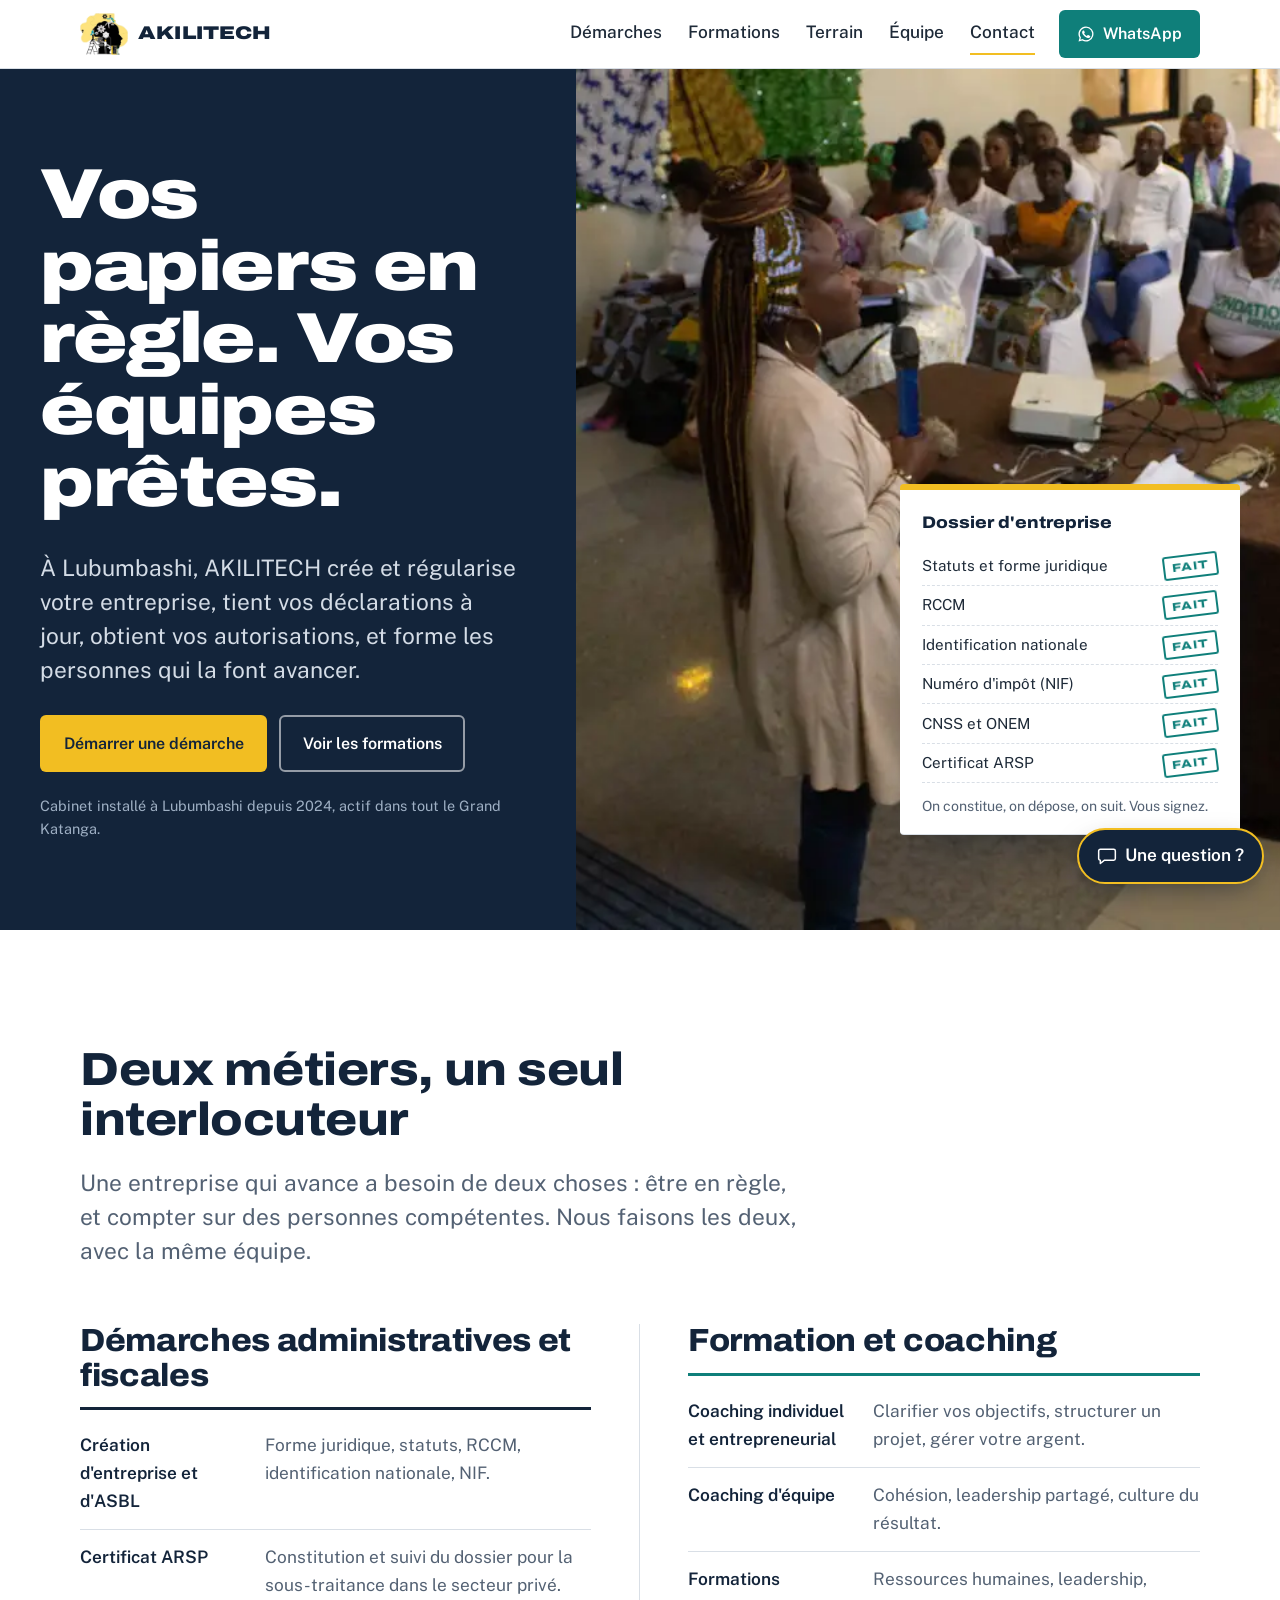
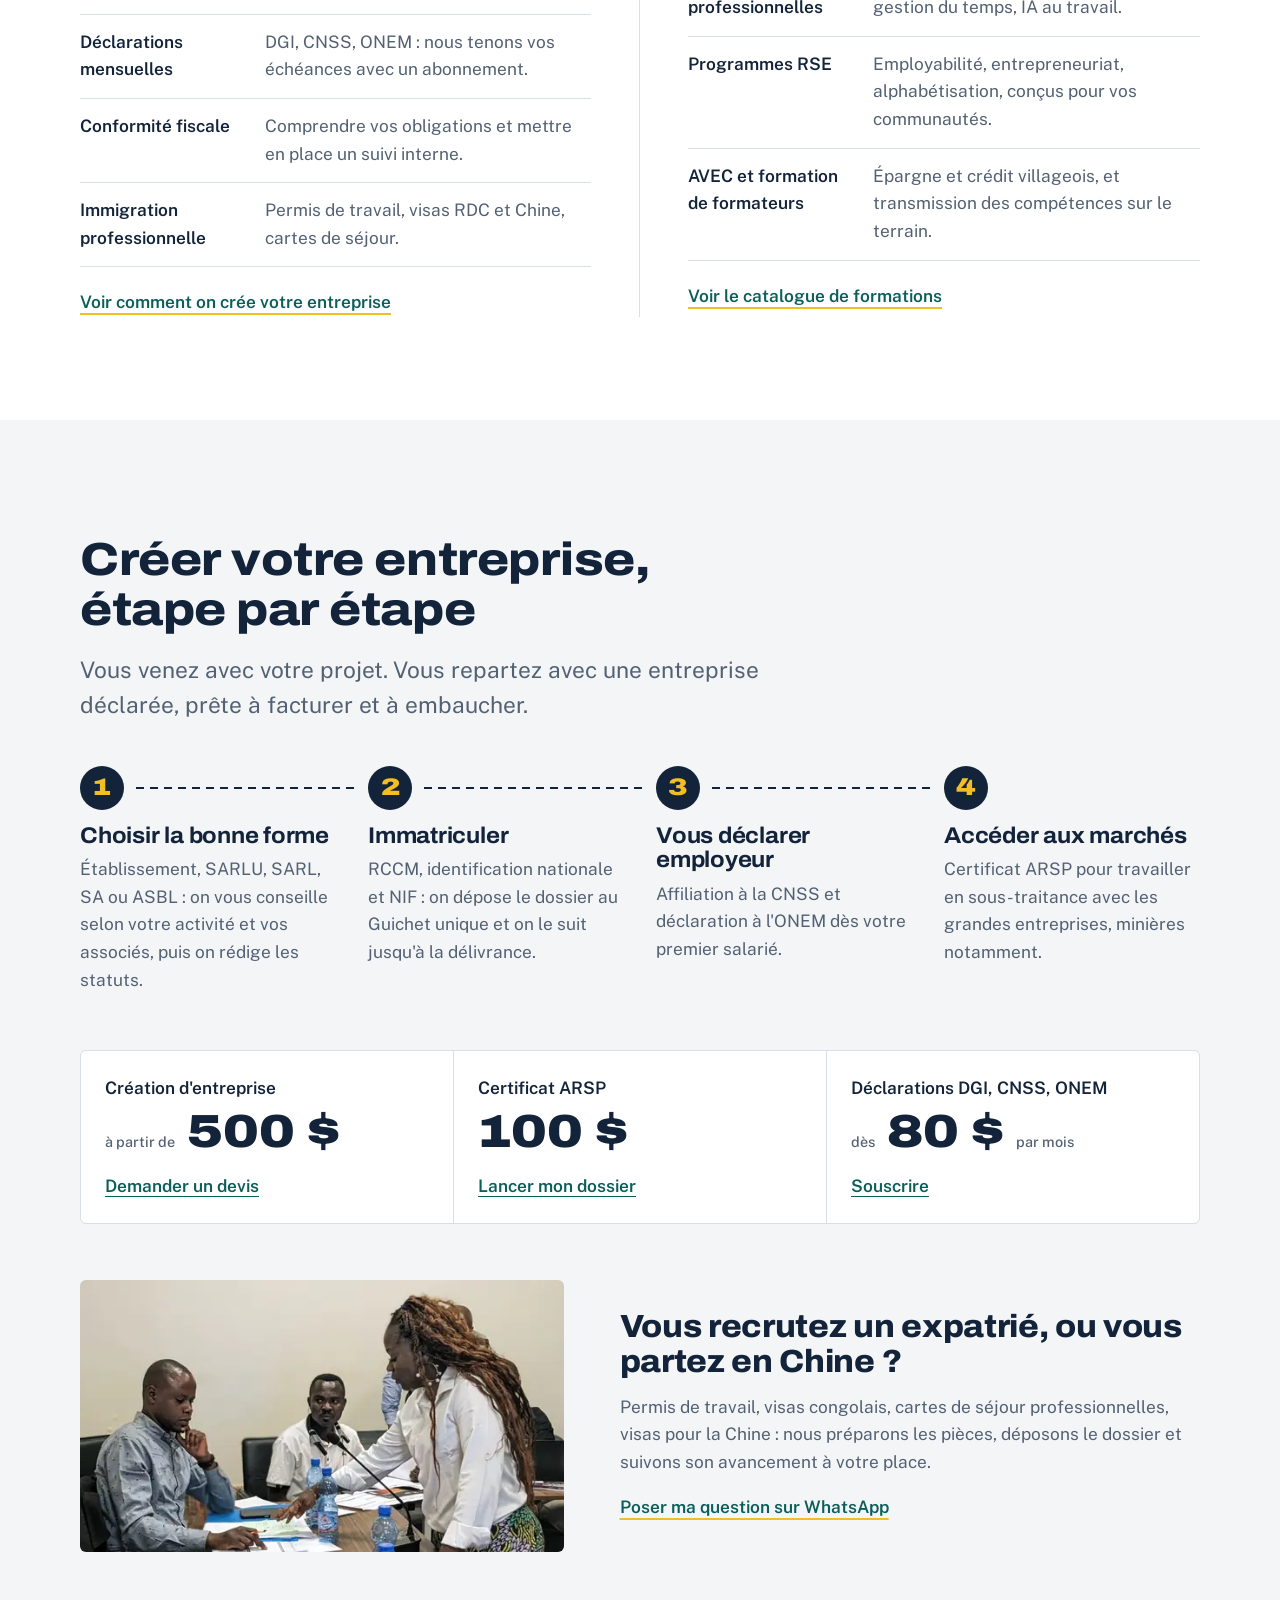
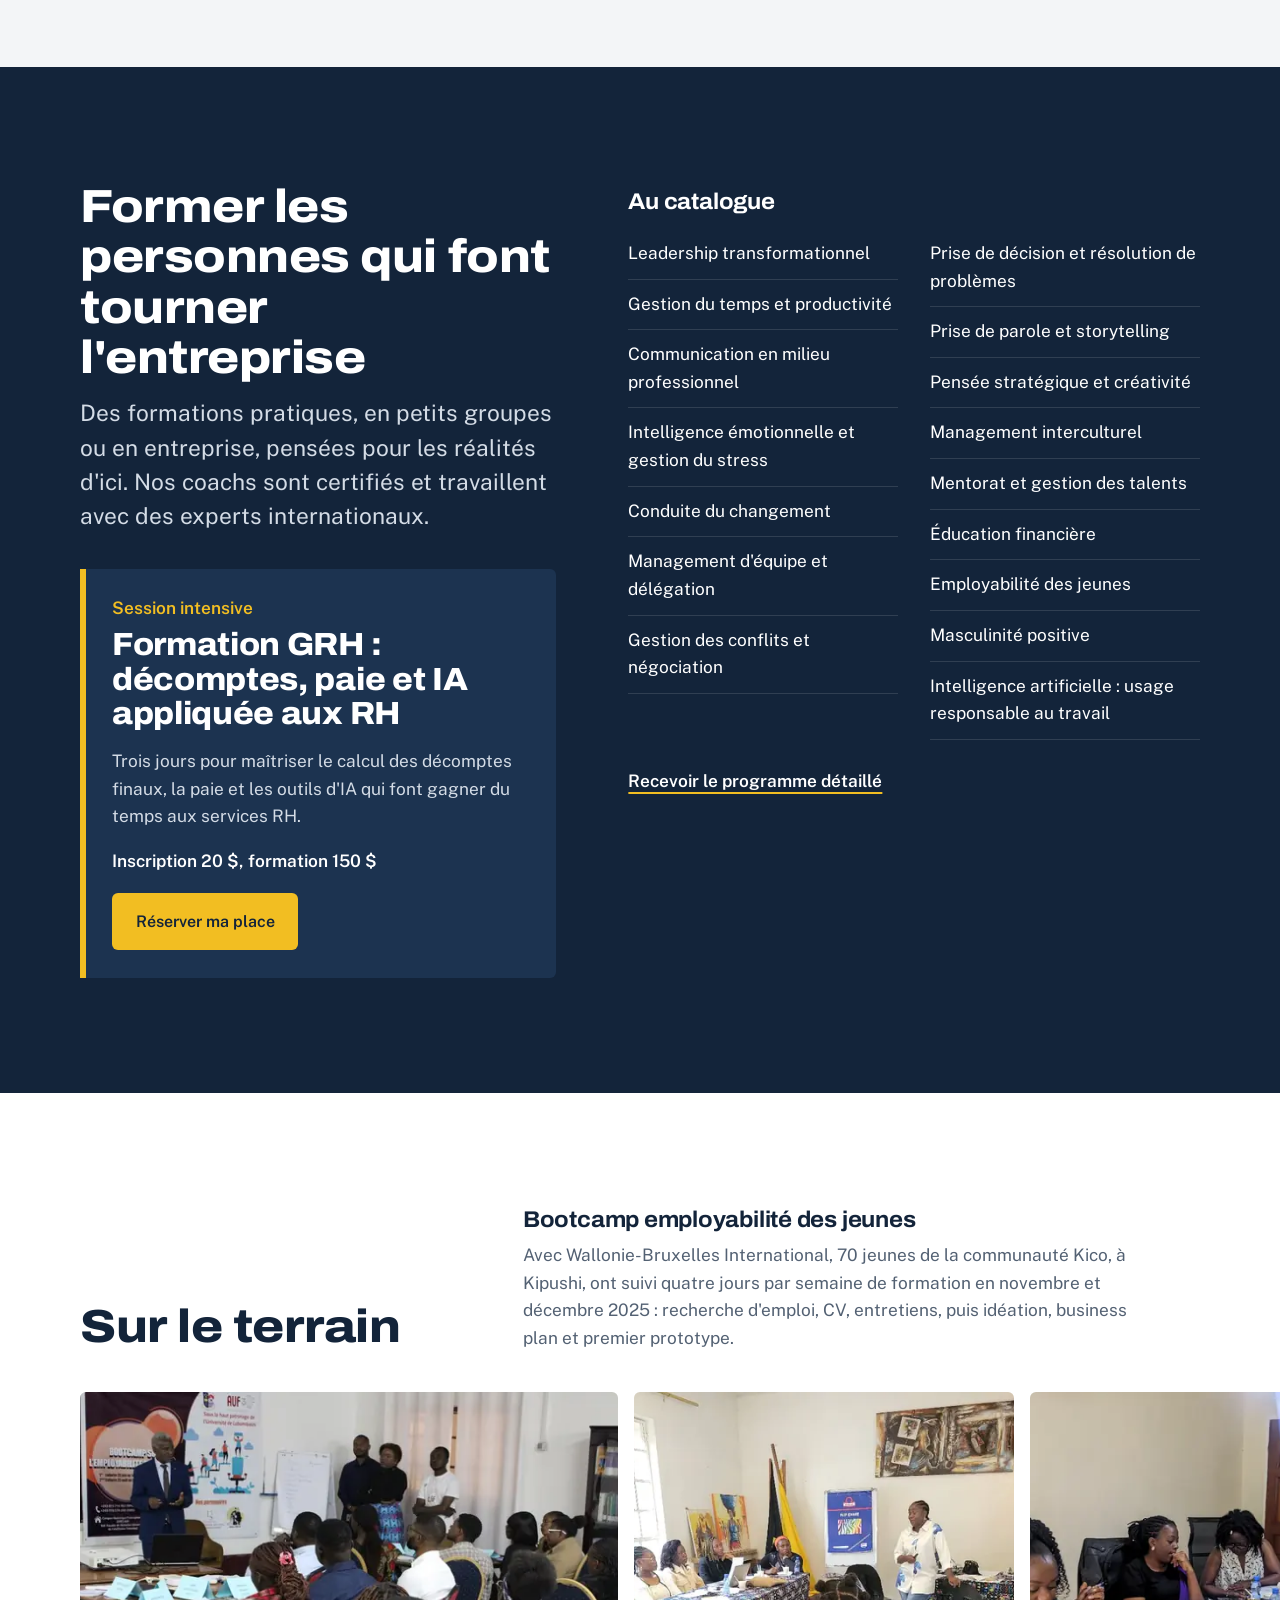
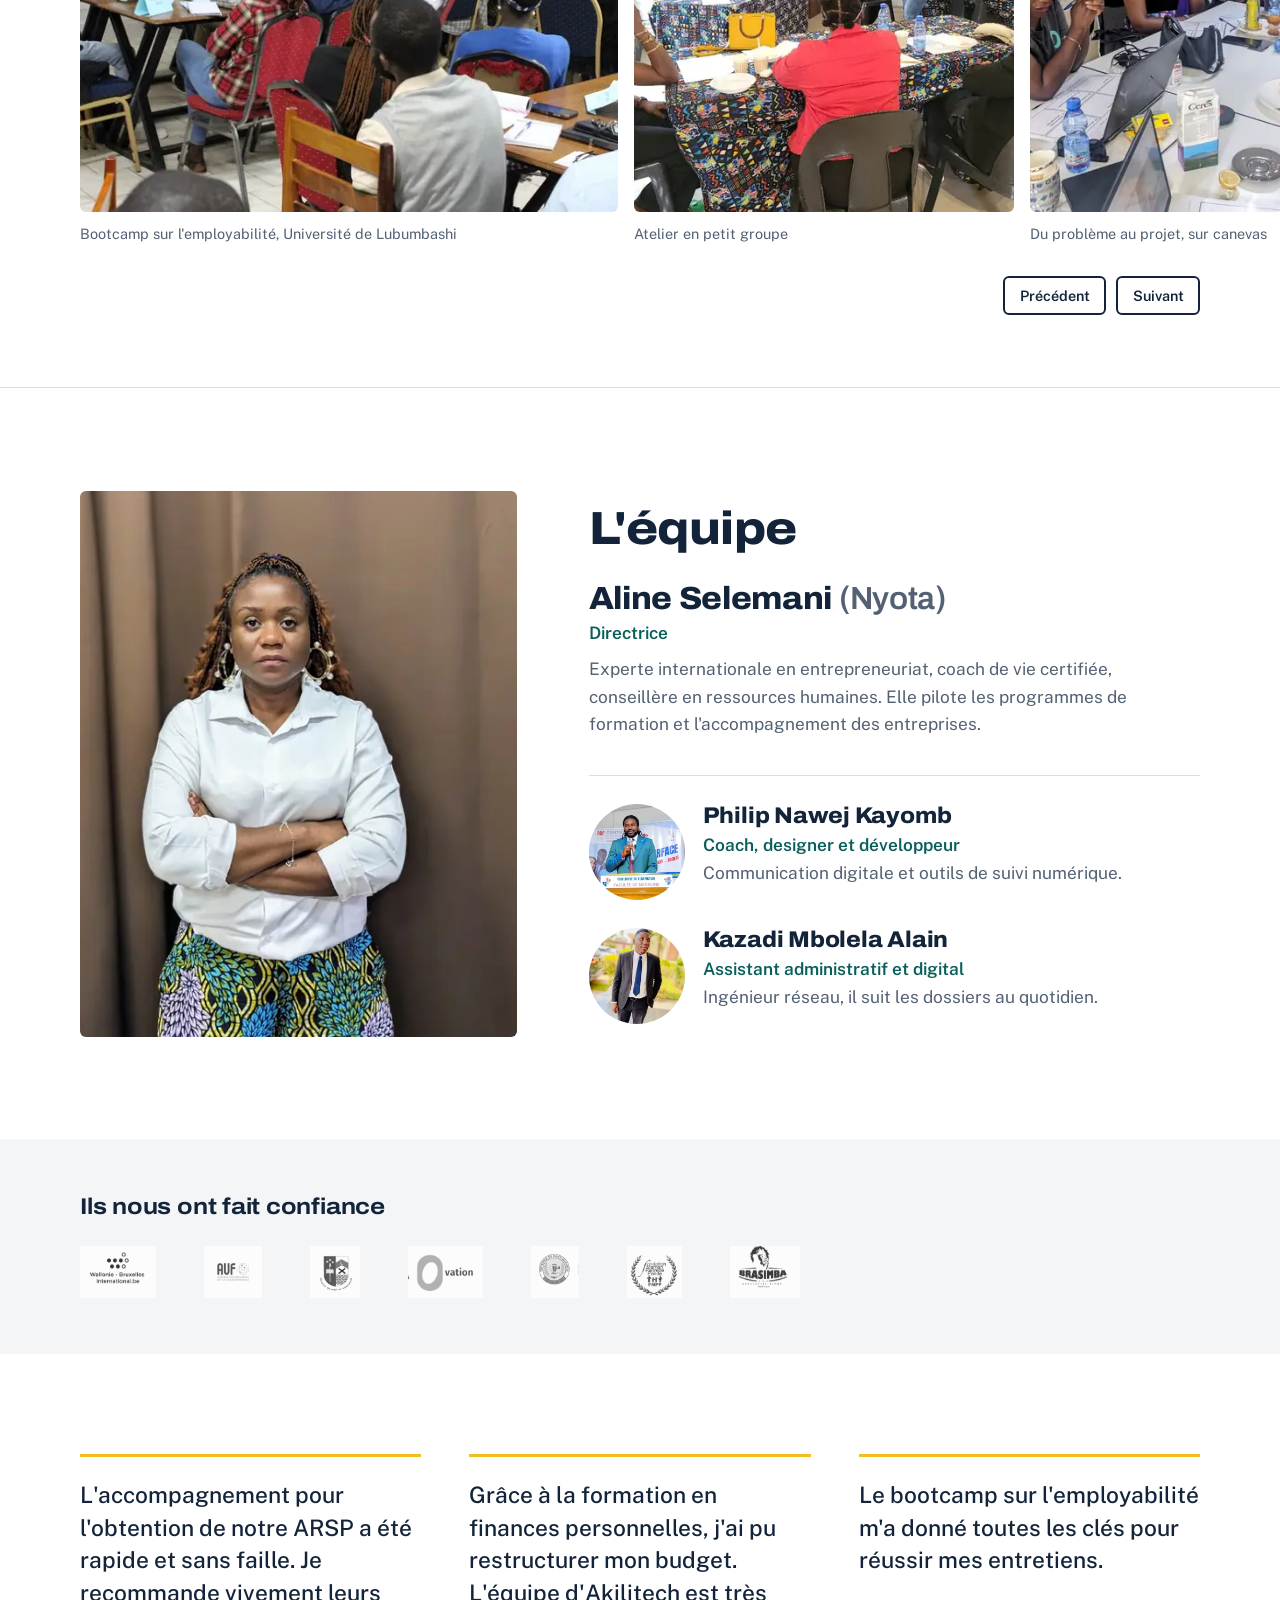
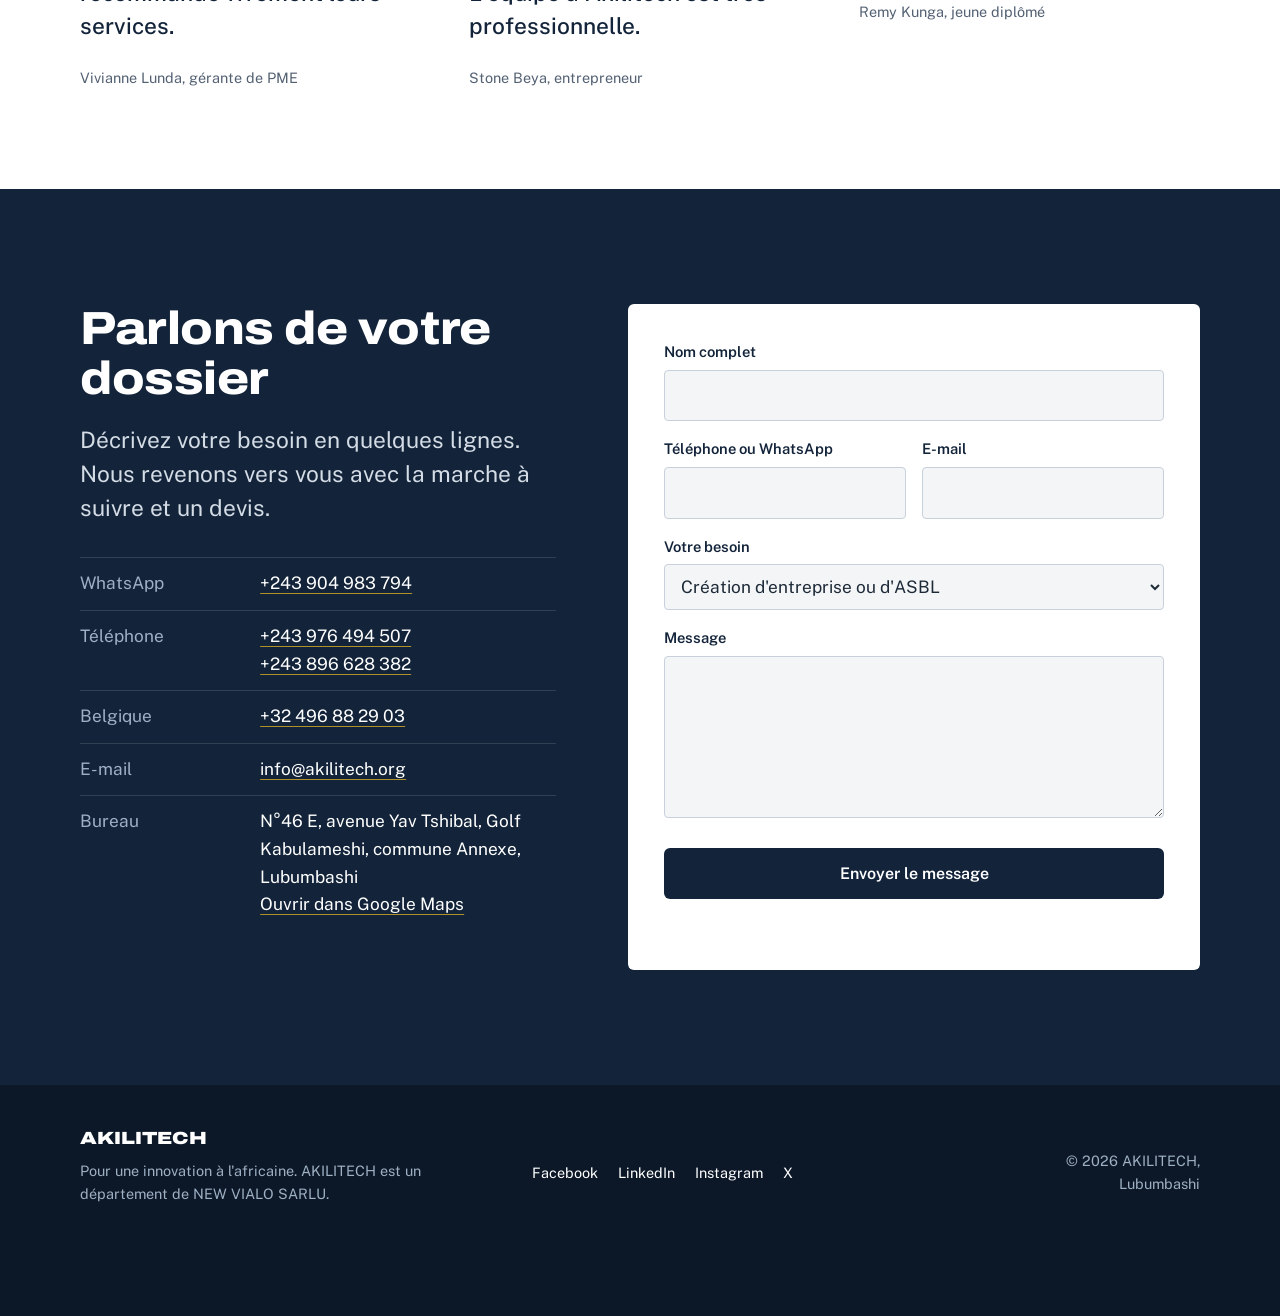
==== apercu/index.html @ 52c56377 "Aperçu du nouveau site (non indexé) Co-Authored-By: Claude Opus 5.5 <noreply@anthropic.com> Claude-S" ====
<!DOCTYPE html>
<html lang="fr">
<head>
<meta charset="UTF-8">
<meta name="viewport" content="width=device-width, initial-scale=1">
<title>AKILITECH Lubumbashi | Création d'entreprise, ARSP, formation et coaching</title>
<meta name="description" content="AKILITECH, cabinet à Lubumbashi : création d'entreprise (RCCM, ID NAT, NIF), certificat ARSP, déclarations DGI, CNSS et ONEM, permis de travail, formation et coaching en RDC.">
<link rel="canonical" href="https://akilitech.org/">
<meta name="robots" content="noindex, nofollow">
<meta name="theme-color" content="#13243A">

<meta property="og:type" content="website">
<meta property="og:url" content="https://akilitech.org/">
<meta property="og:site_name" content="AKILITECH">
<meta property="og:locale" content="fr_FR">
<meta property="og:title" content="AKILITECH | Vos papiers en règle, vos équipes prêtes">
<meta property="og:description" content="Création d'entreprise, ARSP, déclarations DGI, CNSS et ONEM, formation et coaching à Lubumbashi.">
<meta property="og:image" content="https://akilitech.org/assets/img/og-cover.jpg">
<meta property="og:image:width" content="1200">
<meta property="og:image:height" content="630">
<meta name="twitter:card" content="summary_large_image">

<link rel="icon" href="assets/img/favicon.png" type="image/png">
<link rel="apple-touch-icon" href="assets/img/apple-touch-icon.png">

<link rel="preconnect" href="https://fonts.googleapis.com">
<link rel="preconnect" href="https://fonts.gstatic.com" crossorigin>
<link href="https://fonts.googleapis.com/css2?family=Archivo:wdth,wght@100..125,500..900&family=Public+Sans:ital,wght@0,400;0,500;0,600;1,400&display=swap" rel="stylesheet">
<link rel="preload" as="image" href="assets/img/hero-1100.webp" imagesrcset="assets/img/hero-700.webp 700w, assets/img/hero-1100.webp 1100w, assets/img/hero-1800.webp 1800w" imagesizes="(min-width: 900px) 55vw, 100vw">
<link rel="stylesheet" href="css/site.css">

<script type="application/ld+json">
{
  "@context": "https://schema.org",
  "@type": "ProfessionalService",
  "@id": "https://akilitech.org/#organisation",
  "name": "AKILITECH",
  "alternateName": "Akilitech RDC",
  "slogan": "Pour une innovation à l'africaine",
  "description": "Cabinet basé à Lubumbashi : création d'entreprise (RCCM, ID NAT, NIF), démarches administratives et fiscales (ARSP, DGI, CNSS, ONEM), immigration professionnelle, formation et coaching.",
  "url": "https://akilitech.org/",
  "logo": "https://akilitech.org/assets/img/logo.png",
  "image": "https://akilitech.org/assets/img/og-cover.jpg",
  "email": "info@akilitech.org",
  "telephone": "+243904983794",
  "foundingDate": "2024",
  "parentOrganization": { "@type": "Organization", "name": "NEW VIALO SARLU" },
  "address": {
    "@type": "PostalAddress",
    "streetAddress": "N°46 E, Avenue Yav Tshibal, Golf Kabulameshi, Commune Annexe",
    "addressLocality": "Lubumbashi",
    "addressRegion": "Haut-Katanga",
    "addressCountry": "CD"
  },
  "areaServed": [
    { "@type": "AdministrativeArea", "name": "Haut-Katanga" },
    { "@type": "AdministrativeArea", "name": "Lualaba" },
    { "@type": "Country", "name": "République démocratique du Congo" }
  ],
  "contactPoint": [
    { "@type": "ContactPoint", "telephone": "+243904983794", "contactType": "customer service", "availableLanguage": ["French"] },
    { "@type": "ContactPoint", "telephone": "+243976494507", "contactType": "customer service" },
    { "@type": "ContactPoint", "telephone": "+243896628382", "contactType": "customer service" },
    { "@type": "ContactPoint", "telephone": "+32496882903", "contactType": "customer service", "areaServed": "BE" }
  ],
  "sameAs": [
    "https://www.facebook.com/profile.php?id=61594848247339",
    "https://www.linkedin.com/company/akilitech-a-k-l",
    "https://instagram.com/akilitech_a.k.l",
    "https://x.com/AkilitechRDC"
  ],
  "knowsAbout": ["Création d'entreprise en RDC", "RCCM", "Identification nationale", "NIF", "ARSP", "CNSS", "ONEM", "DGI", "Permis de travail", "Coaching", "Formation professionnelle", "Responsabilité sociétale des entreprises"],
  "hasOfferCatalog": {
    "@type": "OfferCatalog",
    "name": "Services AKILITECH",
    "itemListElement": [
      { "@type": "Offer", "itemOffered": { "@type": "Service", "name": "Création d'entreprise (RCCM, ID NAT, NIF)" }, "priceSpecification": { "@type": "PriceSpecification", "minPrice": 500, "priceCurrency": "USD" } },
      { "@type": "Offer", "itemOffered": { "@type": "Service", "name": "Certificat ARSP" }, "price": 100, "priceCurrency": "USD" },
      { "@type": "Offer", "itemOffered": { "@type": "Service", "name": "Suivi mensuel DGI, CNSS, ONEM" }, "priceSpecification": { "@type": "UnitPriceSpecification", "minPrice": 80, "priceCurrency": "USD", "unitText": "mois" } },
      { "@type": "Offer", "itemOffered": { "@type": "Service", "name": "Formation et coaching" } }
    ]
  }
}
</script>
</head>
<body>

<a class="skip" href="#contenu">Aller au contenu</a>

<header class="top" id="top">
  <div class="wrap top__in">
    <a class="brand" href="#top" aria-label="AKILITECH, retour en haut">
      <img src="assets/img/logo.webp" alt="" width="48" height="42">
      <span class="brand__word">Akilitech</span>
    </a>
    <nav class="nav" id="nav" aria-label="Navigation principale">
      <a href="#demarches">Démarches</a>
      <a href="#formations">Formations</a>
      <a href="#terrain">Terrain</a>
      <a href="#equipe">Équipe</a>
      <a href="#contact">Contact</a>
    </nav>
    <a class="btn btn--wa top__wa" href="https://wa.me/243904983794?text=Bonjour%20Akilitech%2C%20" target="_blank" rel="noopener">
      <svg aria-hidden="true" viewBox="0 0 24 24"><path d="M12 2a10 10 0 0 0-8.6 15.1L2 22l5-1.3A10 10 0 1 0 12 2Zm0 18.2a8.2 8.2 0 0 1-4.2-1.2l-.3-.2-3 .8.8-2.9-.2-.3A8.2 8.2 0 1 1 12 20.2Zm4.5-6.1c-.2-.1-1.5-.7-1.7-.8s-.4-.1-.6.1-.7.8-.8 1-.3.2-.5.1a6.7 6.7 0 0 1-3.3-2.9c-.3-.4.2-.4.7-1.4a.5.5 0 0 0 0-.5l-.8-1.9c-.2-.5-.4-.4-.6-.4h-.5a1 1 0 0 0-.7.3 3 3 0 0 0-.9 2.2 5.2 5.2 0 0 0 1.1 2.8 11.9 11.9 0 0 0 4.6 4c1.7.7 2.4.8 3.2.7a2.8 2.8 0 0 0 1.8-1.3 2.3 2.3 0 0 0 .2-1.3c-.1-.1-.3-.2-.5-.3Z"/></svg>
      <span>WhatsApp</span>
    </a>
    <button class="burger" id="burger" aria-expanded="false" aria-controls="nav" aria-label="Ouvrir le menu"><span></span><span></span></button>
  </div>
</header>

<main id="contenu">

<!-- ACCUEIL -->
<section class="hero" aria-labelledby="hero-titre">
  <div class="hero__text">
    <div class="hero__inner">
      <h1 id="hero-titre">Vos papiers en règle. Vos équipes prêtes.</h1>
      <p class="hero__lede">À Lubumbashi, AKILITECH crée et régularise votre entreprise, tient vos déclarations à jour, obtient vos autorisations, et forme les personnes qui la font avancer.</p>
      <div class="hero__cta">
        <a class="btn btn--sun" href="#demarches">Démarrer une démarche</a>
        <a class="btn btn--line" href="#formations">Voir les formations</a>
      </div>
      <p class="hero__where">Cabinet installé à Lubumbashi depuis 2024, actif dans tout le Grand Katanga.</p>
    </div>
  </div>
  <div class="hero__media">
    <img src="assets/img/hero-1100.webp"
         srcset="assets/img/hero-700.webp 700w, assets/img/hero-1100.webp 1100w, assets/img/hero-1800.webp 1800w"
         sizes="(min-width: 900px) 55vw, 100vw"
         alt="Aline Selemani, directrice d'AKILITECH, anime une session devant une salle de femmes entrepreneures"
         width="1800" height="1058" fetchpriority="high">
    <div class="dossier" aria-label="Exemple de dossier de création d'entreprise suivi par AKILITECH">
      <p class="dossier__title">Dossier d'entreprise</p>
      <ul class="dossier__list">
        <li><span>Statuts et forme juridique</span><b class="stamp">Fait</b></li>
        <li><span>RCCM</span><b class="stamp">Fait</b></li>
        <li><span>Identification nationale</span><b class="stamp">Fait</b></li>
        <li><span>Numéro d'impôt (NIF)</span><b class="stamp">Fait</b></li>
        <li><span>CNSS et ONEM</span><b class="stamp">Fait</b></li>
        <li><span>Certificat ARSP</span><b class="stamp">Fait</b></li>
      </ul>
      <p class="dossier__foot">On constitue, on dépose, on suit. Vous signez.</p>
    </div>
  </div>
</section>

<!-- DEUX MÉTIERS -->
<section class="duo" aria-labelledby="duo-titre">
  <div class="wrap">
    <div class="duo__head">
      <h2 id="duo-titre">Deux métiers, un seul interlocuteur</h2>
      <p>Une entreprise qui avance a besoin de deux choses : être en règle, et compter sur des personnes compétentes. Nous faisons les deux, avec la même équipe.</p>
    </div>
    <div class="duo__cols">
      <div class="duo__col">
        <h3>Démarches administratives et fiscales</h3>
        <dl class="svc">
          <div><dt>Création d'entreprise et d'ASBL</dt><dd>Forme juridique, statuts, RCCM, identification nationale, NIF.</dd></div>
          <div><dt>Certificat ARSP</dt><dd>Constitution et suivi du dossier pour la sous-traitance dans le secteur privé.</dd></div>
          <div><dt>Déclarations mensuelles</dt><dd>DGI, CNSS, ONEM : nous tenons vos échéances avec un abonnement.</dd></div>
          <div><dt>Conformité fiscale</dt><dd>Comprendre vos obligations et mettre en place un suivi interne.</dd></div>
          <div><dt>Immigration professionnelle</dt><dd>Permis de travail, visas RDC et Chine, cartes de séjour.</dd></div>
        </dl>
        <a class="more" href="#demarches">Voir comment on crée votre entreprise</a>
      </div>
      <div class="duo__col">
        <h3>Formation et coaching</h3>
        <dl class="svc">
          <div><dt>Coaching individuel et entrepreneurial</dt><dd>Clarifier vos objectifs, structurer un projet, gérer votre argent.</dd></div>
          <div><dt>Coaching d'équipe</dt><dd>Cohésion, leadership partagé, culture du résultat.</dd></div>
          <div><dt>Formations professionnelles</dt><dd>Ressources humaines, leadership, gestion du temps, IA au travail.</dd></div>
          <div><dt>Programmes RSE</dt><dd>Employabilité, entrepreneuriat, alphabétisation, conçus pour vos communautés.</dd></div>
          <div><dt>AVEC et formation de formateurs</dt><dd>Épargne et crédit villageois, et transmission des compétences sur le terrain.</dd></div>
        </dl>
        <a class="more" href="#formations">Voir le catalogue de formations</a>
      </div>
    </div>
  </div>
</section>

<!-- DÉMARCHES -->
<section class="steps" id="demarches" aria-labelledby="steps-titre">
  <div class="wrap">
    <div class="steps__head">
      <h2 id="steps-titre">Créer votre entreprise, étape par étape</h2>
      <p>Vous venez avec votre projet. Vous repartez avec une entreprise déclarée, prête à facturer et à embaucher.</p>
    </div>
    <ol class="track">
      <li>
        <h3>Choisir la bonne forme</h3>
        <p>Établissement, SARLU, SARL, SA ou ASBL : on vous conseille selon votre activité et vos associés, puis on rédige les statuts.</p>
      </li>
      <li>
        <h3>Immatriculer</h3>
        <p>RCCM, identification nationale et NIF : on dépose le dossier au Guichet unique et on le suit jusqu'à la délivrance.</p>
      </li>
      <li>
        <h3>Vous déclarer employeur</h3>
        <p>Affiliation à la CNSS et déclaration à l'ONEM dès votre premier salarié.</p>
      </li>
      <li>
        <h3>Accéder aux marchés</h3>
        <p>Certificat ARSP pour travailler en sous-traitance avec les grandes entreprises, minières notamment.</p>
      </li>
    </ol>

    <div class="tarifs">
      <div class="tarif">
        <p class="tarif__name">Création d'entreprise</p>
        <p class="tarif__price"><small>à partir de</small> 500 $</p>
        <a class="tarif__go" href="https://wa.me/243904983794?text=Bonjour%20Akilitech%2C%20je%20souhaite%20cr%C3%A9er%20mon%20entreprise." target="_blank" rel="noopener">Demander un devis</a>
      </div>
      <div class="tarif">
        <p class="tarif__name">Certificat ARSP</p>
        <p class="tarif__price">100 $</p>
        <a class="tarif__go" href="https://wa.me/243904983794?text=Bonjour%20Akilitech%2C%20je%20souhaite%20obtenir%20mon%20certificat%20ARSP." target="_blank" rel="noopener">Lancer mon dossier</a>
      </div>
      <div class="tarif">
        <p class="tarif__name">Déclarations DGI, CNSS, ONEM</p>
        <p class="tarif__price"><small>dès</small> 80 $ <small>par mois</small></p>
        <a class="tarif__go" href="https://wa.me/243904983794?text=Bonjour%20Akilitech%2C%20je%20m%27int%C3%A9resse%20%C3%A0%20l%27abonnement%20pour%20mes%20d%C3%A9clarations%20mensuelles." target="_blank" rel="noopener">Souscrire</a>
      </div>
    </div>

    <div class="immig">
      <img src="assets/img/coaching-ess-640.webp" srcset="assets/img/coaching-ess-640.webp 640w, assets/img/coaching-ess-1200.webp 1200w" sizes="(min-width: 900px) 40vw, 100vw" alt="Aline Selemani accompagne des entrepreneurs autour d'une table de travail" width="1200" height="587" loading="lazy">
      <div>
        <h3>Vous recrutez un expatrié, ou vous partez en Chine ?</h3>
        <p>Permis de travail, visas congolais, cartes de séjour professionnelles, visas pour la Chine : nous préparons les pièces, déposons le dossier et suivons son avancement à votre place.</p>
        <a class="more" href="https://wa.me/243904983794?text=Bonjour%20Akilitech%2C%20j%27ai%20une%20question%20sur%20un%20permis%20de%20travail%20ou%20un%20visa." target="_blank" rel="noopener">Poser ma question sur WhatsApp</a>
      </div>
    </div>
  </div>
</section>

<!-- FORMATIONS -->
<section class="train" id="formations" aria-labelledby="train-titre">
  <div class="wrap">
    <div class="train__grid">
      <div class="train__intro">
        <h2 id="train-titre">Former les personnes qui font tourner l'entreprise</h2>
        <p>Des formations pratiques, en petits groupes ou en entreprise, pensées pour les réalités d'ici. Nos coachs sont certifiés et travaillent avec des experts internationaux.</p>
        <div class="feature">
          <p class="feature__kicker">Session intensive</p>
          <h3>Formation GRH : décomptes, paie et IA appliquée aux RH</h3>
          <p>Trois jours pour maîtriser le calcul des décomptes finaux, la paie et les outils d'IA qui font gagner du temps aux services RH.</p>
          <p class="feature__price">Inscription 20 $, formation 150 $</p>
          <a class="btn btn--sun" href="https://wa.me/243904983794?text=Bonjour%20Akilitech%2C%20je%20souhaite%20m%27inscrire%20%C3%A0%20la%20formation%20GRH." target="_blank" rel="noopener">Réserver ma place</a>
        </div>
      </div>
      <div class="catalog">
        <h3>Au catalogue</h3>
        <ul>
          <li>Leadership transformationnel</li>
          <li>Gestion du temps et productivité</li>
          <li>Communication en milieu professionnel</li>
          <li>Intelligence émotionnelle et gestion du stress</li>
          <li>Conduite du changement</li>
          <li>Management d'équipe et délégation</li>
          <li>Gestion des conflits et négociation</li>
          <li>Prise de décision et résolution de problèmes</li>
          <li>Prise de parole et storytelling</li>
          <li>Pensée stratégique et créativité</li>
          <li>Management interculturel</li>
          <li>Mentorat et gestion des talents</li>
          <li>Éducation financière</li>
          <li>Employabilité des jeunes</li>
          <li>Masculinité positive</li>
          <li>Intelligence artificielle : usage responsable au travail</li>
        </ul>
        <a class="more more--light" href="https://wa.me/243904983794?text=Bonjour%20Akilitech%2C%20pouvez-vous%20m%27envoyer%20votre%20catalogue%20de%20formations%20%3F" target="_blank" rel="noopener">Recevoir le programme détaillé</a>
      </div>
    </div>
  </div>
</section>

<!-- TERRAIN -->
<section class="field" id="terrain" aria-labelledby="field-titre">
  <div class="wrap field__head">
    <h2 id="field-titre">Sur le terrain</h2>
    <div class="field__story">
      <h3>Bootcamp employabilité des jeunes</h3>
      <p>Avec Wallonie-Bruxelles International, 70 jeunes de la communauté Kico, à Kipushi, ont suivi quatre jours par semaine de formation en novembre et décembre 2025 : recherche d'emploi, CV, entretiens, puis idéation, business plan et premier prototype.</p>
    </div>
  </div>
  <div class="strip" tabindex="0" aria-label="Photos de nos activités, faire défiler horizontalement">
    <figure class="strip__item strip__item--wide">
      <img src="assets/img/bootcamp-auf-640.webp" srcset="assets/img/bootcamp-auf-640.webp 640w, assets/img/bootcamp-auf-1200.webp 1080w" sizes="(min-width: 900px) 42vw, 85vw" alt="Ouverture d'un bootcamp sur l'employabilité devant une salle d'étudiants" width="1080" height="720" loading="lazy">
      <figcaption>Bootcamp sur l'employabilité, Université de Lubumbashi</figcaption>
    </figure>
    <figure class="strip__item">
      <img src="assets/img/atelier-femmes-640.webp" srcset="assets/img/atelier-femmes-640.webp 640w, assets/img/atelier-femmes-1200.webp 1008w" sizes="(min-width: 900px) 30vw, 75vw" alt="Une formatrice anime un atelier autour de tables couvertes de pagne" width="1008" height="756" loading="lazy">
      <figcaption>Atelier en petit groupe</figcaption>
    </figure>
    <figure class="strip__item">
      <img src="assets/img/atelier-table-640.webp" srcset="assets/img/atelier-table-640.webp 640w, assets/img/atelier-table-1200.webp 1200w" sizes="(min-width: 900px) 30vw, 75vw" alt="Des participantes remplissent un canevas de projet autour d'une table" width="1200" height="900" loading="lazy">
      <figcaption>Du problème au projet, sur canevas</figcaption>
    </figure>
    <figure class="strip__item strip__item--wide">
      <img src="assets/img/ceremonie-certificat-640.webp" srcset="assets/img/ceremonie-certificat-640.webp 640w, assets/img/ceremonie-certificat-1200.webp 1200w" sizes="(min-width: 900px) 42vw, 85vw" alt="Remise de certificat à une entrepreneure lors d'une cérémonie" width="1200" height="800" loading="lazy">
      <figcaption>Remise de certificats</figcaption>
    </figure>
    <figure class="strip__item">
      <img src="assets/img/bootcamp-salle-640.webp" srcset="assets/img/bootcamp-salle-640.webp 640w, assets/img/bootcamp-salle-1200.webp 1080w" sizes="(min-width: 900px) 30vw, 75vw" alt="Une coach circule entre les tables pendant un travail en groupe" width="1080" height="720" loading="lazy">
      <figcaption>Travail en groupe pendant le bootcamp</figcaption>
    </figure>
    <figure class="strip__item">
      <img src="assets/img/groupe-arbre-640.webp" srcset="assets/img/groupe-arbre-640.webp 640w, assets/img/groupe-arbre-1200.webp 1008w" sizes="(min-width: 900px) 30vw, 75vw" alt="Photo de groupe des participants à l'ombre d'un grand arbre" width="1008" height="756" loading="lazy">
      <figcaption>Fin de session, toute la promotion</figcaption>
    </figure>
  </div>
  <div class="wrap strip__nav" aria-hidden="true">
    <button class="strip__btn" data-dir="-1" tabindex="-1">Précédent</button>
    <button class="strip__btn" data-dir="1" tabindex="-1">Suivant</button>
  </div>
</section>

<!-- ÉQUIPE -->
<section class="team" id="equipe" aria-labelledby="team-titre">
  <div class="wrap team__grid">
    <figure class="lead">
      <img src="assets/team/nyota-480.webp" srcset="assets/team/nyota-480.webp 480w, assets/team/nyota-800.webp 800w" sizes="(min-width: 900px) 34vw, 90vw" alt="Portrait d'Aline Selemani, bras croisés" width="800" height="988" loading="lazy">
    </figure>
    <div class="team__text">
      <h2 id="team-titre">L'équipe</h2>
      <div class="person person--lead">
        <h3>Aline Selemani <span>(Nyota)</span></h3>
        <p class="person__role">Directrice</p>
        <p>Experte internationale en entrepreneuriat, coach de vie certifiée, conseillère en ressources humaines. Elle pilote les programmes de formation et l'accompagnement des entreprises.</p>
      </div>
      <div class="team__duo">
        <div class="person">
          <img src="assets/team/philip-360.webp" srcset="assets/team/philip-360.webp 360w, assets/team/philip-600.webp 600w" sizes="120px" alt="Philip Nawej Kayomb" width="600" height="600" loading="lazy">
          <div>
            <h3>Philip Nawej Kayomb</h3>
            <p class="person__role">Coach, designer et développeur</p>
            <p>Communication digitale et outils de suivi numérique.</p>
          </div>
        </div>
        <div class="person">
          <img src="assets/team/alain-360.webp" srcset="assets/team/alain-360.webp 360w, assets/team/alain-600.webp 600w" sizes="120px" alt="Kazadi Mbolela Alain" width="600" height="600" loading="lazy">
          <div>
            <h3>Kazadi Mbolela Alain</h3>
            <p class="person__role">Assistant administratif et digital</p>
            <p>Ingénieur réseau, il suit les dossiers au quotidien.</p>
          </div>
        </div>
      </div>
    </div>
  </div>
</section>

<!-- PARTENAIRES -->
<section class="partners" aria-labelledby="partners-titre">
  <div class="wrap">
    <h2 id="partners-titre">Ils nous ont fait confiance</h2>
    <ul class="logos">
      <li><img src="assets/partners/wbi.webp" alt="Wallonie-Bruxelles International" loading="lazy"></li>
      <li><img src="assets/partners/auf.webp" alt="Agence universitaire de la Francophonie" loading="lazy"></li>
      <li><img src="assets/partners/unilu.webp" alt="Université de Lubumbashi" loading="lazy"></li>
      <li><img src="assets/partners/ovation.webp" alt="Ovation" loading="lazy"></li>
      <li><img src="assets/partners/haut-katanga.webp" alt="Province du Haut-Katanga" loading="lazy"></li>
      <li><img src="assets/partners/fondation-pande.webp" alt="Fondation Maman Pierrette Pande" loading="lazy"></li>
      <li><img src="assets/partners/brasimba.webp" alt="Brasimba" loading="lazy"></li>
    </ul>
  </div>
</section>

<!-- TÉMOIGNAGES -->
<section class="voices" aria-labelledby="voices-titre">
  <div class="wrap">
    <h2 id="voices-titre" class="visually-hidden">Ce que disent nos clients</h2>
    <div class="voices__grid">
      <blockquote>
        <p>L'accompagnement pour l'obtention de notre ARSP a été rapide et sans faille. Je recommande vivement leurs services.</p>
        <footer>Vivianne Lunda, gérante de PME</footer>
      </blockquote>
      <blockquote>
        <p>Grâce à la formation en finances personnelles, j'ai pu restructurer mon budget. L'équipe d'Akilitech est très professionnelle.</p>
        <footer>Stone Beya, entrepreneur</footer>
      </blockquote>
      <blockquote>
        <p>Le bootcamp sur l'employabilité m'a donné toutes les clés pour réussir mes entretiens.</p>
        <footer>Remy Kunga, jeune diplômé</footer>
      </blockquote>
    </div>
  </div>
</section>

<!-- CONTACT -->
<section class="contact" id="contact" aria-labelledby="contact-titre">
  <div class="wrap contact__grid">
    <div class="contact__info">
      <h2 id="contact-titre">Parlons de votre dossier</h2>
      <p>Décrivez votre besoin en quelques lignes. Nous revenons vers vous avec la marche à suivre et un devis.</p>
      <dl class="coords">
        <div><dt>WhatsApp</dt><dd><a href="https://wa.me/243904983794" target="_blank" rel="noopener">+243 904 983 794</a></dd></div>
        <div><dt>Téléphone</dt><dd><a href="tel:+243976494507">+243 976 494 507</a><br><a href="tel:+243896628382">+243 896 628 382</a></dd></div>
        <div><dt>Belgique</dt><dd><a href="tel:+32496882903">+32 496 88 29 03</a></dd></div>
        <div><dt>E-mail</dt><dd><a href="mailto:info@akilitech.org">info@akilitech.org</a></dd></div>
        <div><dt>Bureau</dt><dd>N°46 E, avenue Yav Tshibal, Golf Kabulameshi, commune Annexe, Lubumbashi<br><a href="https://www.google.com/maps/search/?api=1&amp;query=Avenue+Yav+Tshibal+Golf+Kabulameshi+Lubumbashi" target="_blank" rel="noopener">Ouvrir dans Google Maps</a></dd></div>
      </dl>
    </div>

    <form class="form" id="contactForm" novalidate>
      <div class="field2">
        <label for="f-nom">Nom complet</label>
        <input id="f-nom" name="Nom" type="text" autocomplete="name" required>
      </div>
      <div class="form__row">
        <div class="field2">
          <label for="f-tel">Téléphone ou WhatsApp</label>
          <input id="f-tel" name="Téléphone" type="tel" autocomplete="tel" inputmode="tel">
        </div>
        <div class="field2">
          <label for="f-mail">E-mail</label>
          <input id="f-mail" name="email" type="email" autocomplete="email">
        </div>
      </div>
      <div class="field2">
        <label for="f-objet">Votre besoin</label>
        <select id="f-objet" name="Besoin">
          <option>Création d'entreprise ou d'ASBL</option>
          <option>Certificat ARSP</option>
          <option>Déclarations DGI, CNSS, ONEM</option>
          <option>Permis de travail ou visa</option>
          <option>Formation</option>
          <option>Coaching</option>
          <option>Programme RSE</option>
          <option>Autre demande</option>
        </select>
      </div>
      <div class="field2">
        <label for="f-msg">Message</label>
        <textarea id="f-msg" name="Message" rows="5" required></textarea>
      </div>
      <input type="text" name="_honey" class="visually-hidden" tabindex="-1" autocomplete="off" aria-hidden="true">
      <button type="submit" class="btn btn--ink">Envoyer le message</button>
      <p class="form__note" id="formNote" role="status" aria-live="polite"></p>
    </form>
  </div>
</section>

</main>

<footer class="foot">
  <div class="wrap foot__grid">
    <div>
      <p class="foot__brand">Akilitech</p>
      <p>Pour une innovation à l'africaine. AKILITECH est un département de NEW VIALO SARLU.</p>
    </div>
    <ul class="foot__links">
      <li><a href="https://www.facebook.com/profile.php?id=61594848247339" target="_blank" rel="noopener">Facebook</a></li>
      <li><a href="https://www.linkedin.com/company/akilitech-a-k-l" target="_blank" rel="noopener">LinkedIn</a></li>
      <li><a href="https://instagram.com/akilitech_a.k.l" target="_blank" rel="noopener">Instagram</a></li>
      <li><a href="https://x.com/AkilitechRDC" target="_blank" rel="noopener">X</a></li>
    </ul>
    <p class="foot__copy">© <span id="year">2026</span> AKILITECH, Lubumbashi</p>
  </div>
</footer>

<!-- ASSISTANT -->
<div class="bot" id="bot">
  <button class="bot__toggle" id="botToggle" aria-expanded="false" aria-controls="botPanel">
    <svg aria-hidden="true" viewBox="0 0 24 24"><path d="M4 4h16a2 2 0 0 1 2 2v9a2 2 0 0 1-2 2H9l-5 4v-4a2 2 0 0 1-2-2V6a2 2 0 0 1 2-2Z" fill="none" stroke="currentColor" stroke-width="1.8" stroke-linejoin="round"/></svg>
    <span>Une question ?</span>
  </button>
  <div class="bot__panel" id="botPanel" role="dialog" aria-label="Assistant AKILITECH" hidden>
    <div class="bot__head">
      <div>
        <p class="bot__title">Assistant AKILITECH</p>
        <p class="bot__sub">Réponses immédiates. Un conseiller prend le relais sur WhatsApp.</p>
      </div>
      <button class="bot__close" id="botClose" aria-label="Fermer l'assistant">×</button>
    </div>
    <div class="bot__log" id="botLog" aria-live="polite"></div>
    <div class="bot__chips" id="botChips"></div>
    <form class="bot__input" id="botForm" autocomplete="off">
      <label class="visually-hidden" for="botText">Votre question</label>
      <input id="botText" type="text" placeholder="Écrivez votre question…">
      <button type="submit">Envoyer</button>
    </form>
  </div>
</div>

<script src="js/site.js" defer></script>
</body>
</html>
---- apercu/css/site.css ----
/* AKILITECH — feuille de style
   Encre (bleu nuit de la marque), soleil (jaune du logo), malachite (pierre du Katanga) */

:root {
  --ink: #13243A;
  --ink-2: #1C3350;
  --ink-soft: #2B4566;
  --sun: #F2BE22;
  --sun-soft: #FCEFC4;
  --malachite: #0F7F7A;
  --malachite-ink: #0B5F5B;
  --paper: #F3F5F7;
  --white: #FFFFFF;
  --text: #1E2A38;
  --muted: #536173;
  --rule: #D9DFE6;

  --display: "Archivo", "Arial Narrow", system-ui, sans-serif;
  --body: "Public Sans", system-ui, -apple-system, "Segoe UI", sans-serif;

  --step--1: clamp(0.84rem, 0.81rem + 0.12vw, 0.9rem);
  --step-0: clamp(1rem, 0.96rem + 0.2vw, 1.08rem);
  --step-1: clamp(1.2rem, 1.1rem + 0.45vw, 1.42rem);
  --step-2: clamp(1.5rem, 1.3rem + 0.9vw, 2rem);
  --step-3: clamp(1.9rem, 1.5rem + 1.8vw, 2.9rem);
  --step-4: clamp(2.4rem, 1.7rem + 3.4vw, 4.6rem);

  --gutter: clamp(16px, 4vw, 40px);
  --max: 1200px;
  --radius: 6px;
}

*, *::before, *::after { box-sizing: border-box; }
html { scroll-behavior: smooth; -webkit-text-size-adjust: 100%; }
section[id] { scroll-margin-top: 72px; }
@media (prefers-reduced-motion: reduce) { html { scroll-behavior: auto; } }
body {
  margin: 0;
  font-family: var(--body);
  font-size: var(--step-0);
  line-height: 1.6;
  color: var(--text);
  background: var(--white);
  overflow-x: hidden;
}
img { max-width: 100%; height: auto; display: block; }
a { color: inherit; }
h1, h2, h3 { font-family: var(--display); font-stretch: 112%; line-height: 1.08; margin: 0; color: var(--ink); letter-spacing: -0.01em; }
h2 { font-size: var(--step-3); font-weight: 800; }
h3 { font-size: var(--step-1); font-weight: 700; font-stretch: 105%; }
p { margin: 0 0 1em; }
:focus-visible { outline: 3px solid var(--sun); outline-offset: 3px; border-radius: 2px; }

.wrap { width: 100%; max-width: var(--max); margin-inline: auto; padding-inline: var(--gutter); }
.visually-hidden { position: absolute !important; width: 1px; height: 1px; overflow: hidden; clip: rect(0 0 0 0); white-space: nowrap; }
.skip { position: absolute; left: -999px; top: 8px; background: var(--sun); color: var(--ink); padding: 8px 14px; z-index: 100; font-weight: 600; }
.skip:focus { left: 8px; }

/* Boutons */
.btn {
  display: inline-flex; align-items: center; gap: .5em;
  font-family: var(--body); font-weight: 600; font-size: 1rem;
  padding: .85em 1.35em; border-radius: var(--radius);
  text-decoration: none; border: 2px solid transparent; cursor: pointer;
  transition: background-color .2s, color .2s, border-color .2s;
}
.btn--sun { background: var(--sun); color: var(--ink); }
.btn--sun:hover { background: #FFD24D; }
.btn--line { border-color: rgba(255,255,255,.55); color: var(--white); }
.btn--line:hover { border-color: var(--white); background: rgba(255,255,255,.08); }
.btn--ink { background: var(--ink); color: var(--white); }
.btn--ink:hover { background: var(--ink-soft); }
.btn--wa { background: var(--malachite); color: var(--white); padding: .6em 1em; }
.btn--wa:hover { background: var(--malachite-ink); }
.btn--wa svg { width: 18px; height: 18px; fill: currentColor; }

.more {
  display: inline-block; font-weight: 600; color: var(--malachite-ink);
  text-decoration: underline; text-decoration-thickness: 2px; text-underline-offset: 5px;
  text-decoration-color: var(--sun);
}
.more:hover { color: var(--ink); }
.more--light { color: var(--white); }
.more--light:hover { color: var(--sun); }

/* En-tête */
.top { position: sticky; top: 0; z-index: 50; background: rgba(255,255,255,.96); backdrop-filter: saturate(1.4) blur(8px); border-bottom: 1px solid var(--rule); }
.top__in { display: flex; align-items: center; gap: 24px; min-height: 68px; }
.brand { display: flex; align-items: center; gap: 10px; text-decoration: none; margin-right: auto; }
.brand img { width: 48px; height: auto; }
.brand__word { font-family: var(--display); font-stretch: 125%; font-weight: 900; font-size: 1.15rem; color: var(--ink); text-transform: uppercase; letter-spacing: .01em; }
.nav { display: flex; gap: 26px; }
.nav a { text-decoration: none; font-weight: 500; color: var(--text); padding: 6px 0; border-bottom: 2px solid transparent; }
.nav a:hover, .nav a[aria-current="true"] { border-bottom-color: var(--sun); }
.burger { display: none; width: 44px; height: 44px; border: 0; background: none; padding: 10px; cursor: pointer; }
.burger span { display: block; height: 2px; background: var(--ink); margin: 6px 0; transition: transform .2s; }

@media (max-width: 899px) {
  .top__in { gap: 12px; }
  .top__wa span { display: none; }
  .top__wa { padding: .6em; }
  .burger { display: block; }
  .nav {
    position: absolute; left: 0; right: 0; top: 100%;
    flex-direction: column; gap: 0; background: var(--white);
    border-bottom: 1px solid var(--rule); padding: 8px var(--gutter) 16px;
    display: none;
  }
  .nav.is-open { display: flex; }
  .nav a { padding: 12px 0; border-bottom: 1px solid var(--rule); }
  .burger[aria-expanded="true"] span:first-child { transform: translateY(4px) rotate(45deg); }
  .burger[aria-expanded="true"] span:last-child { transform: translateY(-4px) rotate(-45deg); }
}

/* Accueil */
.hero { display: grid; grid-template-columns: 1fr; background: var(--ink); color: var(--white); }
.hero__text { display: flex; align-items: center; padding: clamp(40px, 7vw, 96px) var(--gutter); }
.hero__inner { max-width: 560px; margin-left: auto; }
.hero h1 {
  color: var(--white); font-size: var(--step-4); font-weight: 900; font-stretch: 118%;
  line-height: 1.02; letter-spacing: -0.02em; margin-bottom: .45em;
}
.hero__lede { font-size: var(--step-1); line-height: 1.5; color: #D4DCE6; max-width: 34ch; }
.hero__cta { display: flex; flex-wrap: wrap; gap: 12px; margin: 28px 0 22px; }
.hero__where { font-size: var(--step--1); color: #9FB0C4; margin: 0; }
.hero__media { position: relative; min-height: 340px; }
.hero__media > img { width: 100%; height: 100%; object-fit: cover; object-position: 28% 40%; position: absolute; inset: 0; }

.dossier {
  position: absolute; right: var(--gutter); bottom: -56px; z-index: 2;
  width: min(340px, calc(100% - 2 * var(--gutter)));
  background: var(--white); color: var(--text);
  border-radius: 4px; padding: 20px 22px 16px;
  box-shadow: 0 1px 0 var(--rule), 0 24px 48px -20px rgba(10, 22, 38, .55);
  border-top: 6px solid var(--sun);
}
.dossier__title { font-family: var(--display); font-stretch: 112%; font-weight: 800; font-size: 1.05rem; color: var(--ink); margin-bottom: 10px; }
.dossier__list { list-style: none; margin: 0; padding: 0; }
.dossier__list li {
  display: flex; justify-content: space-between; align-items: center; gap: 12px;
  padding: 7px 0; border-bottom: 1px dashed var(--rule); font-size: .95rem;
}
.stamp {
  font-family: var(--display); font-stretch: 125%; font-weight: 800; font-size: .72rem;
  text-transform: uppercase; letter-spacing: .08em; color: var(--malachite);
  border: 2px solid var(--malachite); border-radius: 3px; padding: 1px 7px;
  transform: rotate(-7deg);
}
.dossier__foot { margin: 12px 0 0; font-size: .88rem; color: var(--muted); }

.js .stamp { opacity: 0; transform: rotate(-7deg) scale(1.9); }
.js .dossier.is-stamped .stamp { animation: stamp .32s cubic-bezier(.2, .9, .3, 1.2) forwards; }
.js .dossier.is-stamped li:nth-child(1) .stamp { animation-delay: .5s; }
.js .dossier.is-stamped li:nth-child(2) .stamp { animation-delay: .8s; }
.js .dossier.is-stamped li:nth-child(3) .stamp { animation-delay: 1.1s; }
.js .dossier.is-stamped li:nth-child(4) .stamp { animation-delay: 1.4s; }
.js .dossier.is-stamped li:nth-child(5) .stamp { animation-delay: 1.7s; }
.js .dossier.is-stamped li:nth-child(6) .stamp { animation-delay: 2s; }
@keyframes stamp { to { opacity: 1; transform: rotate(-7deg) scale(1); } }
@media (prefers-reduced-motion: reduce) {
  .js .stamp { opacity: 1; transform: rotate(-7deg); }
  .js .dossier.is-stamped .stamp { animation: none; }
}

@media (min-width: 900px) {
  .hero { grid-template-columns: 45fr 55fr; min-height: min(86vh, 760px); }
  .hero__text { padding-right: clamp(32px, 4vw, 64px); }
  .dossier { right: 40px; bottom: 96px; }
}
@media (max-width: 899px) {
  .hero__text { padding-top: 44px; padding-bottom: 36px; }
  .hero__media { min-height: 0; padding-bottom: 28px; display: flex; flex-direction: column; }
  .hero__media > img { position: static; height: auto; aspect-ratio: 4 / 3; object-position: 22% 45%; }
  .dossier { position: relative; inset: auto; width: auto; margin: -44px var(--gutter) 0; padding: 14px 16px 10px; }
  .dossier__list { display: grid; grid-template-columns: 1fr 1fr; column-gap: 16px; }
  .dossier__list li { font-size: .82rem; }
  .dossier__foot { display: none; }
}

/* Deux métiers */
.duo { padding: clamp(64px, 9vw, 120px) 0 clamp(64px, 8vw, 110px); }
.duo__head { max-width: 720px; margin-bottom: clamp(36px, 5vw, 56px); }
.duo__head h2 { margin-bottom: .45em; }
.duo__head p { font-size: var(--step-1); color: var(--muted); line-height: 1.5; }
.duo__cols { display: grid; gap: 48px; }
.duo__col h3 { font-size: var(--step-2); font-weight: 800; padding-bottom: 14px; border-bottom: 3px solid var(--ink); margin-bottom: 8px; }
.duo__col:last-child h3 { border-bottom-color: var(--malachite); }
.svc { margin: 0 0 22px; }
.svc > div { padding: 14px 0; border-bottom: 1px solid var(--rule); display: grid; gap: 2px; }
.svc dt { font-weight: 600; color: var(--ink); }
.svc dd { margin: 0; color: var(--muted); }
@media (min-width: 900px) {
  .duo__cols { grid-template-columns: 1fr 1fr; gap: 0; }
  .duo__col:first-child { padding-right: 48px; border-right: 1px solid var(--rule); }
  .duo__col:last-child { padding-left: 48px; }
  .svc > div { grid-template-columns: 15ch 1fr; gap: 20px; align-items: baseline; }
}

/* Étapes */
.steps { background: var(--paper); padding: clamp(64px, 9vw, 120px) 0; }
.steps__head { max-width: 680px; margin-bottom: 44px; }
.steps__head h2 { margin-bottom: .4em; }
.steps__head p { color: var(--muted); font-size: var(--step-1); line-height: 1.5; }
.track { list-style: none; margin: 0 0 56px; padding: 0; counter-reset: step; display: grid; gap: 28px; }
.track li { counter-increment: step; position: relative; padding-top: 58px; }
.track li::before {
  content: counter(step);
  position: absolute; left: 0; top: 0;
  font-family: var(--display); font-stretch: 125%; font-weight: 900; font-size: 1.5rem;
  width: 44px; height: 44px; display: grid; place-items: center;
  background: var(--ink); color: var(--sun); border-radius: 50%;
}
.track h3 { margin-bottom: .35em; }
.track p { color: var(--muted); margin: 0; }
@media (min-width: 900px) {
  .track { grid-template-columns: repeat(4, 1fr); gap: 32px; }
  .track li::after {
    content: ""; position: absolute; top: 21px; left: 56px; right: -20px; height: 2px;
    background: repeating-linear-gradient(90deg, var(--ink) 0 8px, transparent 8px 14px);
  }
  .track li:last-child::after { display: none; }
}

.tarifs { display: grid; gap: 1px; background: var(--rule); border: 1px solid var(--rule); border-radius: var(--radius); overflow: hidden; margin-bottom: 56px; }
.tarif { background: var(--white); padding: 24px 24px 22px; display: flex; flex-direction: column; }
.tarif__name { font-weight: 600; color: var(--ink); margin-bottom: 6px; }
.tarif__price { font-family: var(--display); font-stretch: 118%; font-weight: 900; font-size: var(--step-3); color: var(--ink); line-height: 1; margin-bottom: 18px; }
.tarif__price small { font-family: var(--body); font-size: .9rem; font-weight: 500; color: var(--muted); }
.tarif__go { margin-top: auto; font-weight: 600; color: var(--malachite-ink); text-underline-offset: 4px; }
@media (min-width: 700px) { .tarifs { grid-template-columns: repeat(3, 1fr); } }

.immig { display: grid; gap: 24px; align-items: center; }
.immig img { border-radius: var(--radius); width: 100%; aspect-ratio: 16 / 9; object-fit: cover; }
.immig h3 { font-size: var(--step-2); font-weight: 800; margin-bottom: .45em; }
.immig p { color: var(--muted); }
@media (min-width: 900px) { .immig { grid-template-columns: 5fr 6fr; gap: 56px; } }

/* Formations */
.train { background: var(--ink); color: #D4DCE6; padding: clamp(64px, 9vw, 120px) 0; }
.train h2, .train h3 { color: var(--white); }
.train__grid { display: grid; gap: 56px; }
.train__intro > p { font-size: var(--step-1); line-height: 1.5; max-width: 38ch; margin-top: .6em; }
.feature { margin-top: 36px; background: var(--ink-2); border-left: 6px solid var(--sun); padding: 26px 26px 28px; border-radius: 0 var(--radius) var(--radius) 0; }
.feature__kicker { color: var(--sun); font-weight: 600; margin-bottom: 6px; }
.feature h3 { font-size: var(--step-2); font-weight: 800; margin-bottom: .5em; }
.feature__price { font-weight: 600; color: var(--white); }
.catalog h3 { font-size: var(--step-1); margin-bottom: 14px; }
.catalog ul { list-style: none; margin: 0 0 28px; padding: 0; columns: 1; column-gap: 32px; }
.catalog li { break-inside: avoid; padding: 11px 0; border-bottom: 1px solid rgba(255,255,255,.12); color: var(--white); }
@media (min-width: 600px) { .catalog ul { columns: 2; } }
@media (min-width: 900px) { .train__grid { grid-template-columns: 5fr 6fr; gap: 72px; } .catalog { padding-top: 8px; } }

/* Terrain */
.field { padding: clamp(64px, 9vw, 120px) 0 clamp(40px, 6vw, 72px); overflow: hidden; }
.field__head { display: grid; gap: 20px; margin-bottom: 40px; }
.field__story { max-width: 620px; }
.field__story h3 { margin-bottom: .4em; }
.field__story p { color: var(--muted); }
@media (min-width: 900px) { .field__head { grid-template-columns: 4fr 7fr; gap: 56px; align-items: end; } .field__story p { margin: 0; } }

.strip {
  display: flex; gap: 16px; overflow-x: auto; scroll-snap-type: x mandatory;
  padding: 0 var(--gutter) 12px; scroll-padding-inline: var(--gutter);
  scrollbar-width: thin; scrollbar-color: var(--rule) transparent;
}
@media (min-width: 1280px) { .strip { padding-inline: calc((100vw - var(--max)) / 2 + var(--gutter)); scroll-padding-inline: calc((100vw - var(--max)) / 2 + var(--gutter)); } }
.strip__item { flex: 0 0 auto; width: 75vw; margin: 0; scroll-snap-align: start; }
.strip__item--wide { width: 85vw; }
.strip__item img { width: 100%; height: clamp(240px, 42vw, 420px); object-fit: cover; border-radius: var(--radius); background: var(--paper); }
.strip__item figcaption { font-size: var(--step--1); color: var(--muted); margin-top: 10px; }
@media (min-width: 900px) { .strip__item { width: 30vw; max-width: 380px; } .strip__item--wide { width: 42vw; max-width: 560px; } }
.strip__nav { display: flex; gap: 10px; justify-content: flex-end; margin-top: 18px; }
.strip__btn { font: inherit; font-weight: 600; font-size: .9rem; background: none; border: 2px solid var(--ink); color: var(--ink); border-radius: var(--radius); padding: .45em 1em; cursor: pointer; }
.strip__btn:hover { background: var(--ink); color: var(--white); }
@media (hover: none) { .strip__nav { display: none; } }

/* Équipe */
.team { padding: clamp(56px, 8vw, 110px) 0; border-top: 1px solid var(--rule); }
.team__grid { display: grid; gap: 40px; align-items: center; }
.lead { margin: 0; }
.lead img { width: 100%; max-width: 440px; aspect-ratio: 4 / 5; object-fit: cover; object-position: 50% 15%; border-radius: var(--radius); }
.team__text h2 { margin-bottom: 28px; }
.person h3 { font-size: var(--step-2); font-weight: 800; }
.person h3 span { font-weight: 600; color: var(--muted); font-stretch: 100%; }
.person__role { font-weight: 600; color: var(--malachite-ink); margin: 4px 0 8px; }
.person p:last-child { color: var(--muted); }
.person--lead { margin-bottom: 36px; max-width: 54ch; }
.team__duo { display: grid; gap: 28px; padding-top: 28px; border-top: 1px solid var(--rule); }
.team__duo .person { display: grid; grid-template-columns: 96px 1fr; gap: 18px; align-items: start; }
.team__duo .person img { width: 96px; height: 96px; border-radius: 50%; object-fit: cover; object-position: 50% 20%; }
.team__duo h3 { font-size: var(--step-1); }
.team__duo p { margin-bottom: 0; }
@media (min-width: 900px) { .team__grid { grid-template-columns: 5fr 7fr; gap: 72px; } }

/* Partenaires */
.partners { background: var(--paper); padding: 56px 0; }
.partners h2 { font-size: var(--step-1); font-weight: 700; margin-bottom: 26px; }
.logos { list-style: none; margin: 0; padding: 0; display: flex; flex-wrap: wrap; gap: 28px 48px; align-items: center; }
.logos img { height: 52px; width: auto; max-width: 150px; object-fit: contain; filter: grayscale(1); opacity: .78; transition: filter .2s, opacity .2s; }
.logos li:hover img { filter: none; opacity: 1; }

/* Témoignages */
.voices { padding: clamp(56px, 8vw, 100px) 0; }
.voices__grid { display: grid; gap: 36px; }
.voices blockquote { margin: 0; padding-top: 22px; border-top: 3px solid var(--sun); }
.voices blockquote p { font-size: var(--step-1); line-height: 1.45; color: var(--ink); font-weight: 500; }
.voices footer { color: var(--muted); font-size: var(--step--1); }
@media (min-width: 900px) { .voices__grid { grid-template-columns: repeat(3, 1fr); gap: 48px; } }

/* Contact */
.contact { background: var(--ink); color: #D4DCE6; padding: clamp(64px, 9vw, 120px) 0; }
.contact h2 { color: var(--white); margin-bottom: .4em; }
.contact__grid { display: grid; gap: 48px; }
.contact__info > p { font-size: var(--step-1); line-height: 1.5; max-width: 36ch; }
.coords { margin: 32px 0 0; }
.coords > div { display: grid; grid-template-columns: 9.5em 1fr; gap: 16px; padding: 12px 0; border-top: 1px solid rgba(255,255,255,.12); }
.coords dt { color: #9FB0C4; }
.coords dd { margin: 0; color: var(--white); }
.coords a { color: var(--white); text-decoration-color: rgba(242,190,34,.7); text-underline-offset: 4px; }
.coords a:hover { color: var(--sun); }
@media (max-width: 520px) { .coords > div { grid-template-columns: 1fr; gap: 2px; } }

.form { background: var(--white); color: var(--text); border-radius: var(--radius); padding: clamp(22px, 3vw, 36px); align-self: start; }
.form__row { display: grid; gap: 0 16px; }
@media (min-width: 600px) { .form__row { grid-template-columns: 1fr 1fr; } }
.field2 { margin-bottom: 16px; }
.field2 label { display: block; font-weight: 600; font-size: .92rem; color: var(--ink); margin-bottom: 6px; }
.field2 input, .field2 select, .field2 textarea {
  width: 100%; font: inherit; color: var(--text); background: var(--paper);
  border: 1px solid #C8D1DB; border-radius: 4px; padding: 11px 12px;
}
.field2 textarea { resize: vertical; min-height: 120px; }
.field2 input:focus, .field2 select:focus, .field2 textarea:focus { outline: 2px solid var(--malachite); outline-offset: 0; border-color: var(--malachite); background: var(--white); }
.field2.has-error input, .field2.has-error textarea { border-color: #B42318; }
.form .btn { width: 100%; justify-content: center; margin-top: 6px; }
.form .btn[disabled] { opacity: .6; cursor: progress; }
.form__note { margin: 14px 0 0; font-size: .95rem; min-height: 1.4em; }
.form__note.is-ok { color: var(--malachite-ink); font-weight: 600; }
.form__note.is-err { color: #B42318; }
.form__note a { color: inherit; }
@media (min-width: 900px) { .contact__grid { grid-template-columns: 5fr 6fr; gap: 72px; } }

/* Pied de page */
.foot { background: #0C1828; color: #9FB0C4; padding: 40px 0 96px; font-size: var(--step--1); }
.foot__grid { display: grid; gap: 20px; }
.foot__brand { font-family: var(--display); font-stretch: 125%; font-weight: 900; text-transform: uppercase; color: var(--white); font-size: 1.1rem; margin-bottom: 6px; }
.foot__links { list-style: none; margin: 0; padding: 0; display: flex; flex-wrap: wrap; gap: 20px; }
.foot__links a { color: var(--white); text-decoration: none; }
.foot__links a:hover { color: var(--sun); }
.foot__copy { margin: 0; }
@media (min-width: 900px) { .foot__grid { grid-template-columns: 2fr 2fr 1fr; align-items: center; } .foot__copy { text-align: right; } }

/* Assistant */
.bot { position: fixed; right: 16px; bottom: 16px; z-index: 60; }
.bot__toggle {
  display: inline-flex; align-items: center; gap: 8px;
  background: var(--ink); color: var(--white); border: 2px solid var(--sun);
  border-radius: 999px; padding: 12px 18px; font: inherit; font-weight: 600; cursor: pointer;
  box-shadow: 0 10px 30px -10px rgba(10, 22, 38, .6);
}
.bot__toggle svg { width: 20px; height: 20px; }
.bot__toggle[aria-expanded="true"] { display: none; }
.bot__panel {
  position: absolute; right: 0; bottom: 0;
  width: min(380px, calc(100vw - 32px)); height: min(600px, calc(100dvh - 32px));
  background: var(--white); border-radius: 10px; overflow: hidden;
  display: flex; flex-direction: column;
  box-shadow: 0 30px 70px -20px rgba(10, 22, 38, .55), 0 0 0 1px rgba(10,22,38,.08);
}
.bot__panel[hidden] { display: none; }
.bot__head { display: flex; justify-content: space-between; gap: 12px; background: var(--ink); color: var(--white); padding: 14px 16px; border-bottom: 4px solid var(--sun); }
.bot__title { font-family: var(--display); font-stretch: 112%; font-weight: 800; margin: 0; }
.bot__sub { margin: 2px 0 0; font-size: .8rem; color: #B8C5D3; line-height: 1.35; }
.bot__close { background: none; border: 0; color: var(--white); font-size: 1.6rem; line-height: 1; cursor: pointer; width: 36px; height: 36px; border-radius: 4px; }
.bot__close:hover { background: rgba(255,255,255,.1); }
.bot__log { flex: 1; overflow-y: auto; padding: 16px; display: flex; flex-direction: column; gap: 10px; background: var(--paper); }
.msg { max-width: 88%; padding: 10px 13px; border-radius: 10px; font-size: .94rem; line-height: 1.45; }
.msg p { margin: 0 0 .5em; } .msg p:last-child { margin: 0; }
.msg ul { margin: .3em 0 .5em; padding-left: 1.1em; }
.msg--bot { background: var(--white); border: 1px solid var(--rule); border-top-left-radius: 2px; align-self: flex-start; }
.msg--me { background: var(--ink); color: var(--white); border-top-right-radius: 2px; align-self: flex-end; }
.msg__wa { display: inline-flex; align-items: center; gap: 6px; margin-top: 6px; background: var(--malachite); color: var(--white); text-decoration: none; font-weight: 600; padding: 8px 12px; border-radius: 6px; }
.msg__wa:hover { background: var(--malachite-ink); }
.msg--typing { color: var(--muted); font-style: italic; }
.bot__chips { display: flex; flex-wrap: wrap; gap: 6px; padding: 10px 12px; background: var(--white); border-top: 1px solid var(--rule); max-height: 140px; overflow-y: auto; }
.bot__chips:empty { display: none; }
.chip { font: inherit; font-size: .85rem; font-weight: 600; color: var(--ink); background: var(--sun-soft); border: 1px solid #EBD584; border-radius: 999px; padding: 6px 12px; cursor: pointer; }
.chip:hover { background: var(--sun); }
.chip--ghost { background: var(--white); border-color: var(--rule); font-weight: 500; }
.bot__input { display: flex; gap: 8px; padding: 10px 12px 12px; border-top: 1px solid var(--rule); }
.bot__input input { flex: 1; font: inherit; font-size: .95rem; border: 1px solid #C8D1DB; border-radius: 6px; padding: 9px 11px; min-width: 0; }
.bot__input input:focus { outline: 2px solid var(--malachite); outline-offset: 0; }
.bot__input button { font: inherit; font-weight: 600; background: var(--ink); color: var(--white); border: 0; border-radius: 6px; padding: 0 14px; cursor: pointer; }
@media (max-width: 520px) {
  .bot { right: 12px; bottom: 12px; }
  .bot__toggle span { display: none; }
  .bot__toggle { padding: 14px; }
  .bot__panel { position: fixed; inset: 0; width: 100%; height: 100dvh; border-radius: 0; }
}
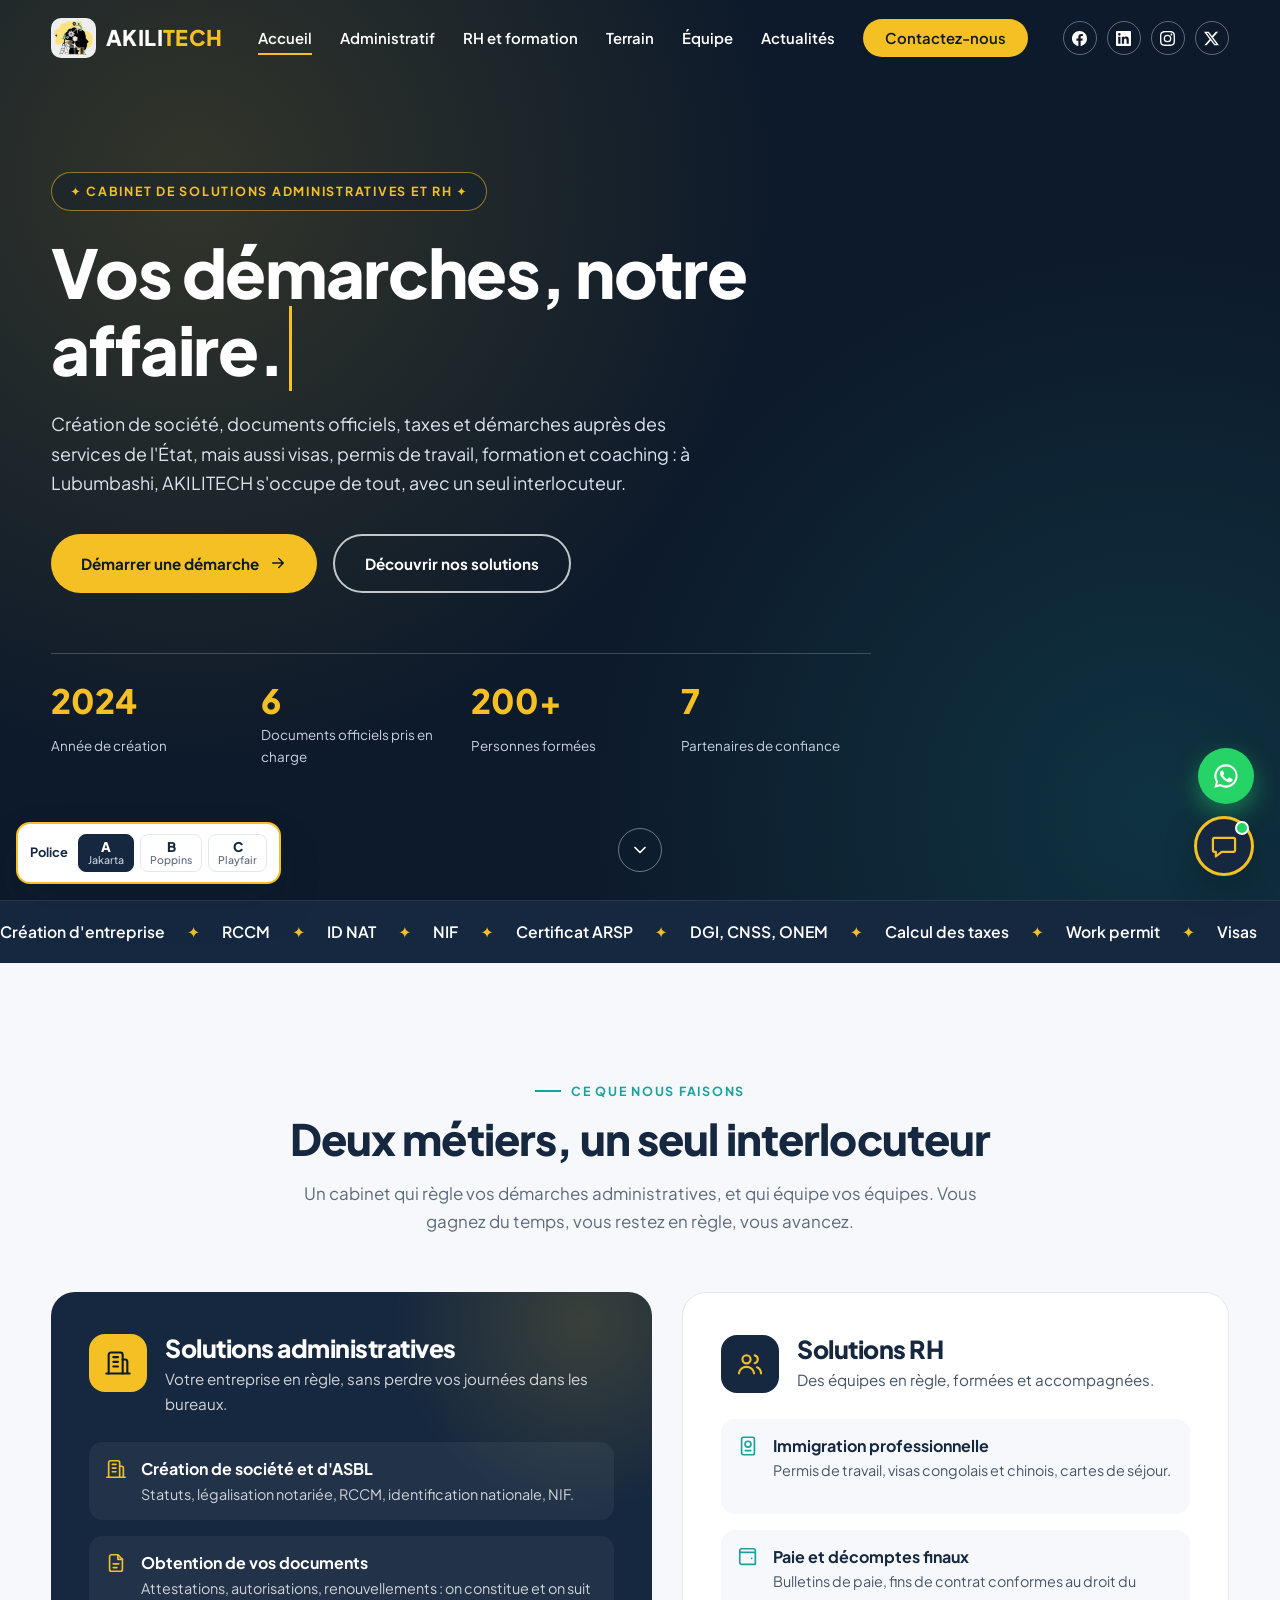
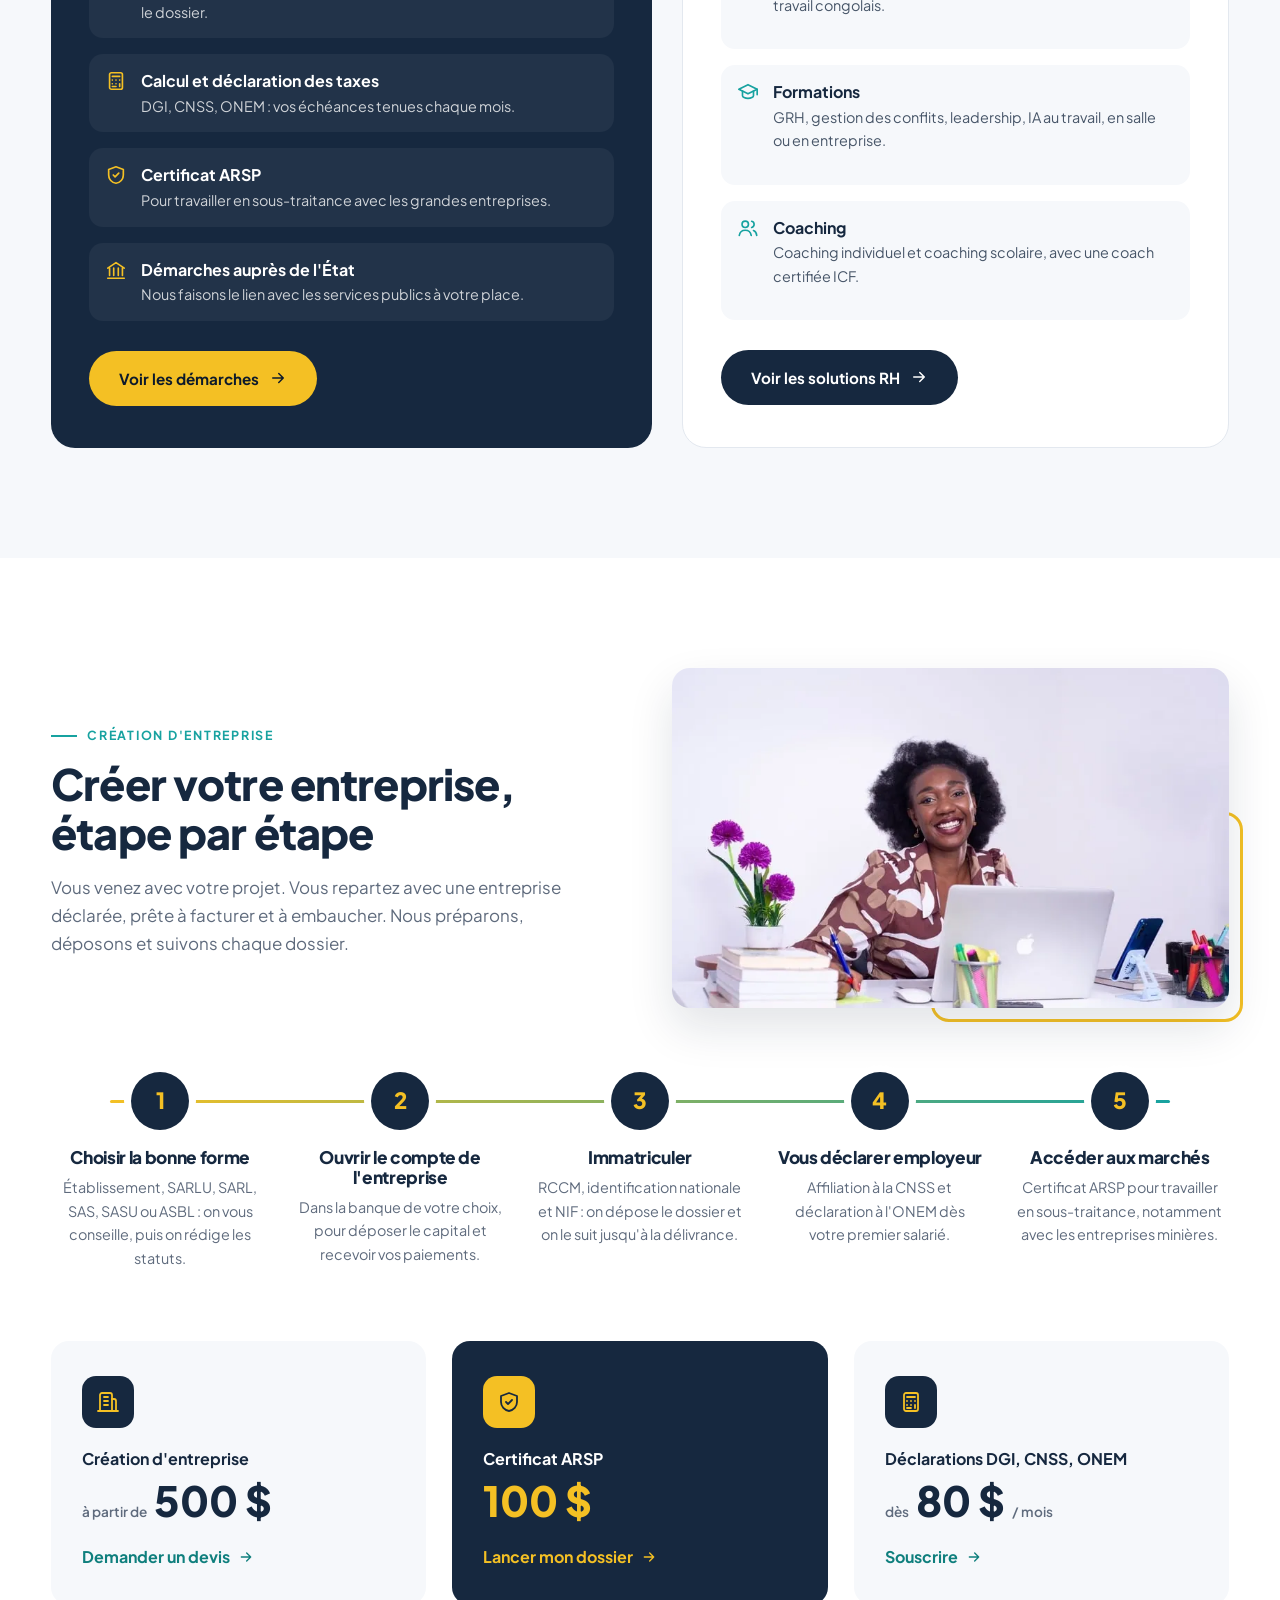
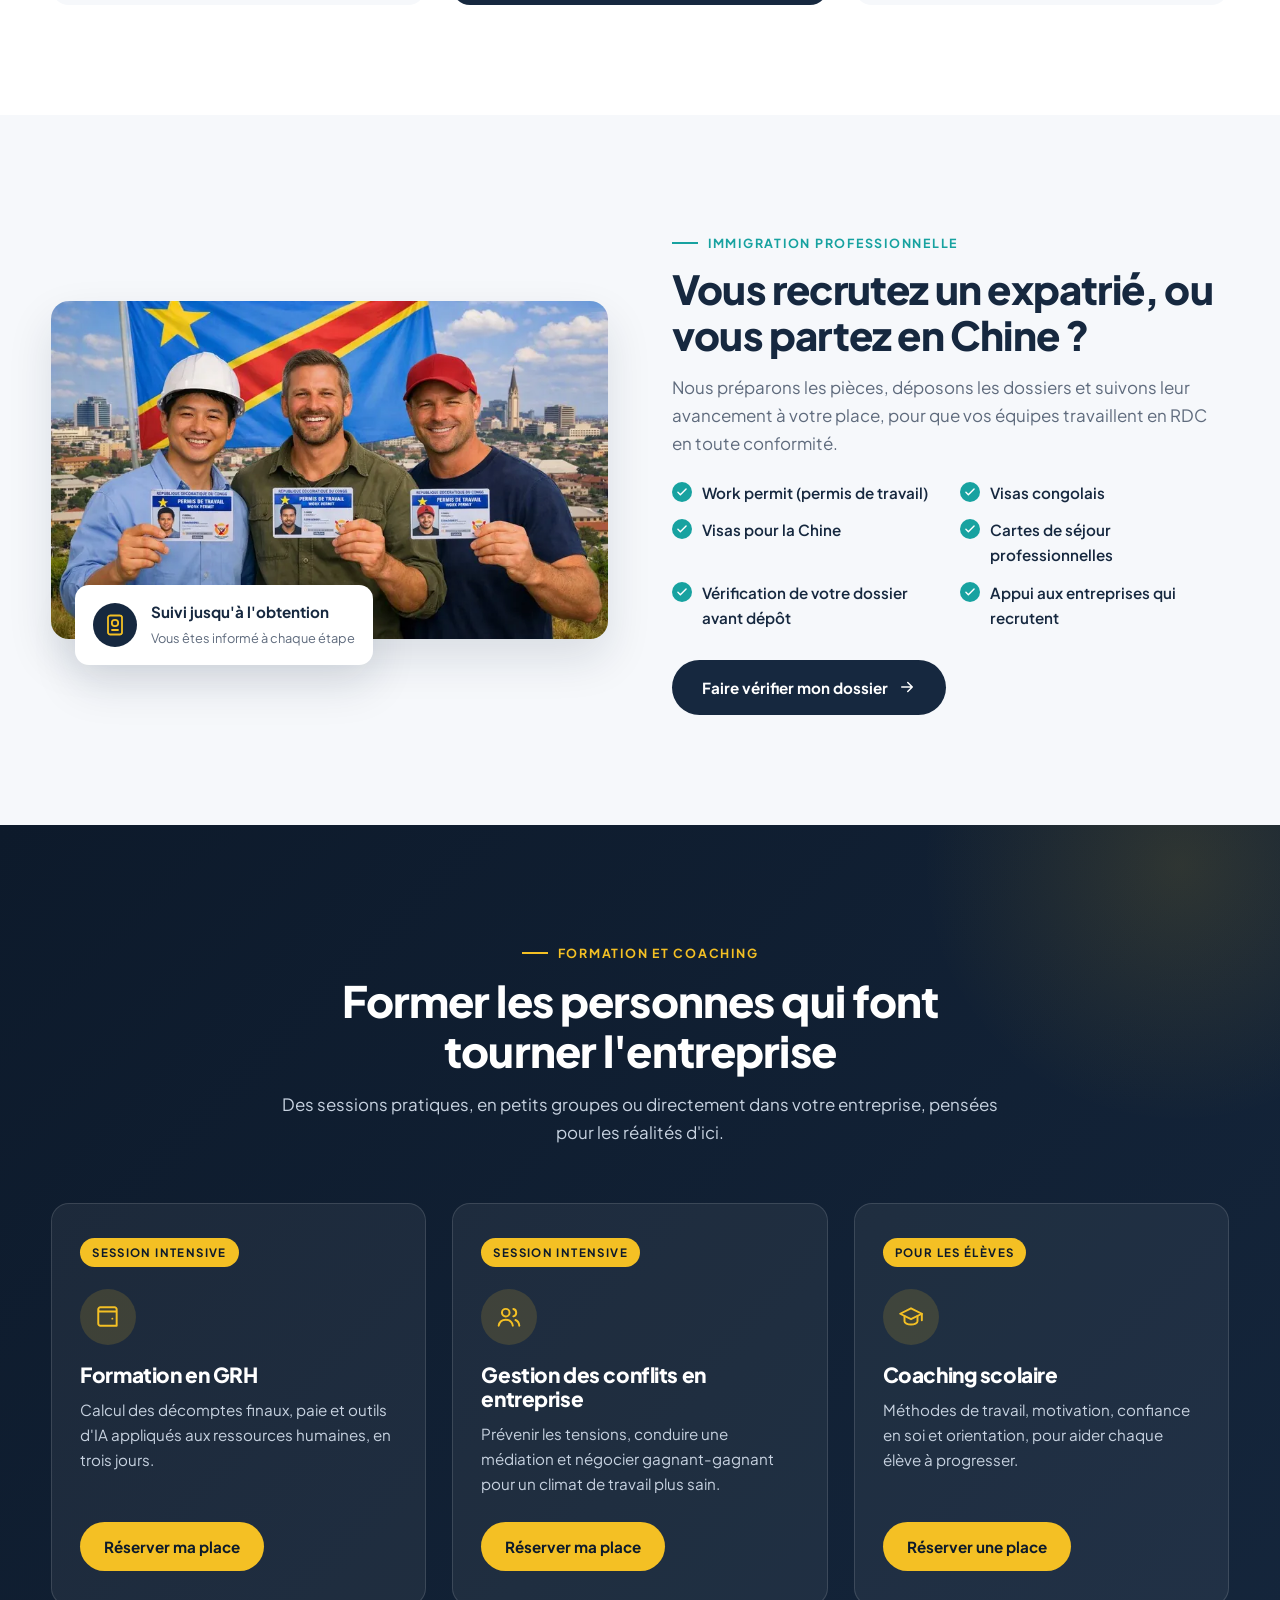
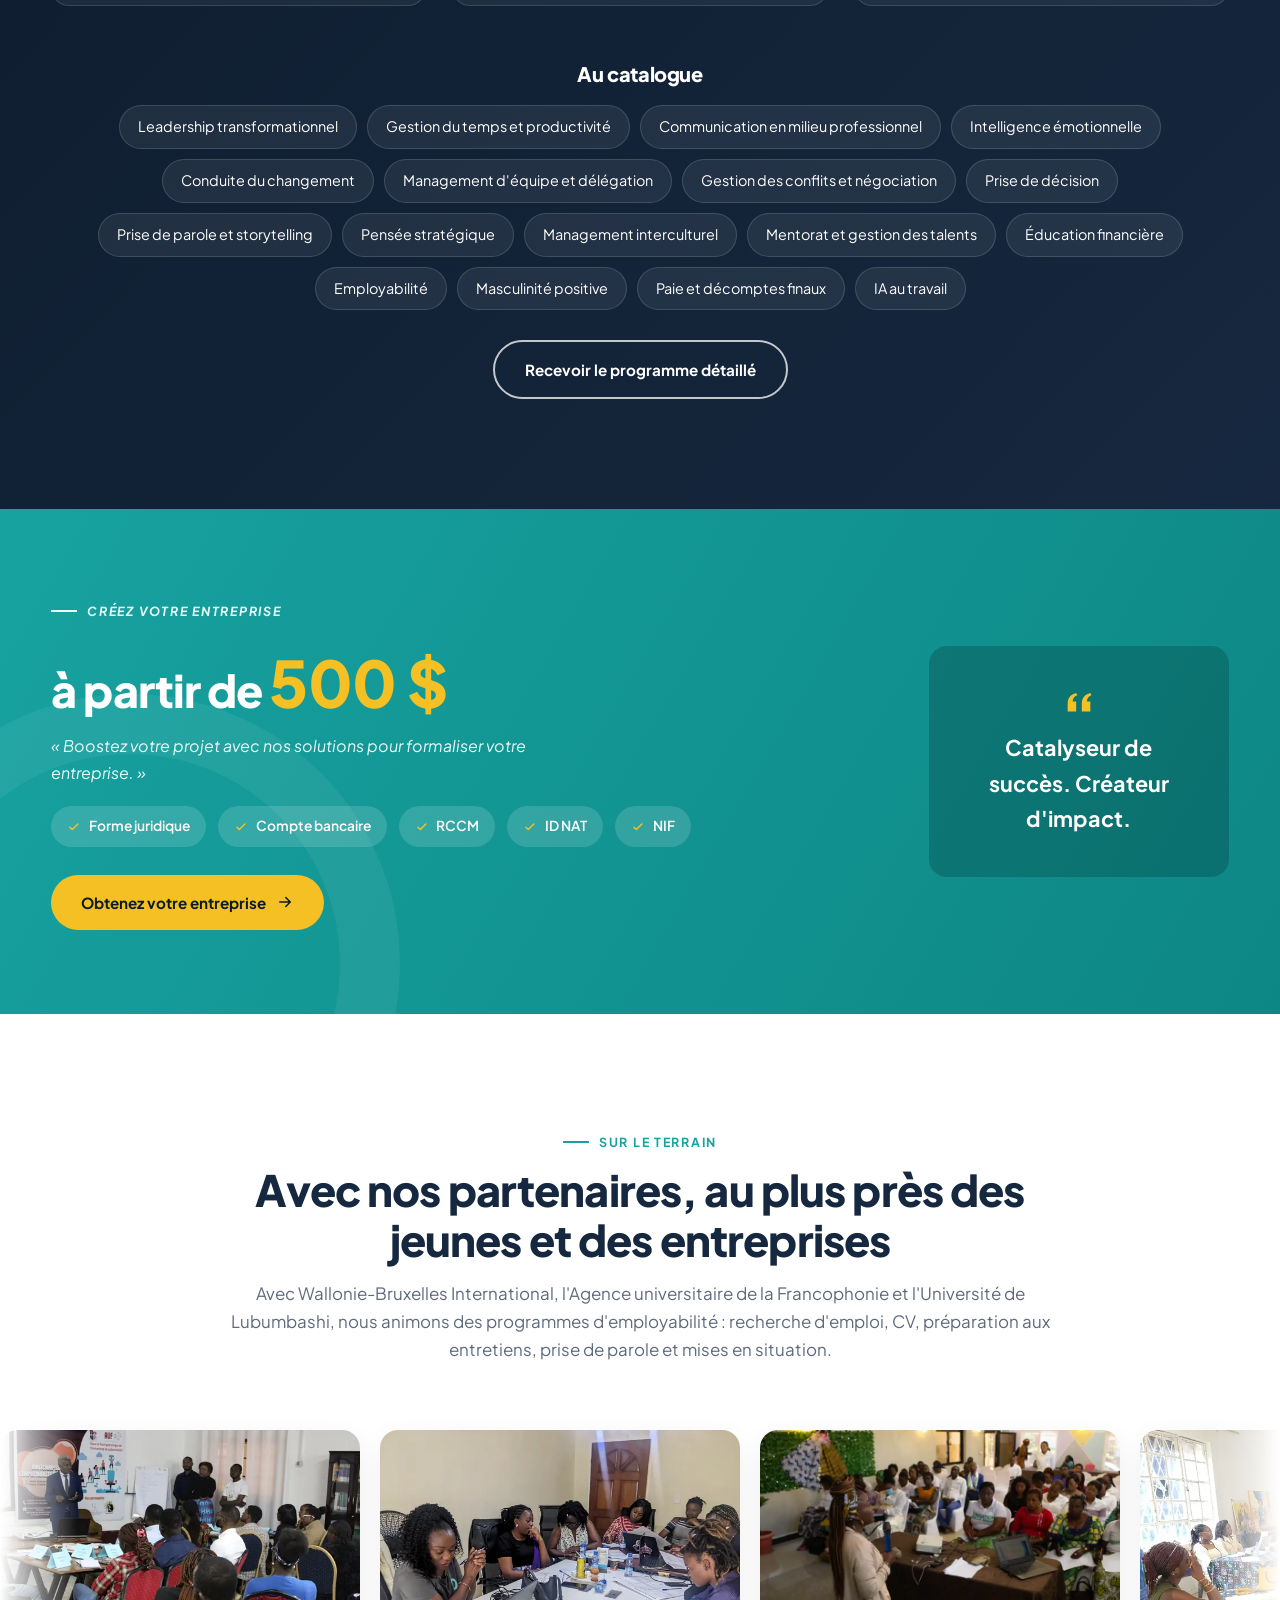
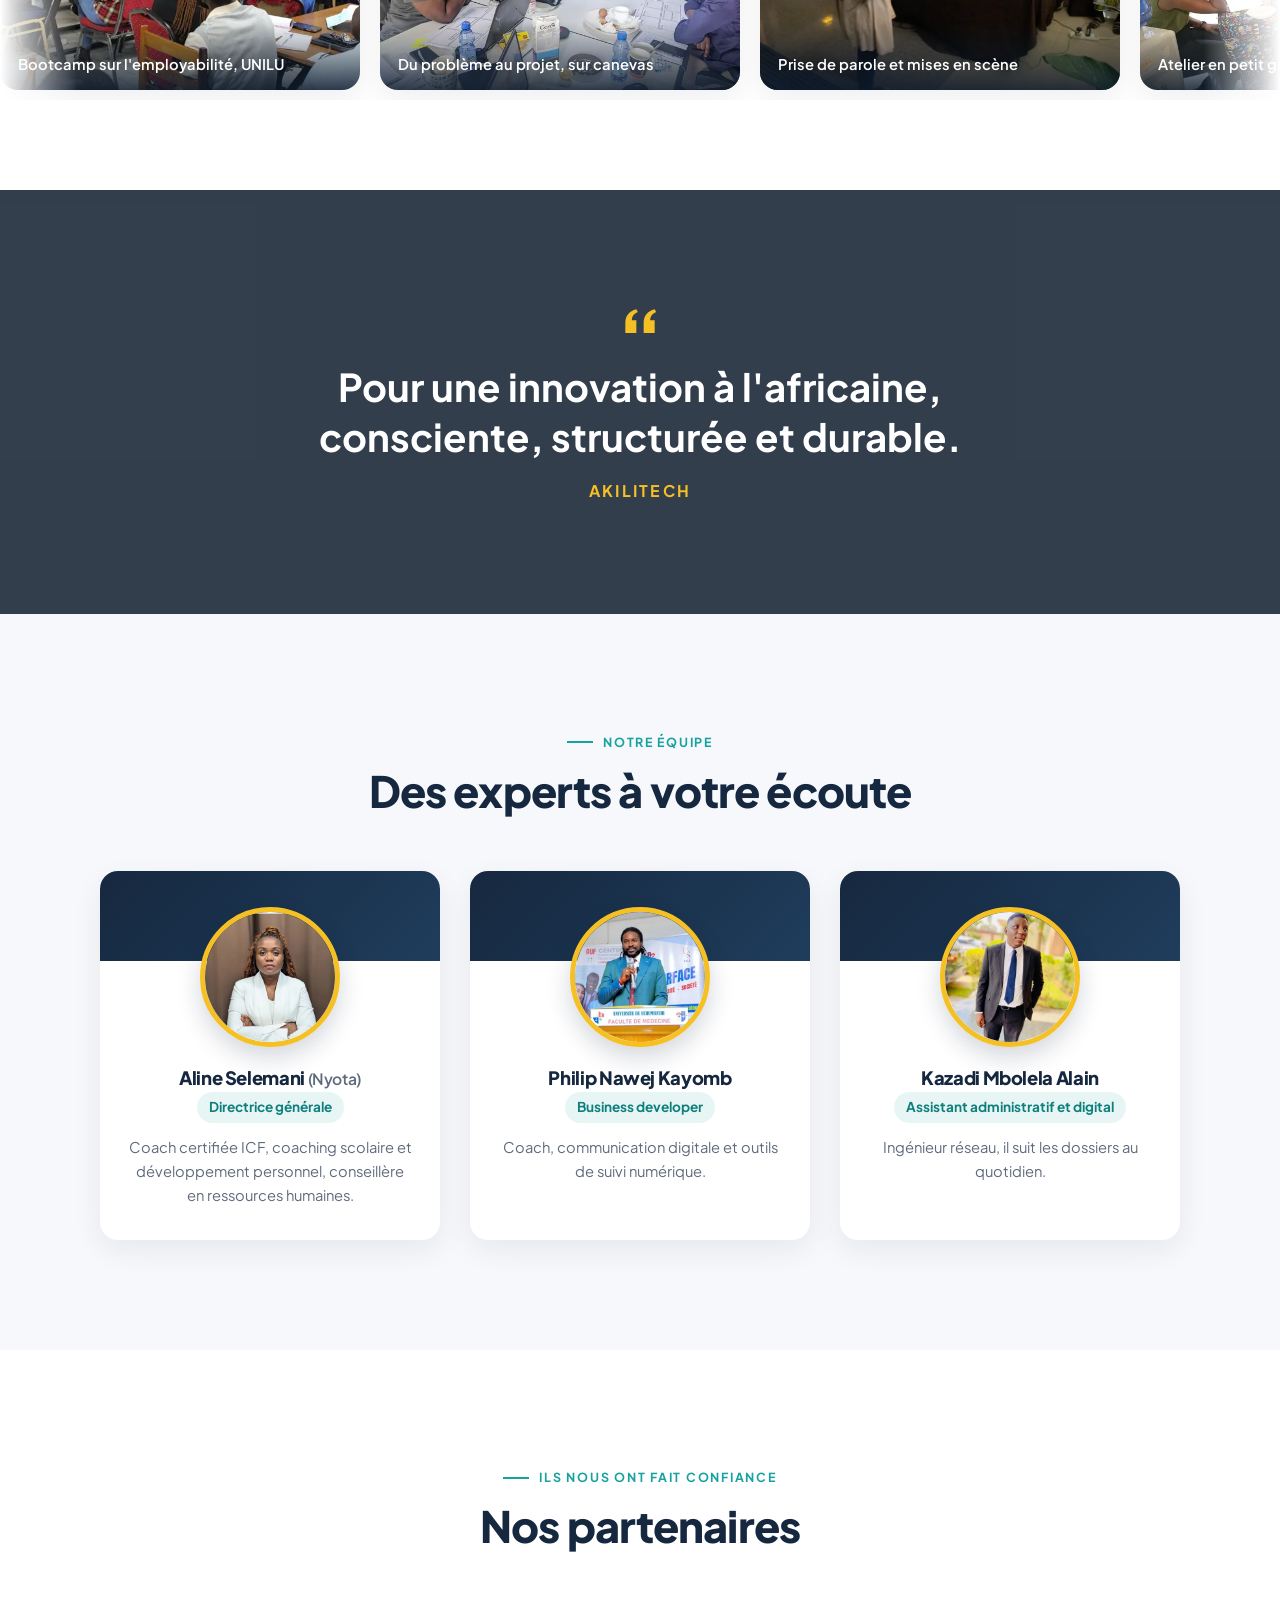
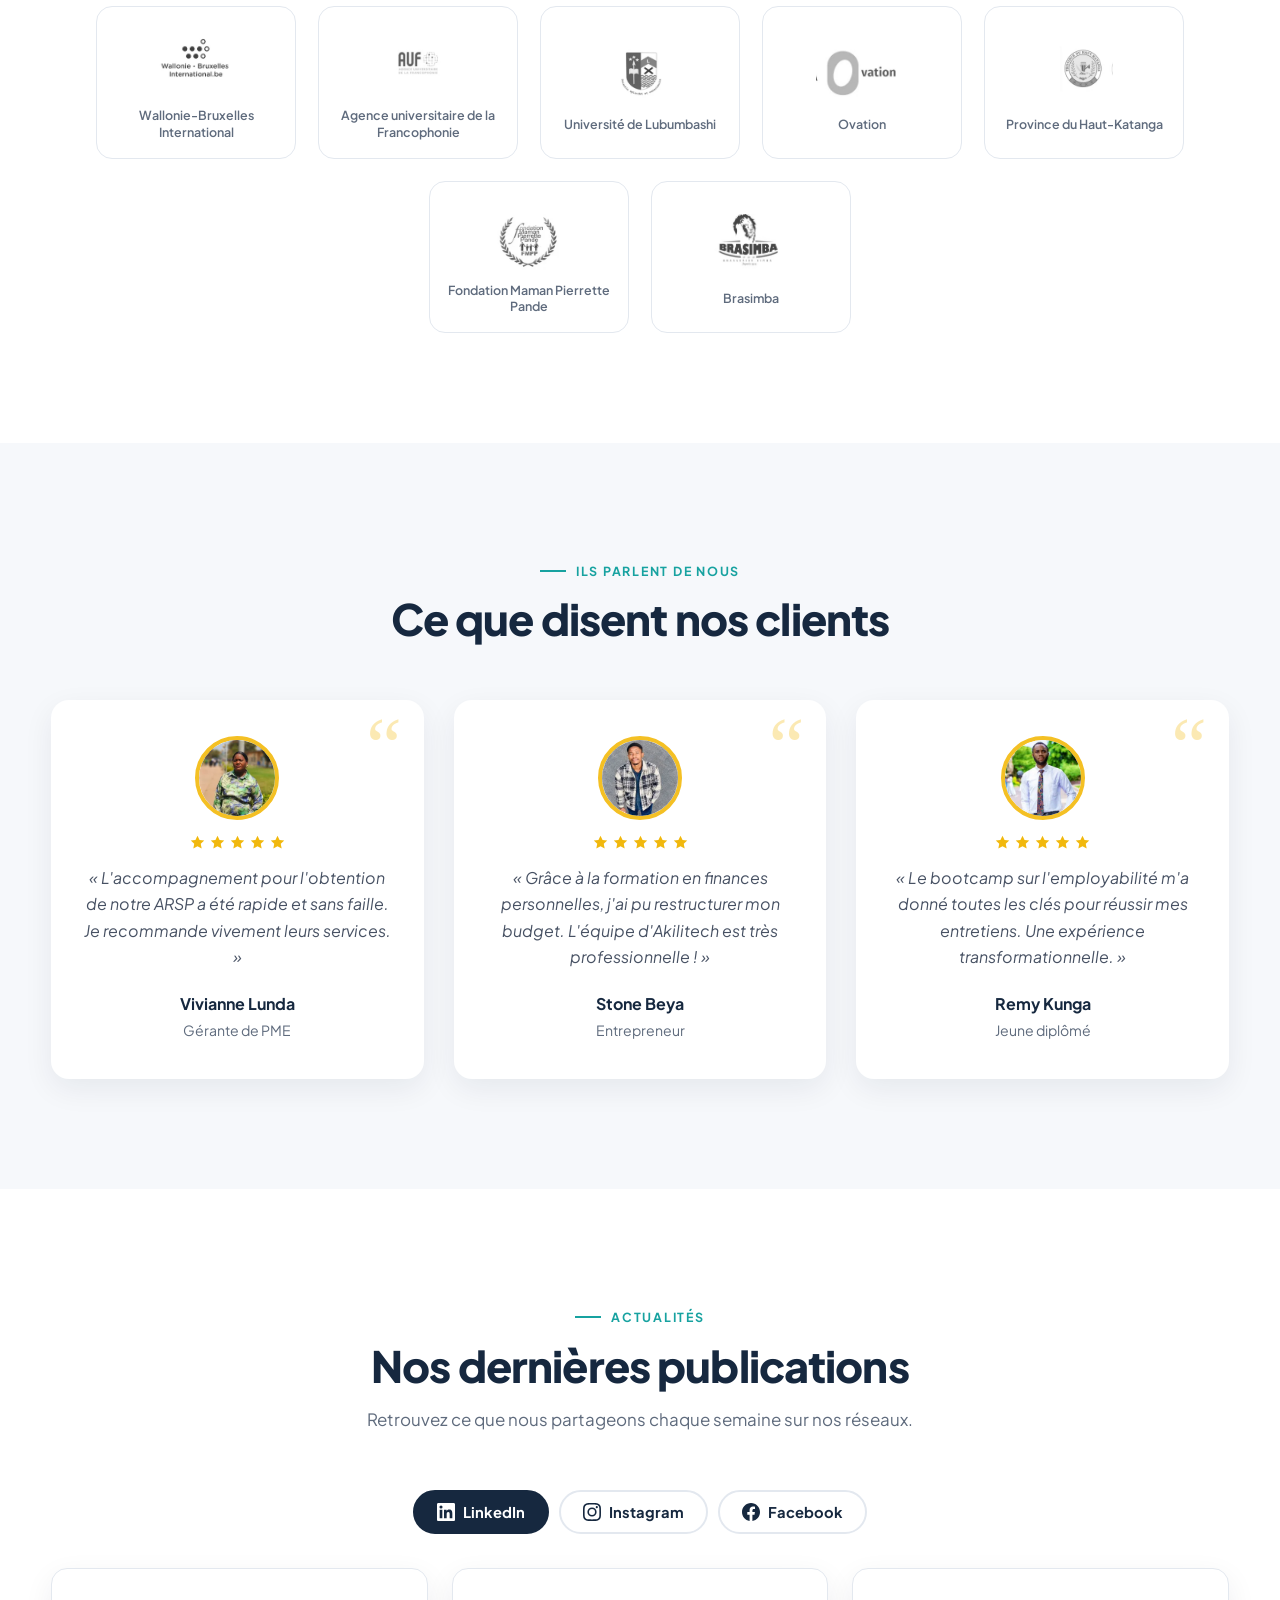
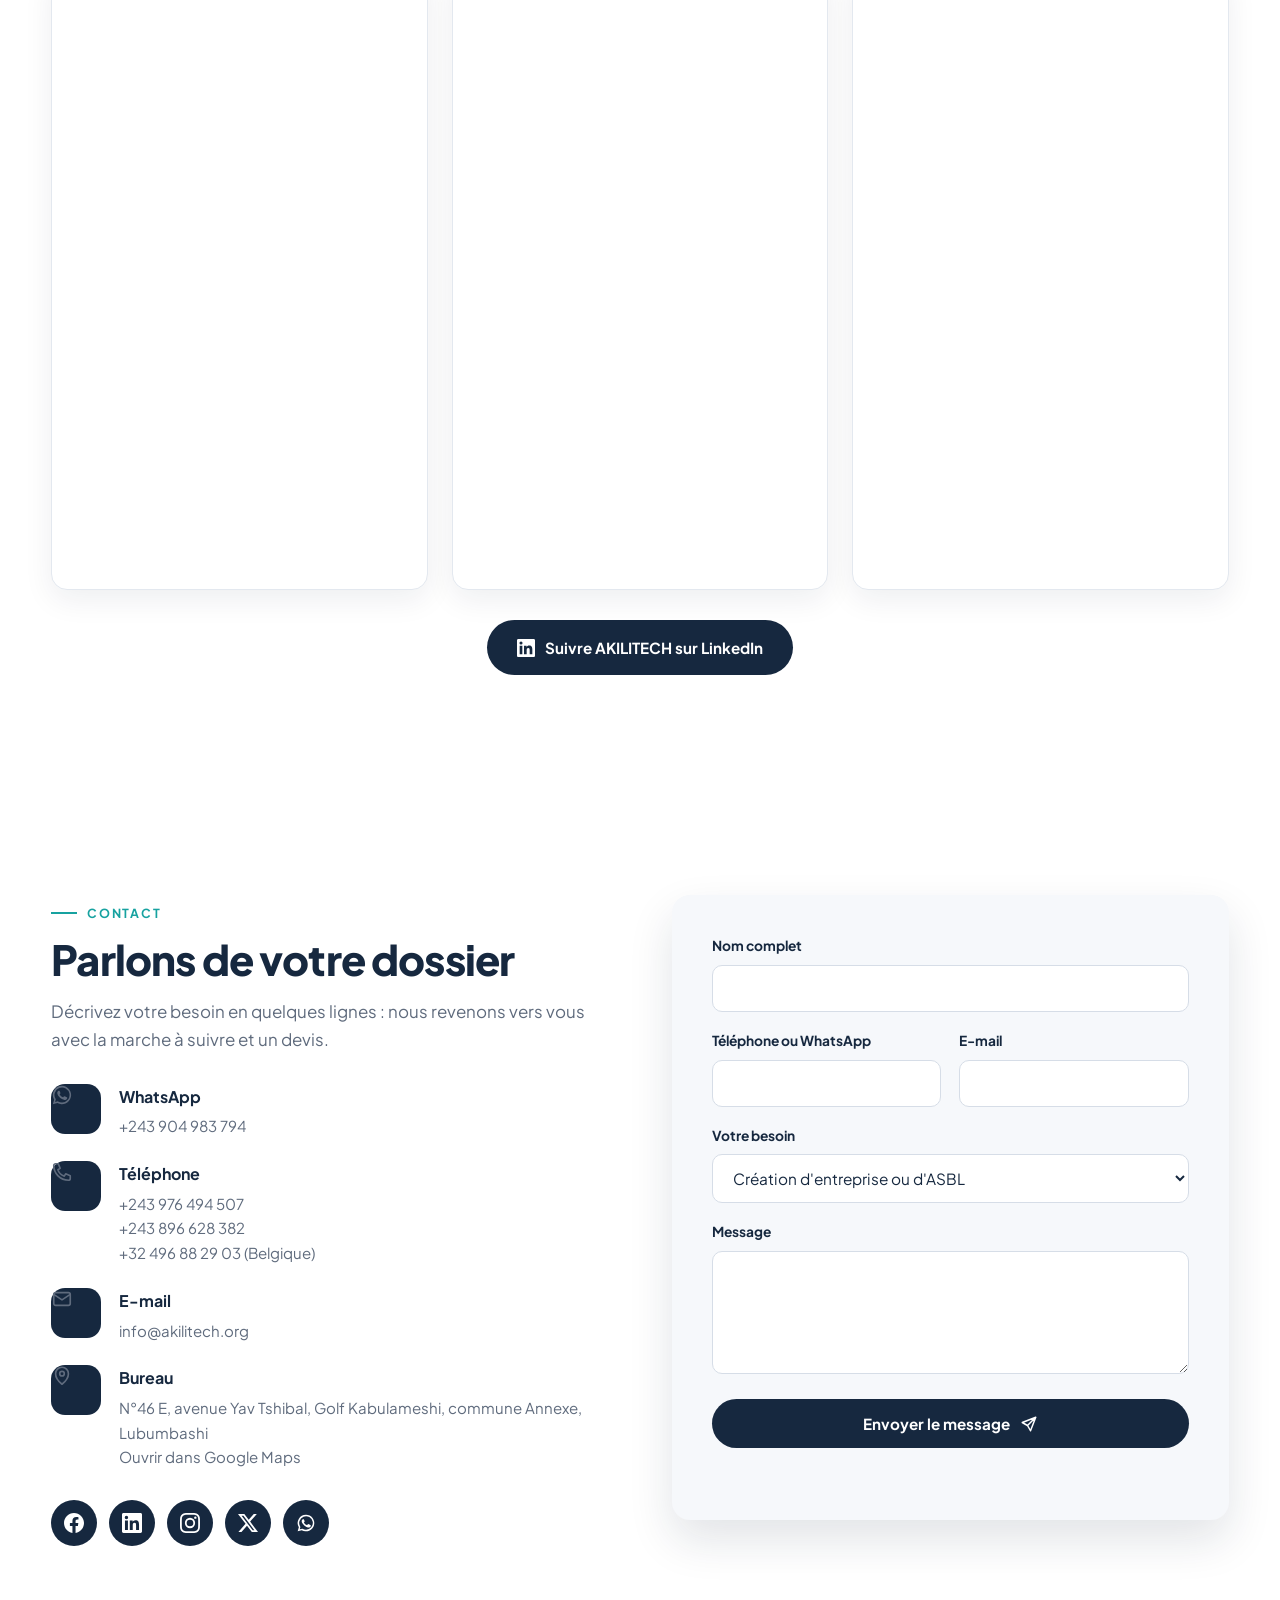
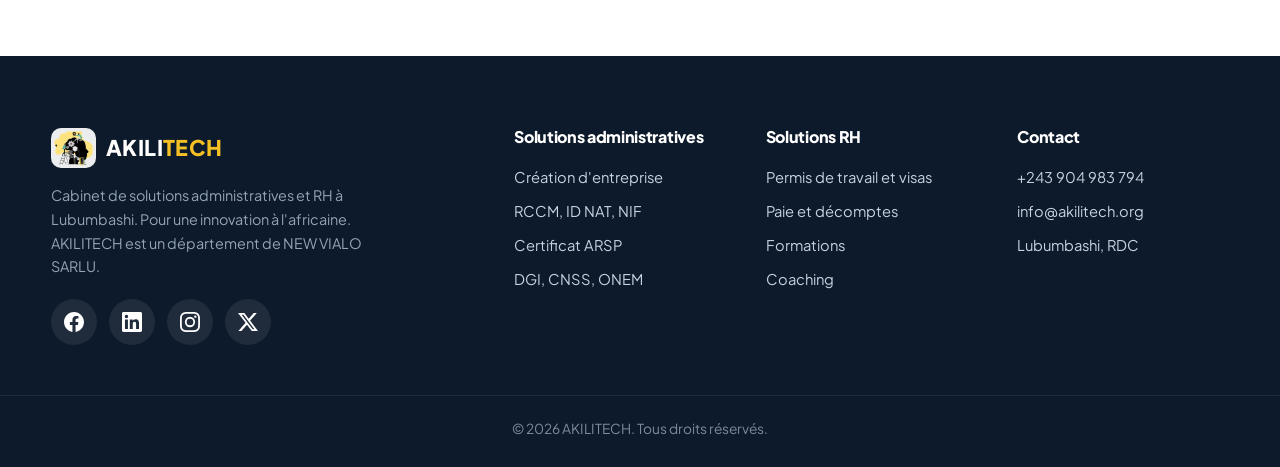
==== commit fe20db03: "Aperçu v3 : site inspiré de l'ancien, animations, assistant Akili avancé, fil d'actualités Co-Author" ====
--- a/apercu/index.html
+++ b/apercu/index.html
@@ -1,20 +1,21 @@
 <!DOCTYPE html>
-<html lang="fr">
+<html lang="fr" class="font-a">
 <head>
 <meta charset="UTF-8">
 <meta name="viewport" content="width=device-width, initial-scale=1">
-<title>AKILITECH Lubumbashi | Création d'entreprise, ARSP, formation et coaching</title>
-<meta name="description" content="AKILITECH, cabinet à Lubumbashi : création d'entreprise (RCCM, ID NAT, NIF), certificat ARSP, déclarations DGI, CNSS et ONEM, permis de travail, formation et coaching en RDC.">
+<title>AKILITECH Lubumbashi | Solutions administratives et RH : création d'entreprise, ARSP, visas, formation</title>
+<meta name="description" content="AKILITECH, cabinet de solutions administratives et RH à Lubumbashi : création d'entreprise (RCCM, ID NAT, NIF), certificat ARSP, taxes et déclarations DGI, CNSS, ONEM, permis de travail et visas, formation et coaching.">
+<meta name="robots" content="noindex, nofollow">
 <link rel="canonical" href="https://akilitech.org/">
-<meta name="robots" content="noindex, nofollow">
-<meta name="theme-color" content="#13243A">
+<meta name="robots" content="index, follow">
+<meta name="theme-color" content="#16283f">
 
 <meta property="og:type" content="website">
 <meta property="og:url" content="https://akilitech.org/">
 <meta property="og:site_name" content="AKILITECH">
 <meta property="og:locale" content="fr_FR">
-<meta property="og:title" content="AKILITECH | Vos papiers en règle, vos équipes prêtes">
-<meta property="og:description" content="Création d'entreprise, ARSP, déclarations DGI, CNSS et ONEM, formation et coaching à Lubumbashi.">
+<meta property="og:title" content="AKILITECH | Solutions administratives et RH à Lubumbashi">
+<meta property="og:description" content="Création d'entreprise, documents officiels, taxes, ARSP, permis de travail et visas, formation et coaching.">
 <meta property="og:image" content="https://akilitech.org/assets/img/og-cover.jpg">
 <meta property="og:image:width" content="1200">
 <meta property="og:image:height" content="630">
@@ -25,9 +26,11 @@
 
 <link rel="preconnect" href="https://fonts.googleapis.com">
 <link rel="preconnect" href="https://fonts.gstatic.com" crossorigin>
-<link href="https://fonts.googleapis.com/css2?family=Archivo:wdth,wght@100..125,500..900&family=Public+Sans:ital,wght@0,400;0,500;0,600;1,400&display=swap" rel="stylesheet">
-<link rel="preload" as="image" href="assets/img/hero-1100.webp" imagesrcset="assets/img/hero-700.webp 700w, assets/img/hero-1100.webp 1100w, assets/img/hero-1800.webp 1800w" imagesizes="(min-width: 900px) 55vw, 100vw">
-<link rel="stylesheet" href="css/site.css">
+<!--FONTS-->
+<link href="https://fonts.googleapis.com/css2?family=Plus+Jakarta+Sans:ital,wght@0,400;0,500;0,600;0,700;0,800;1,500&family=Poppins:wght@500;600;700;800&family=Manrope:wght@400;500;600;700&family=Playfair+Display:wght@600;700;800&display=swap" rel="stylesheet">
+<!--/FONTS-->
+<link rel="preload" as="image" href="assets/img/hero-1.webp">
+<link rel="stylesheet" href="css/style.css">
 
 <script type="application/ld+json">
 {
@@ -37,7 +40,7 @@
   "name": "AKILITECH",
   "alternateName": "Akilitech RDC",
   "slogan": "Pour une innovation à l'africaine",
-  "description": "Cabinet basé à Lubumbashi : création d'entreprise (RCCM, ID NAT, NIF), démarches administratives et fiscales (ARSP, DGI, CNSS, ONEM), immigration professionnelle, formation et coaching.",
+  "description": "Cabinet de solutions administratives et RH basé à Lubumbashi : création d'entreprise (RCCM, ID NAT, NIF), documents officiels, taxes et déclarations (DGI, CNSS, ONEM), certificat ARSP, permis de travail et visas, formation et coaching.",
   "url": "https://akilitech.org/",
   "logo": "https://akilitech.org/assets/img/logo.png",
   "image": "https://akilitech.org/assets/img/og-cover.jpg",
@@ -69,14 +72,15 @@
     "https://instagram.com/akilitech_a.k.l",
     "https://x.com/AkilitechRDC"
   ],
-  "knowsAbout": ["Création d'entreprise en RDC", "RCCM", "Identification nationale", "NIF", "ARSP", "CNSS", "ONEM", "DGI", "Permis de travail", "Coaching", "Formation professionnelle", "Responsabilité sociétale des entreprises"],
+  "knowsAbout": ["Création d'entreprise en RDC", "RCCM", "Identification nationale", "NIF", "ARSP", "CNSS", "ONEM", "DGI", "Permis de travail", "Visa", "Paie et décomptes finaux", "Formation professionnelle", "Coaching"],
   "hasOfferCatalog": {
     "@type": "OfferCatalog",
     "name": "Services AKILITECH",
     "itemListElement": [
-      { "@type": "Offer", "itemOffered": { "@type": "Service", "name": "Création d'entreprise (RCCM, ID NAT, NIF)" }, "priceSpecification": { "@type": "PriceSpecification", "minPrice": 500, "priceCurrency": "USD" } },
+      { "@type": "Offer", "itemOffered": { "@type": "Service", "name": "Création d'entreprise (statuts, RCCM, ID NAT, NIF)" }, "priceSpecification": { "@type": "PriceSpecification", "minPrice": 500, "priceCurrency": "USD" } },
       { "@type": "Offer", "itemOffered": { "@type": "Service", "name": "Certificat ARSP" }, "price": 100, "priceCurrency": "USD" },
-      { "@type": "Offer", "itemOffered": { "@type": "Service", "name": "Suivi mensuel DGI, CNSS, ONEM" }, "priceSpecification": { "@type": "UnitPriceSpecification", "minPrice": 80, "priceCurrency": "USD", "unitText": "mois" } },
+      { "@type": "Offer", "itemOffered": { "@type": "Service", "name": "Déclarations DGI, CNSS, ONEM" }, "priceSpecification": { "@type": "UnitPriceSpecification", "minPrice": 80, "priceCurrency": "USD", "unitText": "mois" } },
+      { "@type": "Offer", "itemOffered": { "@type": "Service", "name": "Permis de travail et visas" } },
       { "@type": "Offer", "itemOffered": { "@type": "Service", "name": "Formation et coaching" } }
     ]
   }
@@ -85,404 +89,534 @@
 </head>
 <body>
 
-<a class="skip" href="#contenu">Aller au contenu</a>
-
-<header class="top" id="top">
-  <div class="wrap top__in">
-    <a class="brand" href="#top" aria-label="AKILITECH, retour en haut">
-      <img src="assets/img/logo.webp" alt="" width="48" height="42">
-      <span class="brand__word">Akilitech</span>
+<!-- Pictogrammes -->
+<svg width="0" height="0" style="position:absolute" aria-hidden="true">
+  <defs>
+    <symbol id="i-whatsapp" viewBox="0 0 24 24"><path fill="currentColor" d="M12 2a10 10 0 0 0-8.6 15.1L2 22l5-1.3A10 10 0 1 0 12 2Zm0 18.2a8.2 8.2 0 0 1-4.2-1.2l-.3-.2-3 .8.8-2.9-.2-.3A8.2 8.2 0 1 1 12 20.2Zm4.5-6.1c-.2-.1-1.5-.7-1.7-.8s-.4-.1-.6.1-.7.8-.8 1-.3.2-.5.1a6.7 6.7 0 0 1-3.3-2.9c-.3-.4.2-.4.7-1.4a.5.5 0 0 0 0-.5l-.8-1.9c-.2-.5-.4-.4-.6-.4h-.5a1 1 0 0 0-.7.3 3 3 0 0 0-.9 2.2 5.2 5.2 0 0 0 1.1 2.8 11.9 11.9 0 0 0 4.6 4c1.7.7 2.4.8 3.2.7a2.8 2.8 0 0 0 1.8-1.3 2.3 2.3 0 0 0 .2-1.3c-.1-.1-.3-.2-.5-.3Z"/></symbol>
+    <symbol id="i-facebook" viewBox="0 0 24 24"><path fill="currentColor" d="M24 12.07C24 5.4 18.63 0 12 0S0 5.4 0 12.07C0 18.1 4.39 23.09 10.13 24v-8.44H7.08v-3.49h3.05V9.41c0-3.02 1.79-4.7 4.53-4.7 1.31 0 2.69.24 2.69.24v2.97h-1.52c-1.49 0-1.96.93-1.96 1.89v2.26h3.33l-.53 3.49h-2.8V24C19.61 23.09 24 18.1 24 12.07Z"/></symbol>
+    <symbol id="i-linkedin" viewBox="0 0 24 24"><path fill="currentColor" d="M20.45 20.45h-3.56v-5.57c0-1.33-.02-3.04-1.85-3.04-1.85 0-2.14 1.45-2.14 2.94v5.67H9.35V9h3.41v1.56h.05c.48-.9 1.64-1.85 3.37-1.85 3.6 0 4.27 2.37 4.27 5.46v6.28ZM5.34 7.43a2.06 2.06 0 1 1 0-4.13 2.06 2.06 0 0 1 0 4.13ZM7.12 20.45H3.56V9h3.56v11.45ZM22.23 0H1.77C.79 0 0 .77 0 1.73v20.54C0 23.23.79 24 1.77 24h20.45c.98 0 1.78-.77 1.78-1.73V1.73C24 .77 23.2 0 22.22 0Z"/></symbol>
+    <symbol id="i-instagram" viewBox="0 0 24 24"><path fill="currentColor" d="M12 2.16c3.2 0 3.58.01 4.85.07 1.17.05 1.8.25 2.23.41.56.22.96.48 1.38.9.42.42.68.82.9 1.38.16.42.36 1.06.41 2.23.06 1.27.07 1.65.07 4.85s-.01 3.58-.07 4.85c-.05 1.17-.25 1.8-.41 2.23-.22.56-.48.96-.9 1.38-.42.42-.82.68-1.38.9-.42.16-1.06.36-2.23.41-1.27.06-1.65.07-4.85.07s-3.58-.01-4.85-.07c-1.17-.05-1.8-.25-2.23-.41a3.7 3.7 0 0 1-1.38-.9 3.7 3.7 0 0 1-.9-1.38c-.16-.42-.36-1.06-.41-2.23C2.17 15.58 2.16 15.2 2.16 12s.01-3.58.07-4.85c.05-1.17.25-1.8.41-2.23.22-.56.48-.96.9-1.38.42-.42.82-.68 1.38-.9.42-.16 1.06-.36 2.23-.41C8.42 2.17 8.8 2.16 12 2.16M12 0C8.74 0 8.33.01 7.05.07 5.78.13 4.9.33 4.14.63c-.79.3-1.46.72-2.13 1.38A5.9 5.9 0 0 0 .63 4.14C.33 4.9.13 5.78.07 7.05.01 8.33 0 8.74 0 12s.01 3.67.07 4.95c.06 1.27.26 2.15.56 2.91.3.79.72 1.46 1.38 2.13a5.9 5.9 0 0 0 2.13 1.38c.76.3 1.64.5 2.91.56C8.33 23.99 8.74 24 12 24s3.67-.01 4.95-.07c1.27-.06 2.15-.26 2.91-.56a5.9 5.9 0 0 0 2.13-1.38 5.9 5.9 0 0 0 1.38-2.13c.3-.76.5-1.64.56-2.91.06-1.28.07-1.69.07-4.95s-.01-3.67-.07-4.95c-.06-1.27-.26-2.15-.56-2.91a5.9 5.9 0 0 0-1.38-2.13A5.9 5.9 0 0 0 19.86.63C19.1.33 18.22.13 16.95.07 15.67.01 15.26 0 12 0Zm0 5.84a6.16 6.16 0 1 0 0 12.32 6.16 6.16 0 0 0 0-12.32ZM12 16a4 4 0 1 1 0-8 4 4 0 0 1 0 8Zm6.4-11.85a1.44 1.44 0 1 0 0 2.88 1.44 1.44 0 0 0 0-2.88Z"/></symbol>
+    <symbol id="i-x" viewBox="0 0 24 24"><path fill="currentColor" d="M18.9 1.15h3.68l-8.04 9.19L24 22.85h-7.41l-5.8-7.59-6.64 7.59H.47l8.6-9.83L0 1.15h7.59l5.24 6.93 6.07-6.93Zm-1.29 19.5h2.04L6.49 3.24H4.3l13.31 17.41Z"/></symbol>
+    <symbol id="i-arrow" viewBox="0 0 24 24"><path fill="none" stroke="currentColor" stroke-width="2" stroke-linecap="round" stroke-linejoin="round" d="M5 12h14M13 6l6 6-6 6"/></symbol>
+    <symbol id="i-check" viewBox="0 0 24 24"><path fill="none" stroke="currentColor" stroke-width="2.4" stroke-linecap="round" stroke-linejoin="round" d="m5 12.5 4.2 4.2L19 7"/></symbol>
+    <symbol id="i-down" viewBox="0 0 24 24"><path fill="none" stroke="currentColor" stroke-width="2" stroke-linecap="round" stroke-linejoin="round" d="m6 9 6 6 6-6"/></symbol>
+    <symbol id="i-up" viewBox="0 0 24 24"><path fill="none" stroke="currentColor" stroke-width="2" stroke-linecap="round" stroke-linejoin="round" d="m6 15 6-6 6 6"/></symbol>
+    <symbol id="i-building" viewBox="0 0 24 24"><g fill="none" stroke="currentColor" stroke-width="1.8" stroke-linecap="round" stroke-linejoin="round"><path d="M4 21V5a2 2 0 0 1 2-2h8a2 2 0 0 1 2 2v16"/><path d="M16 9h2a2 2 0 0 1 2 2v10M2 21h20M8 7h4M8 11h4M8 15h4"/></g></symbol>
+    <symbol id="i-doc" viewBox="0 0 24 24"><g fill="none" stroke="currentColor" stroke-width="1.8" stroke-linecap="round" stroke-linejoin="round"><path d="M14 3H7a2 2 0 0 0-2 2v14a2 2 0 0 0 2 2h10a2 2 0 0 0 2-2V8Z"/><path d="M14 3v5h5M9 13h6M9 17h4"/></g></symbol>
+    <symbol id="i-calc" viewBox="0 0 24 24"><g fill="none" stroke="currentColor" stroke-width="1.8" stroke-linecap="round" stroke-linejoin="round"><rect x="5" y="3" width="14" height="18" rx="2"/><path d="M8 7h8M8 11h.01M12 11h.01M16 11h.01M8 15h.01M12 15h.01M16 15v3M8 18h4"/></g></symbol>
+    <symbol id="i-shield" viewBox="0 0 24 24"><g fill="none" stroke="currentColor" stroke-width="1.8" stroke-linecap="round" stroke-linejoin="round"><path d="M12 3 4 6v6c0 4.5 3.4 8.3 8 9 4.6-.7 8-4.5 8-9V6Z"/><path d="m9 12 2 2 4-4"/></g></symbol>
+    <symbol id="i-bank" viewBox="0 0 24 24"><g fill="none" stroke="currentColor" stroke-width="1.8" stroke-linecap="round" stroke-linejoin="round"><path d="M3 10 12 4l9 6M5 10v8M9.5 10v8M14.5 10v8M19 10v8M3 21h18"/></g></symbol>
+    <symbol id="i-passport" viewBox="0 0 24 24"><g fill="none" stroke="currentColor" stroke-width="1.8" stroke-linecap="round" stroke-linejoin="round"><rect x="5" y="2.5" width="14" height="19" rx="2"/><circle cx="12" cy="10" r="3.2"/><path d="M9 17h6"/></g></symbol>
+    <symbol id="i-grad" viewBox="0 0 24 24"><g fill="none" stroke="currentColor" stroke-width="1.8" stroke-linecap="round" stroke-linejoin="round"><path d="m2 9 10-5 10 5-10 5Z"/><path d="M6 11v5c0 1.5 2.7 3 6 3s6-1.5 6-3v-5M22 9v6"/></g></symbol>
+    <symbol id="i-users" viewBox="0 0 24 24"><g fill="none" stroke="currentColor" stroke-width="1.8" stroke-linecap="round" stroke-linejoin="round"><circle cx="9" cy="8" r="3.5"/><path d="M2.5 20c.6-3.4 3.3-5.5 6.5-5.5s5.9 2.1 6.5 5.5M16 4.6a3.5 3.5 0 0 1 0 6.8M18 14.8c2 .7 3.2 2.4 3.5 5.2"/></g></symbol>
+    <symbol id="i-wallet" viewBox="0 0 24 24"><g fill="none" stroke="currentColor" stroke-width="1.8" stroke-linecap="round" stroke-linejoin="round"><path d="M20 7V5a2 2 0 0 0-2-2H5a2 2 0 0 0 0 4h15v13H5a2 2 0 0 1-2-2V5"/><path d="M16 13.5h.01"/></g></symbol>
+    <symbol id="i-phone" viewBox="0 0 24 24"><path fill="none" stroke="currentColor" stroke-width="1.8" stroke-linecap="round" stroke-linejoin="round" d="M5 3h3l2 5-2.5 1.5a11 11 0 0 0 7 7L16 14l5 2v3a2 2 0 0 1-2 2A16 16 0 0 1 3 5a2 2 0 0 1 2-2"/></symbol>
+    <symbol id="i-mail" viewBox="0 0 24 24"><g fill="none" stroke="currentColor" stroke-width="1.8" stroke-linecap="round" stroke-linejoin="round"><rect x="3" y="5" width="18" height="14" rx="2"/><path d="m3 7 9 6 9-6"/></g></symbol>
+    <symbol id="i-pin" viewBox="0 0 24 24"><g fill="none" stroke="currentColor" stroke-width="1.8" stroke-linecap="round" stroke-linejoin="round"><path d="M12 21s-7-5.6-7-11.5a7 7 0 1 1 14 0C19 15.4 12 21 12 21Z"/><circle cx="12" cy="9.5" r="2.5"/></g></symbol>
+    <symbol id="i-star" viewBox="0 0 24 24"><path fill="currentColor" d="m12 2.5 2.9 6 6.6.8-4.9 4.6 1.3 6.6L12 17.2l-5.9 3.3 1.3-6.6-4.9-4.6 6.6-.8Z"/></symbol>
+    <symbol id="i-chat" viewBox="0 0 24 24"><path fill="none" stroke="currentColor" stroke-width="1.9" stroke-linecap="round" stroke-linejoin="round" d="M4 5h16a1.5 1.5 0 0 1 1.5 1.5v9A1.5 1.5 0 0 1 20 17H10l-5 4v-4H4a1.5 1.5 0 0 1-1.5-1.5v-9A1.5 1.5 0 0 1 4 5Z"/></symbol>
+    <symbol id="i-send" viewBox="0 0 24 24"><path fill="none" stroke="currentColor" stroke-width="2" stroke-linecap="round" stroke-linejoin="round" d="M21 3 10 14M21 3l-7 18-4-7-7-4Z"/></symbol>
+    <symbol id="i-quote" viewBox="0 0 24 24"><path fill="currentColor" d="M4 18v-5.5C4 8.6 6 6 10 5l.8 1.6C8.6 7.5 7.6 9 7.5 11H10v7Zm10 0v-5.5c0-3.9 2-6.5 6-7.5l.8 1.6c-2.2.9-3.2 2.4-3.3 4.4H20v7Z"/></symbol>
+  </defs>
+</svg>
+
+<div id="preloader" aria-hidden="true">
+  <div class="loader-logo">AKILI<span>TECH</span></div>
+  <div class="loader-bar"><span></span></div>
+</div>
+
+<header id="header">
+  <div class="container header-inner">
+    <a href="#accueil" class="logo" aria-label="AKILITECH, accueil">
+      <img src="assets/img/logo.webp" alt="" width="44" height="39">
+      <span>AKILI<em>TECH</em></span>
     </a>
-    <nav class="nav" id="nav" aria-label="Navigation principale">
-      <a href="#demarches">Démarches</a>
-      <a href="#formations">Formations</a>
-      <a href="#terrain">Terrain</a>
-      <a href="#equipe">Équipe</a>
-      <a href="#contact">Contact</a>
+    <nav id="nav" aria-label="Navigation principale">
+      <ul>
+        <li><a href="#accueil" class="active">Accueil</a></li>
+        <li><a href="#administratif">Administratif</a></li>
+        <li><a href="#rh">RH et formation</a></li>
+        <li><a href="#terrain">Terrain</a></li>
+        <li><a href="#equipe">Équipe</a></li>
+        <li><a href="#actualites">Actualités</a></li>
+        <li><a href="#contact" class="btn-nav">Contactez-nous</a></li>
+      </ul>
     </nav>
-    <a class="btn btn--wa top__wa" href="https://wa.me/243904983794?text=Bonjour%20Akilitech%2C%20" target="_blank" rel="noopener">
-      <svg aria-hidden="true" viewBox="0 0 24 24"><path d="M12 2a10 10 0 0 0-8.6 15.1L2 22l5-1.3A10 10 0 1 0 12 2Zm0 18.2a8.2 8.2 0 0 1-4.2-1.2l-.3-.2-3 .8.8-2.9-.2-.3A8.2 8.2 0 1 1 12 20.2Zm4.5-6.1c-.2-.1-1.5-.7-1.7-.8s-.4-.1-.6.1-.7.8-.8 1-.3.2-.5.1a6.7 6.7 0 0 1-3.3-2.9c-.3-.4.2-.4.7-1.4a.5.5 0 0 0 0-.5l-.8-1.9c-.2-.5-.4-.4-.6-.4h-.5a1 1 0 0 0-.7.3 3 3 0 0 0-.9 2.2 5.2 5.2 0 0 0 1.1 2.8 11.9 11.9 0 0 0 4.6 4c1.7.7 2.4.8 3.2.7a2.8 2.8 0 0 0 1.8-1.3 2.3 2.3 0 0 0 .2-1.3c-.1-.1-.3-.2-.5-.3Z"/></svg>
-      <span>WhatsApp</span>
-    </a>
-    <button class="burger" id="burger" aria-expanded="false" aria-controls="nav" aria-label="Ouvrir le menu"><span></span><span></span></button>
+    <div class="social-mini">
+      <a href="https://www.facebook.com/profile.php?id=61594848247339" target="_blank" rel="noopener" aria-label="Facebook"><svg><use href="#i-facebook"/></svg></a>
+      <a href="https://www.linkedin.com/company/akilitech-a-k-l" target="_blank" rel="noopener" aria-label="LinkedIn"><svg><use href="#i-linkedin"/></svg></a>
+      <a href="https://instagram.com/akilitech_a.k.l" target="_blank" rel="noopener" aria-label="Instagram"><svg><use href="#i-instagram"/></svg></a>
+      <a href="https://x.com/AkilitechRDC" target="_blank" rel="noopener" aria-label="X"><svg><use href="#i-x"/></svg></a>
+    </div>
+    <button id="burger" aria-label="Ouvrir le menu" aria-expanded="false" aria-controls="nav"><span></span><span></span><span></span></button>
   </div>
 </header>
 
-<main id="contenu">
+<main>
 
 <!-- ACCUEIL -->
-<section class="hero" aria-labelledby="hero-titre">
-  <div class="hero__text">
-    <div class="hero__inner">
-      <h1 id="hero-titre">Vos papiers en règle. Vos équipes prêtes.</h1>
-      <p class="hero__lede">À Lubumbashi, AKILITECH crée et régularise votre entreprise, tient vos déclarations à jour, obtient vos autorisations, et forme les personnes qui la font avancer.</p>
-      <div class="hero__cta">
-        <a class="btn btn--sun" href="#demarches">Démarrer une démarche</a>
-        <a class="btn btn--line" href="#formations">Voir les formations</a>
-      </div>
-      <p class="hero__where">Cabinet installé à Lubumbashi depuis 2024, actif dans tout le Grand Katanga.</p>
-    </div>
-  </div>
-  <div class="hero__media">
-    <img src="assets/img/hero-1100.webp"
-         srcset="assets/img/hero-700.webp 700w, assets/img/hero-1100.webp 1100w, assets/img/hero-1800.webp 1800w"
-         sizes="(min-width: 900px) 55vw, 100vw"
-         alt="Aline Selemani, directrice d'AKILITECH, anime une session devant une salle de femmes entrepreneures"
-         width="1800" height="1058" fetchpriority="high">
-    <div class="dossier" aria-label="Exemple de dossier de création d'entreprise suivi par AKILITECH">
-      <p class="dossier__title">Dossier d'entreprise</p>
-      <ul class="dossier__list">
-        <li><span>Statuts et forme juridique</span><b class="stamp">Fait</b></li>
-        <li><span>RCCM</span><b class="stamp">Fait</b></li>
-        <li><span>Identification nationale</span><b class="stamp">Fait</b></li>
-        <li><span>Numéro d'impôt (NIF)</span><b class="stamp">Fait</b></li>
-        <li><span>CNSS et ONEM</span><b class="stamp">Fait</b></li>
-        <li><span>Certificat ARSP</span><b class="stamp">Fait</b></li>
-      </ul>
-      <p class="dossier__foot">On constitue, on dépose, on suit. Vous signez.</p>
-    </div>
-  </div>
-</section>
+<section id="accueil" class="hero">
+  <div class="hero-slider" aria-hidden="true">
+    <div class="hero-slide slide1"></div>
+    <div class="hero-slide slide2"></div>
+    <div class="hero-slide slide3"></div>
+  </div>
+  <div class="hero-overlay"></div>
+  <div class="container hero-content">
+    <p class="hero-tag">✦ Cabinet de solutions administratives et RH ✦</p>
+    <h1><span class="visually-hidden">AKILITECH, cabinet de solutions administratives et RH à Lubumbashi. </span><span class="typing" id="typing-text" aria-hidden="true">Vos démarches, notre affaire.</span></h1>
+    <p class="hero-sub">Création de société, documents officiels, taxes et démarches auprès des services de l'État, mais aussi visas, permis de travail, formation et coaching : à Lubumbashi, AKILITECH s'occupe de tout, avec un seul interlocuteur.</p>
+    <div class="hero-btns">
+      <a href="#administratif" class="btn btn-yellow pulse">Démarrer une démarche <svg><use href="#i-arrow"/></svg></a>
+      <a href="#solutions" class="btn btn-outline">Découvrir nos solutions</a>
+    </div>
+    <div class="hero-stats">
+      <div class="stat"><span class="counter" data-target="2024">2024</span><p>Année de création</p></div>
+      <div class="stat"><span class="counter" data-target="6">6</span><p>Documents officiels pris en charge</p></div>
+      <div class="stat"><span class="counter" data-target="200">200</span><span class="plus">+</span><p>Personnes formées</p></div>
+      <div class="stat"><span class="counter" data-target="7">7</span><p>Partenaires de confiance</p></div>
+    </div>
+  </div>
+  <a href="#solutions" class="scroll-down" aria-label="Défiler vers nos solutions"><svg><use href="#i-down"/></svg></a>
+</section>
+
+<div class="marquee-section" aria-hidden="true">
+  <div class="marquee-track">
+    <span>Création d'entreprise</span><span>✦</span><span>RCCM</span><span>✦</span><span>ID NAT</span><span>✦</span><span>NIF</span><span>✦</span><span>Certificat ARSP</span><span>✦</span><span>DGI, CNSS, ONEM</span><span>✦</span><span>Calcul des taxes</span><span>✦</span><span>Work permit</span><span>✦</span><span>Visas</span><span>✦</span><span>Paie et décomptes</span><span>✦</span><span>Formation</span><span>✦</span><span>Coaching</span><span>✦</span>
+    <span>Création d'entreprise</span><span>✦</span><span>RCCM</span><span>✦</span><span>ID NAT</span><span>✦</span><span>NIF</span><span>✦</span><span>Certificat ARSP</span><span>✦</span><span>DGI, CNSS, ONEM</span><span>✦</span><span>Calcul des taxes</span><span>✦</span><span>Work permit</span><span>✦</span><span>Visas</span><span>✦</span><span>Paie et décomptes</span><span>✦</span><span>Formation</span><span>✦</span><span>Coaching</span><span>✦</span>
+  </div>
+</div>
 
 <!-- DEUX MÉTIERS -->
-<section class="duo" aria-labelledby="duo-titre">
-  <div class="wrap">
-    <div class="duo__head">
-      <h2 id="duo-titre">Deux métiers, un seul interlocuteur</h2>
-      <p>Une entreprise qui avance a besoin de deux choses : être en règle, et compter sur des personnes compétentes. Nous faisons les deux, avec la même équipe.</p>
-    </div>
-    <div class="duo__cols">
-      <div class="duo__col">
-        <h3>Démarches administratives et fiscales</h3>
-        <dl class="svc">
-          <div><dt>Création d'entreprise et d'ASBL</dt><dd>Forme juridique, statuts, RCCM, identification nationale, NIF.</dd></div>
-          <div><dt>Certificat ARSP</dt><dd>Constitution et suivi du dossier pour la sous-traitance dans le secteur privé.</dd></div>
-          <div><dt>Déclarations mensuelles</dt><dd>DGI, CNSS, ONEM : nous tenons vos échéances avec un abonnement.</dd></div>
-          <div><dt>Conformité fiscale</dt><dd>Comprendre vos obligations et mettre en place un suivi interne.</dd></div>
-          <div><dt>Immigration professionnelle</dt><dd>Permis de travail, visas RDC et Chine, cartes de séjour.</dd></div>
-        </dl>
-        <a class="more" href="#demarches">Voir comment on crée votre entreprise</a>
-      </div>
-      <div class="duo__col">
-        <h3>Formation et coaching</h3>
-        <dl class="svc">
-          <div><dt>Coaching individuel et entrepreneurial</dt><dd>Clarifier vos objectifs, structurer un projet, gérer votre argent.</dd></div>
-          <div><dt>Coaching d'équipe</dt><dd>Cohésion, leadership partagé, culture du résultat.</dd></div>
-          <div><dt>Formations professionnelles</dt><dd>Ressources humaines, leadership, gestion du temps, IA au travail.</dd></div>
-          <div><dt>Programmes RSE</dt><dd>Employabilité, entrepreneuriat, alphabétisation, conçus pour vos communautés.</dd></div>
-          <div><dt>AVEC et formation de formateurs</dt><dd>Épargne et crédit villageois, et transmission des compétences sur le terrain.</dd></div>
-        </dl>
-        <a class="more" href="#formations">Voir le catalogue de formations</a>
-      </div>
-    </div>
-  </div>
-</section>
-
-<!-- DÉMARCHES -->
-<section class="steps" id="demarches" aria-labelledby="steps-titre">
-  <div class="wrap">
-    <div class="steps__head">
-      <h2 id="steps-titre">Créer votre entreprise, étape par étape</h2>
-      <p>Vous venez avec votre projet. Vous repartez avec une entreprise déclarée, prête à facturer et à embaucher.</p>
-    </div>
-    <ol class="track">
-      <li>
-        <h3>Choisir la bonne forme</h3>
-        <p>Établissement, SARLU, SARL, SA ou ASBL : on vous conseille selon votre activité et vos associés, puis on rédige les statuts.</p>
-      </li>
-      <li>
-        <h3>Immatriculer</h3>
-        <p>RCCM, identification nationale et NIF : on dépose le dossier au Guichet unique et on le suit jusqu'à la délivrance.</p>
-      </li>
-      <li>
-        <h3>Vous déclarer employeur</h3>
-        <p>Affiliation à la CNSS et déclaration à l'ONEM dès votre premier salarié.</p>
-      </li>
-      <li>
-        <h3>Accéder aux marchés</h3>
-        <p>Certificat ARSP pour travailler en sous-traitance avec les grandes entreprises, minières notamment.</p>
-      </li>
-    </ol>
-
-    <div class="tarifs">
-      <div class="tarif">
-        <p class="tarif__name">Création d'entreprise</p>
-        <p class="tarif__price"><small>à partir de</small> 500 $</p>
-        <a class="tarif__go" href="https://wa.me/243904983794?text=Bonjour%20Akilitech%2C%20je%20souhaite%20cr%C3%A9er%20mon%20entreprise." target="_blank" rel="noopener">Demander un devis</a>
-      </div>
-      <div class="tarif">
-        <p class="tarif__name">Certificat ARSP</p>
-        <p class="tarif__price">100 $</p>
-        <a class="tarif__go" href="https://wa.me/243904983794?text=Bonjour%20Akilitech%2C%20je%20souhaite%20obtenir%20mon%20certificat%20ARSP." target="_blank" rel="noopener">Lancer mon dossier</a>
-      </div>
-      <div class="tarif">
-        <p class="tarif__name">Déclarations DGI, CNSS, ONEM</p>
-        <p class="tarif__price"><small>dès</small> 80 $ <small>par mois</small></p>
-        <a class="tarif__go" href="https://wa.me/243904983794?text=Bonjour%20Akilitech%2C%20je%20m%27int%C3%A9resse%20%C3%A0%20l%27abonnement%20pour%20mes%20d%C3%A9clarations%20mensuelles." target="_blank" rel="noopener">Souscrire</a>
-      </div>
-    </div>
-
-    <div class="immig">
-      <img src="assets/img/coaching-ess-640.webp" srcset="assets/img/coaching-ess-640.webp 640w, assets/img/coaching-ess-1200.webp 1200w" sizes="(min-width: 900px) 40vw, 100vw" alt="Aline Selemani accompagne des entrepreneurs autour d'une table de travail" width="1200" height="587" loading="lazy">
-      <div>
-        <h3>Vous recrutez un expatrié, ou vous partez en Chine ?</h3>
-        <p>Permis de travail, visas congolais, cartes de séjour professionnelles, visas pour la Chine : nous préparons les pièces, déposons le dossier et suivons son avancement à votre place.</p>
-        <a class="more" href="https://wa.me/243904983794?text=Bonjour%20Akilitech%2C%20j%27ai%20une%20question%20sur%20un%20permis%20de%20travail%20ou%20un%20visa." target="_blank" rel="noopener">Poser ma question sur WhatsApp</a>
-      </div>
-    </div>
-  </div>
-</section>
-
-<!-- FORMATIONS -->
-<section class="train" id="formations" aria-labelledby="train-titre">
-  <div class="wrap">
-    <div class="train__grid">
-      <div class="train__intro">
-        <h2 id="train-titre">Former les personnes qui font tourner l'entreprise</h2>
-        <p>Des formations pratiques, en petits groupes ou en entreprise, pensées pour les réalités d'ici. Nos coachs sont certifiés et travaillent avec des experts internationaux.</p>
-        <div class="feature">
-          <p class="feature__kicker">Session intensive</p>
-          <h3>Formation GRH : décomptes, paie et IA appliquée aux RH</h3>
-          <p>Trois jours pour maîtriser le calcul des décomptes finaux, la paie et les outils d'IA qui font gagner du temps aux services RH.</p>
-          <p class="feature__price">Inscription 20 $, formation 150 $</p>
-          <a class="btn btn--sun" href="https://wa.me/243904983794?text=Bonjour%20Akilitech%2C%20je%20souhaite%20m%27inscrire%20%C3%A0%20la%20formation%20GRH." target="_blank" rel="noopener">Réserver ma place</a>
-        </div>
-      </div>
-      <div class="catalog">
-        <h3>Au catalogue</h3>
-        <ul>
-          <li>Leadership transformationnel</li>
-          <li>Gestion du temps et productivité</li>
-          <li>Communication en milieu professionnel</li>
-          <li>Intelligence émotionnelle et gestion du stress</li>
-          <li>Conduite du changement</li>
-          <li>Management d'équipe et délégation</li>
-          <li>Gestion des conflits et négociation</li>
-          <li>Prise de décision et résolution de problèmes</li>
-          <li>Prise de parole et storytelling</li>
-          <li>Pensée stratégique et créativité</li>
-          <li>Management interculturel</li>
-          <li>Mentorat et gestion des talents</li>
-          <li>Éducation financière</li>
-          <li>Employabilité des jeunes</li>
-          <li>Masculinité positive</li>
-          <li>Intelligence artificielle : usage responsable au travail</li>
-        </ul>
-        <a class="more more--light" href="https://wa.me/243904983794?text=Bonjour%20Akilitech%2C%20pouvez-vous%20m%27envoyer%20votre%20catalogue%20de%20formations%20%3F" target="_blank" rel="noopener">Recevoir le programme détaillé</a>
-      </div>
-    </div>
-  </div>
-</section>
-
-<!-- TERRAIN -->
-<section class="field" id="terrain" aria-labelledby="field-titre">
-  <div class="wrap field__head">
-    <h2 id="field-titre">Sur le terrain</h2>
-    <div class="field__story">
-      <h3>Bootcamp employabilité des jeunes</h3>
-      <p>Avec Wallonie-Bruxelles International, 70 jeunes de la communauté Kico, à Kipushi, ont suivi quatre jours par semaine de formation en novembre et décembre 2025 : recherche d'emploi, CV, entretiens, puis idéation, business plan et premier prototype.</p>
-    </div>
-  </div>
-  <div class="strip" tabindex="0" aria-label="Photos de nos activités, faire défiler horizontalement">
-    <figure class="strip__item strip__item--wide">
-      <img src="assets/img/bootcamp-auf-640.webp" srcset="assets/img/bootcamp-auf-640.webp 640w, assets/img/bootcamp-auf-1200.webp 1080w" sizes="(min-width: 900px) 42vw, 85vw" alt="Ouverture d'un bootcamp sur l'employabilité devant une salle d'étudiants" width="1080" height="720" loading="lazy">
-      <figcaption>Bootcamp sur l'employabilité, Université de Lubumbashi</figcaption>
-    </figure>
-    <figure class="strip__item">
-      <img src="assets/img/atelier-femmes-640.webp" srcset="assets/img/atelier-femmes-640.webp 640w, assets/img/atelier-femmes-1200.webp 1008w" sizes="(min-width: 900px) 30vw, 75vw" alt="Une formatrice anime un atelier autour de tables couvertes de pagne" width="1008" height="756" loading="lazy">
-      <figcaption>Atelier en petit groupe</figcaption>
-    </figure>
-    <figure class="strip__item">
-      <img src="assets/img/atelier-table-640.webp" srcset="assets/img/atelier-table-640.webp 640w, assets/img/atelier-table-1200.webp 1200w" sizes="(min-width: 900px) 30vw, 75vw" alt="Des participantes remplissent un canevas de projet autour d'une table" width="1200" height="900" loading="lazy">
-      <figcaption>Du problème au projet, sur canevas</figcaption>
-    </figure>
-    <figure class="strip__item strip__item--wide">
-      <img src="assets/img/ceremonie-certificat-640.webp" srcset="assets/img/ceremonie-certificat-640.webp 640w, assets/img/ceremonie-certificat-1200.webp 1200w" sizes="(min-width: 900px) 42vw, 85vw" alt="Remise de certificat à une entrepreneure lors d'une cérémonie" width="1200" height="800" loading="lazy">
-      <figcaption>Remise de certificats</figcaption>
-    </figure>
-    <figure class="strip__item">
-      <img src="assets/img/bootcamp-salle-640.webp" srcset="assets/img/bootcamp-salle-640.webp 640w, assets/img/bootcamp-salle-1200.webp 1080w" sizes="(min-width: 900px) 30vw, 75vw" alt="Une coach circule entre les tables pendant un travail en groupe" width="1080" height="720" loading="lazy">
-      <figcaption>Travail en groupe pendant le bootcamp</figcaption>
-    </figure>
-    <figure class="strip__item">
-      <img src="assets/img/groupe-arbre-640.webp" srcset="assets/img/groupe-arbre-640.webp 640w, assets/img/groupe-arbre-1200.webp 1008w" sizes="(min-width: 900px) 30vw, 75vw" alt="Photo de groupe des participants à l'ombre d'un grand arbre" width="1008" height="756" loading="lazy">
-      <figcaption>Fin de session, toute la promotion</figcaption>
-    </figure>
-  </div>
-  <div class="wrap strip__nav" aria-hidden="true">
-    <button class="strip__btn" data-dir="-1" tabindex="-1">Précédent</button>
-    <button class="strip__btn" data-dir="1" tabindex="-1">Suivant</button>
-  </div>
-</section>
-
-<!-- ÉQUIPE -->
-<section class="team" id="equipe" aria-labelledby="team-titre">
-  <div class="wrap team__grid">
-    <figure class="lead">
-      <img src="assets/team/nyota-480.webp" srcset="assets/team/nyota-480.webp 480w, assets/team/nyota-800.webp 800w" sizes="(min-width: 900px) 34vw, 90vw" alt="Portrait d'Aline Selemani, bras croisés" width="800" height="988" loading="lazy">
-    </figure>
-    <div class="team__text">
-      <h2 id="team-titre">L'équipe</h2>
-      <div class="person person--lead">
-        <h3>Aline Selemani <span>(Nyota)</span></h3>
-        <p class="person__role">Directrice</p>
-        <p>Experte internationale en entrepreneuriat, coach de vie certifiée, conseillère en ressources humaines. Elle pilote les programmes de formation et l'accompagnement des entreprises.</p>
-      </div>
-      <div class="team__duo">
-        <div class="person">
-          <img src="assets/team/philip-360.webp" srcset="assets/team/philip-360.webp 360w, assets/team/philip-600.webp 600w" sizes="120px" alt="Philip Nawej Kayomb" width="600" height="600" loading="lazy">
+<section id="solutions" class="section solutions">
+  <div class="container">
+    <div class="section-head center reveal-up">
+      <p class="eyebrow">Ce que nous faisons</p>
+      <h2>Deux métiers, un seul interlocuteur</h2>
+      <p class="section-desc">Un cabinet qui règle vos démarches administratives, et qui équipe vos équipes. Vous gagnez du temps, vous restez en règle, vous avancez.</p>
+    </div>
+    <div class="pillars">
+      <article class="pillar pillar-admin reveal-left">
+        <div class="pillar-head">
+          <span class="pillar-icon"><svg><use href="#i-building"/></svg></span>
           <div>
-            <h3>Philip Nawej Kayomb</h3>
-            <p class="person__role">Coach, designer et développeur</p>
-            <p>Communication digitale et outils de suivi numérique.</p>
+            <h3>Solutions administratives</h3>
+            <p>Votre entreprise en règle, sans perdre vos journées dans les bureaux.</p>
           </div>
         </div>
-        <div class="person">
-          <img src="assets/team/alain-360.webp" srcset="assets/team/alain-360.webp 360w, assets/team/alain-600.webp 600w" sizes="120px" alt="Kazadi Mbolela Alain" width="600" height="600" loading="lazy">
+        <ul class="pillar-list">
+          <li><svg><use href="#i-building"/></svg><div><strong>Création de société et d'ASBL</strong><span>Statuts, légalisation notariée, RCCM, identification nationale, NIF.</span></div></li>
+          <li><svg><use href="#i-doc"/></svg><div><strong>Obtention de vos documents</strong><span>Attestations, autorisations, renouvellements : on constitue et on suit le dossier.</span></div></li>
+          <li><svg><use href="#i-calc"/></svg><div><strong>Calcul et déclaration des taxes</strong><span>DGI, CNSS, ONEM : vos échéances tenues chaque mois.</span></div></li>
+          <li><svg><use href="#i-shield"/></svg><div><strong>Certificat ARSP</strong><span>Pour travailler en sous-traitance avec les grandes entreprises.</span></div></li>
+          <li><svg><use href="#i-bank"/></svg><div><strong>Démarches auprès de l'État</strong><span>Nous faisons le lien avec les services publics à votre place.</span></div></li>
+        </ul>
+        <a href="#administratif" class="btn btn-yellow">Voir les démarches <svg><use href="#i-arrow"/></svg></a>
+      </article>
+      <article class="pillar pillar-rh reveal-right">
+        <div class="pillar-head">
+          <span class="pillar-icon"><svg><use href="#i-users"/></svg></span>
           <div>
-            <h3>Kazadi Mbolela Alain</h3>
-            <p class="person__role">Assistant administratif et digital</p>
-            <p>Ingénieur réseau, il suit les dossiers au quotidien.</p>
+            <h3>Solutions RH</h3>
+            <p>Des équipes en règle, formées et accompagnées.</p>
           </div>
         </div>
-      </div>
+        <ul class="pillar-list">
+          <li><svg><use href="#i-passport"/></svg><div><strong>Immigration professionnelle</strong><span>Permis de travail, visas congolais et chinois, cartes de séjour.</span></div></li>
+          <li><svg><use href="#i-wallet"/></svg><div><strong>Paie et décomptes finaux</strong><span>Bulletins de paie, fins de contrat conformes au droit du travail congolais.</span></div></li>
+          <li><svg><use href="#i-grad"/></svg><div><strong>Formations</strong><span>GRH, gestion des conflits, leadership, IA au travail, en salle ou en entreprise.</span></div></li>
+          <li><svg><use href="#i-users"/></svg><div><strong>Coaching</strong><span>Coaching individuel et coaching scolaire, avec une coach certifiée ICF.</span></div></li>
+        </ul>
+        <a href="#rh" class="btn btn-primary">Voir les solutions RH <svg><use href="#i-arrow"/></svg></a>
+      </article>
+    </div>
+  </div>
+</section>
+
+<!-- ADMINISTRATIF -->
+<section id="administratif" class="section steps-section">
+  <div class="container">
+    <div class="grid-2 steps-intro">
+      <div class="reveal-left">
+        <p class="eyebrow">Création d'entreprise</p>
+        <h2>Créer votre entreprise, étape par étape</h2>
+        <p class="section-desc">Vous venez avec votre projet. Vous repartez avec une entreprise déclarée, prête à facturer et à embaucher. Nous préparons, déposons et suivons chaque dossier.</p>
+      </div>
+      <div class="steps-photo reveal-right">
+        <img src="assets/img/creation-entreprise.webp" alt="Une entrepreneure souriante devant son ordinateur" width="800" height="534" loading="lazy">
+      </div>
+    </div>
+
+    <ol class="timeline">
+      <li class="reveal-up" style="--d:0s"><span class="step-num">1</span><h3>Choisir la bonne forme</h3><p>Établissement, SARLU, SARL, SAS, SASU ou ASBL : on vous conseille, puis on rédige les statuts.</p></li>
+      <li class="reveal-up" style="--d:.1s"><span class="step-num">2</span><h3>Ouvrir le compte de l'entreprise</h3><p>Dans la banque de votre choix, pour déposer le capital et recevoir vos paiements.</p></li>
+      <li class="reveal-up" style="--d:.2s"><span class="step-num">3</span><h3>Immatriculer</h3><p>RCCM, identification nationale et NIF : on dépose le dossier et on le suit jusqu'à la délivrance.</p></li>
+      <li class="reveal-up" style="--d:.3s"><span class="step-num">4</span><h3>Vous déclarer employeur</h3><p>Affiliation à la CNSS et déclaration à l'ONEM dès votre premier salarié.</p></li>
+      <li class="reveal-up" style="--d:.4s"><span class="step-num">5</span><h3>Accéder aux marchés</h3><p>Certificat ARSP pour travailler en sous-traitance, notamment avec les entreprises minières.</p></li>
+    </ol>
+
+    <div class="tarifs">
+      <div class="tarif reveal-up">
+        <span class="tarif-icon"><svg><use href="#i-building"/></svg></span>
+        <p class="tarif-name">Création d'entreprise</p>
+        <p class="tarif-price"><small>à partir de</small> 500 $</p>
+        <a class="tarif-go" href="https://wa.me/243904983794?text=Bonjour%20Akilitech%2C%20je%20souhaite%20cr%C3%A9er%20mon%20entreprise." target="_blank" rel="noopener">Demander un devis <svg><use href="#i-arrow"/></svg></a>
+      </div>
+      <div class="tarif tarif-featured reveal-up" style="--d:.12s">
+        <span class="tarif-icon"><svg><use href="#i-shield"/></svg></span>
+        <p class="tarif-name">Certificat ARSP</p>
+        <p class="tarif-price">100 $</p>
+        <a class="tarif-go" href="https://wa.me/243904983794?text=Bonjour%20Akilitech%2C%20je%20souhaite%20obtenir%20mon%20certificat%20ARSP." target="_blank" rel="noopener">Lancer mon dossier <svg><use href="#i-arrow"/></svg></a>
+      </div>
+      <div class="tarif reveal-up" style="--d:.24s">
+        <span class="tarif-icon"><svg><use href="#i-calc"/></svg></span>
+        <p class="tarif-name">Déclarations DGI, CNSS, ONEM</p>
+        <p class="tarif-price"><small>dès</small> 80 $ <small>/ mois</small></p>
+        <a class="tarif-go" href="https://wa.me/243904983794?text=Bonjour%20Akilitech%2C%20je%20m%27int%C3%A9resse%20%C3%A0%20l%27abonnement%20pour%20mes%20d%C3%A9clarations%20mensuelles." target="_blank" rel="noopener">Souscrire <svg><use href="#i-arrow"/></svg></a>
+      </div>
+    </div>
+  </div>
+</section>
+
+<!-- IMMIGRATION -->
+<section class="section immig">
+  <div class="container grid-2">
+    <div class="immig-photo reveal-left">
+      <img src="assets/img/permis-de-travail.webp" alt="Trois expatriés souriants présentent leur permis de travail devant le drapeau de la RDC" width="800" height="485" loading="lazy">
+      <div class="img-badge"><svg><use href="#i-passport"/></svg><div><strong>Suivi jusqu'à l'obtention</strong><span>Vous êtes informé à chaque étape</span></div></div>
+    </div>
+    <div class="reveal-right">
+      <p class="eyebrow">Immigration professionnelle</p>
+      <h2>Vous recrutez un expatrié, ou vous partez en Chine ?</h2>
+      <p class="section-desc">Nous préparons les pièces, déposons les dossiers et suivons leur avancement à votre place, pour que vos équipes travaillent en RDC en toute conformité.</p>
+      <ul class="check-list">
+        <li><svg><use href="#i-check"/></svg>Work permit (permis de travail)</li>
+        <li><svg><use href="#i-check"/></svg>Visas congolais</li>
+        <li><svg><use href="#i-check"/></svg>Visas pour la Chine</li>
+        <li><svg><use href="#i-check"/></svg>Cartes de séjour professionnelles</li>
+        <li><svg><use href="#i-check"/></svg>Vérification de votre dossier avant dépôt</li>
+        <li><svg><use href="#i-check"/></svg>Appui aux entreprises qui recrutent</li>
+      </ul>
+      <a class="btn btn-primary" href="https://wa.me/243904983794?text=Bonjour%20Akilitech%2C%20j%27ai%20une%20question%20sur%20un%20permis%20de%20travail%20ou%20un%20visa." target="_blank" rel="noopener">Faire vérifier mon dossier <svg><use href="#i-arrow"/></svg></a>
+    </div>
+  </div>
+</section>
+
+<!-- RH : FORMATION -->
+<section id="rh" class="section training">
+  <div class="container">
+    <div class="section-head light center reveal-up">
+      <p class="eyebrow eyebrow-yellow">Formation et coaching</p>
+      <h2>Former les personnes qui font tourner l'entreprise</h2>
+      <p class="section-desc">Des sessions pratiques, en petits groupes ou directement dans votre entreprise, pensées pour les réalités d'ici.</p>
+    </div>
+    <div class="sessions">
+      <article class="session reveal-up">
+        <span class="session-tag">Session intensive</span>
+        <span class="session-icon"><svg><use href="#i-wallet"/></svg></span>
+        <h3>Formation en GRH</h3>
+        <p>Calcul des décomptes finaux, paie et outils d'IA appliqués aux ressources humaines, en trois jours.</p>
+        <a class="btn btn-yellow" href="https://wa.me/243904983794?text=Bonjour%20Akilitech%2C%20je%20souhaite%20m%27inscrire%20%C3%A0%20la%20formation%20en%20GRH." target="_blank" rel="noopener">Réserver ma place</a>
+      </article>
+      <article class="session reveal-up" style="--d:.12s">
+        <span class="session-tag">Session intensive</span>
+        <span class="session-icon"><svg><use href="#i-users"/></svg></span>
+        <h3>Gestion des conflits en entreprise</h3>
+        <p>Prévenir les tensions, conduire une médiation et négocier gagnant-gagnant pour un climat de travail plus sain.</p>
+        <a class="btn btn-yellow" href="https://wa.me/243904983794?text=Bonjour%20Akilitech%2C%20je%20souhaite%20m%27inscrire%20%C3%A0%20la%20formation%20en%20gestion%20des%20conflits." target="_blank" rel="noopener">Réserver ma place</a>
+      </article>
+      <article class="session reveal-up" style="--d:.24s">
+        <span class="session-tag">Pour les élèves</span>
+        <span class="session-icon"><svg><use href="#i-grad"/></svg></span>
+        <h3>Coaching scolaire</h3>
+        <p>Méthodes de travail, motivation, confiance en soi et orientation, pour aider chaque élève à progresser.</p>
+        <a class="btn btn-yellow" href="https://wa.me/243904983794?text=Bonjour%20Akilitech%2C%20je%20souhaite%20inscrire%20mon%20enfant%20au%20coaching%20scolaire." target="_blank" rel="noopener">Réserver une place</a>
+      </article>
+    </div>
+    <div class="catalog reveal-up">
+      <h3>Au catalogue</h3>
+      <div class="chips">
+        <span>Leadership transformationnel</span><span>Gestion du temps et productivité</span><span>Communication en milieu professionnel</span><span>Intelligence émotionnelle</span><span>Conduite du changement</span><span>Management d'équipe et délégation</span><span>Gestion des conflits et négociation</span><span>Prise de décision</span><span>Prise de parole et storytelling</span><span>Pensée stratégique</span><span>Management interculturel</span><span>Mentorat et gestion des talents</span><span>Éducation financière</span><span>Employabilité</span><span>Masculinité positive</span><span>Paie et décomptes finaux</span><span>IA au travail</span>
+      </div>
+      <a class="btn btn-outline" href="https://wa.me/243904983794?text=Bonjour%20Akilitech%2C%20pouvez-vous%20m%27envoyer%20votre%20catalogue%20de%20formations%20%3F" target="_blank" rel="noopener">Recevoir le programme détaillé</a>
+    </div>
+  </div>
+</section>
+
+<!-- BANDEAU CRÉATION -->
+<section class="cta-banner">
+  <div class="container cta-inner">
+    <div class="cta-text reveal-left">
+      <p class="eyebrow eyebrow-yellow">Créez votre entreprise</p>
+      <h2>à partir de <span class="price">500 $</span></h2>
+      <p>« Boostez votre projet avec nos solutions pour formaliser votre entreprise. »</p>
+      <div class="cta-tags"><span><svg><use href="#i-check"/></svg>Forme juridique</span><span><svg><use href="#i-check"/></svg>Compte bancaire</span><span><svg><use href="#i-check"/></svg>RCCM</span><span><svg><use href="#i-check"/></svg>ID NAT</span><span><svg><use href="#i-check"/></svg>NIF</span></div>
+      <a href="https://wa.me/243904983794?text=Bonjour%20Akilitech%2C%20je%20souhaite%20cr%C3%A9er%20mon%20entreprise." target="_blank" rel="noopener" class="btn btn-yellow pulse">Obtenez votre entreprise <svg><use href="#i-arrow"/></svg></a>
+    </div>
+    <div class="cta-quote reveal-right"><svg><use href="#i-quote"/></svg><p>Catalyseur de succès. Créateur d'impact.</p></div>
+  </div>
+</section>
+
+<!-- TERRAIN -->
+<section id="terrain" class="section terrain">
+  <div class="container">
+    <div class="section-head center reveal-up">
+      <p class="eyebrow">Sur le terrain</p>
+      <h2>Avec nos partenaires, au plus près des jeunes et des entreprises</h2>
+      <p class="section-desc">Avec Wallonie-Bruxelles International, l'Agence universitaire de la Francophonie et l'Université de Lubumbashi, nous animons des programmes d'employabilité : recherche d'emploi, CV, préparation aux entretiens, prise de parole et mises en situation.</p>
+    </div>
+  </div>
+  <div class="photo-marquee" aria-label="Photos de nos activités">
+    <div class="photo-track">
+      <figure><img src="assets/gallery/bootcamp-auf-640.webp" alt="Ouverture d'un bootcamp sur l'employabilité à l'Université de Lubumbashi" width="640" height="427" loading="lazy"><figcaption>Bootcamp sur l'employabilité, UNILU</figcaption></figure>
+      <figure><img src="assets/gallery/atelier-table-640.webp" alt="Des participantes remplissent un canevas de projet" width="640" height="480" loading="lazy"><figcaption>Du problème au projet, sur canevas</figcaption></figure>
+      <figure><img src="assets/gallery/session-femmes-640.webp" alt="Une formatrice anime une session devant une salle de participantes" width="900" height="572" loading="lazy"><figcaption>Prise de parole et mises en scène</figcaption></figure>
+      <figure><img src="assets/gallery/atelier-femmes-640.webp" alt="Atelier en petit groupe autour de tables en pagne" width="640" height="480" loading="lazy"><figcaption>Atelier en petit groupe</figcaption></figure>
+      <figure><img src="assets/gallery/ceremonie-certificat-640.webp" alt="Remise de certificat lors d'une cérémonie" width="640" height="426" loading="lazy"><figcaption>Remise de certificats</figcaption></figure>
+      <figure><img src="assets/gallery/bootcamp-salle-640.webp" alt="Travail en groupe pendant un bootcamp" width="640" height="427" loading="lazy"><figcaption>Travail en groupe</figcaption></figure>
+      <figure><img src="assets/gallery/bootcamp-officiels-640.webp" alt="Photo officielle d'ouverture du bootcamp avec les partenaires" width="640" height="426" loading="lazy"><figcaption>Avec l'AUF et l'UNILU</figcaption></figure>
+      <figure><img src="assets/gallery/groupe-arbre-640.webp" alt="Photo de groupe des participants sous un arbre" width="640" height="480" loading="lazy"><figcaption>Toute la promotion</figcaption></figure>
+    </div>
+  </div>
+</section>
+
+<!-- CITATION -->
+<section class="quote-section">
+  <div class="container">
+    <svg class="quote-icon"><use href="#i-quote"/></svg>
+    <p class="quote-text reveal-up">Pour une innovation à l'africaine, consciente, structurée et durable.</p>
+    <p class="quote-author">AKILITECH</p>
+  </div>
+</section>
+
+<!-- ÉQUIPE -->
+<section id="equipe" class="section equipe">
+  <div class="container">
+    <div class="section-head center reveal-up">
+      <p class="eyebrow">Notre équipe</p>
+      <h2>Des experts à votre écoute</h2>
+    </div>
+    <div class="team-grid">
+      <article class="team-card reveal-up">
+        <div class="team-photo"><img src="assets/team/aline.webp" alt="Aline Selemani" width="400" height="400" loading="lazy"></div>
+        <h3>Aline Selemani <small>(Nyota)</small></h3>
+        <span class="role">Directrice générale</span>
+        <p>Coach certifiée ICF, coaching scolaire et développement personnel, conseillère en ressources humaines.</p>
+      </article>
+      <article class="team-card reveal-up" style="--d:.12s">
+        <div class="team-photo"><img src="assets/team/philip.webp" alt="Philip Nawej Kayomb" width="400" height="400" loading="lazy"></div>
+        <h3>Philip Nawej Kayomb</h3>
+        <span class="role">Business developer</span>
+        <p>Coach, communication digitale et outils de suivi numérique.</p>
+      </article>
+      <article class="team-card reveal-up" style="--d:.24s">
+        <div class="team-photo"><img src="assets/team/alain.webp" alt="Kazadi Mbolela Alain" width="400" height="400" loading="lazy"></div>
+        <h3>Kazadi Mbolela Alain</h3>
+        <span class="role">Assistant administratif et digital</span>
+        <p>Ingénieur réseau, il suit les dossiers au quotidien.</p>
+      </article>
     </div>
   </div>
 </section>
 
 <!-- PARTENAIRES -->
-<section class="partners" aria-labelledby="partners-titre">
-  <div class="wrap">
-    <h2 id="partners-titre">Ils nous ont fait confiance</h2>
-    <ul class="logos">
-      <li><img src="assets/partners/wbi.webp" alt="Wallonie-Bruxelles International" loading="lazy"></li>
-      <li><img src="assets/partners/auf.webp" alt="Agence universitaire de la Francophonie" loading="lazy"></li>
-      <li><img src="assets/partners/unilu.webp" alt="Université de Lubumbashi" loading="lazy"></li>
-      <li><img src="assets/partners/ovation.webp" alt="Ovation" loading="lazy"></li>
-      <li><img src="assets/partners/haut-katanga.webp" alt="Province du Haut-Katanga" loading="lazy"></li>
-      <li><img src="assets/partners/fondation-pande.webp" alt="Fondation Maman Pierrette Pande" loading="lazy"></li>
-      <li><img src="assets/partners/brasimba.webp" alt="Brasimba" loading="lazy"></li>
+<section id="partenaires" class="section partenaires">
+  <div class="container">
+    <div class="section-head center reveal-up">
+      <p class="eyebrow">Ils nous ont fait confiance</p>
+      <h2>Nos partenaires</h2>
+    </div>
+    <ul class="partners-grid">
+      <li class="reveal-up"><img src="assets/partners/wbi.webp" alt="Wallonie-Bruxelles International" loading="lazy"><span>Wallonie-Bruxelles International</span></li>
+      <li class="reveal-up" style="--d:.06s"><img src="assets/partners/auf.webp" alt="AUF" loading="lazy"><span>Agence universitaire de la Francophonie</span></li>
+      <li class="reveal-up" style="--d:.12s"><img src="assets/partners/unilu.webp" alt="UNILU" loading="lazy"><span>Université de Lubumbashi</span></li>
+      <li class="reveal-up" style="--d:.18s"><img src="assets/partners/ovation.webp" alt="Ovation" loading="lazy"><span>Ovation</span></li>
+      <li class="reveal-up" style="--d:.24s"><img src="assets/partners/haut-katanga.webp" alt="Province du Haut-Katanga" loading="lazy"><span>Province du Haut-Katanga</span></li>
+      <li class="reveal-up" style="--d:.30s"><img src="assets/partners/fondation-pande.webp" alt="Fondation Maman Pierrette Pande" loading="lazy"><span>Fondation Maman Pierrette Pande</span></li>
+      <li class="reveal-up" style="--d:.36s"><img src="assets/partners/brasimba.webp" alt="Brasimba" loading="lazy"><span>Brasimba</span></li>
     </ul>
   </div>
 </section>
 
 <!-- TÉMOIGNAGES -->
-<section class="voices" aria-labelledby="voices-titre">
-  <div class="wrap">
-    <h2 id="voices-titre" class="visually-hidden">Ce que disent nos clients</h2>
-    <div class="voices__grid">
-      <blockquote>
-        <p>L'accompagnement pour l'obtention de notre ARSP a été rapide et sans faille. Je recommande vivement leurs services.</p>
-        <footer>Vivianne Lunda, gérante de PME</footer>
-      </blockquote>
-      <blockquote>
-        <p>Grâce à la formation en finances personnelles, j'ai pu restructurer mon budget. L'équipe d'Akilitech est très professionnelle.</p>
-        <footer>Stone Beya, entrepreneur</footer>
-      </blockquote>
-      <blockquote>
-        <p>Le bootcamp sur l'employabilité m'a donné toutes les clés pour réussir mes entretiens.</p>
-        <footer>Remy Kunga, jeune diplômé</footer>
-      </blockquote>
+<section id="temoignages" class="section temoignages">
+  <div class="container">
+    <div class="section-head center reveal-up">
+      <p class="eyebrow">Ils parlent de nous</p>
+      <h2>Ce que disent nos clients</h2>
+    </div>
+    <div class="testi-grid">
+      <figure class="testi reveal-up">
+        <img src="assets/team/temoignage2.webp" alt="Vivianne Lunda" width="200" height="200" loading="lazy">
+        <div class="stars" aria-label="5 étoiles sur 5"><svg><use href="#i-star"/></svg><svg><use href="#i-star"/></svg><svg><use href="#i-star"/></svg><svg><use href="#i-star"/></svg><svg><use href="#i-star"/></svg></div>
+        <blockquote>« L'accompagnement pour l'obtention de notre ARSP a été rapide et sans faille. Je recommande vivement leurs services. »</blockquote>
+        <figcaption><strong>Vivianne Lunda</strong><span>Gérante de PME</span></figcaption>
+      </figure>
+      <figure class="testi reveal-up" style="--d:.12s">
+        <img src="assets/team/temoignage1.webp" alt="Stone Beya" width="200" height="200" loading="lazy">
+        <div class="stars" aria-label="5 étoiles sur 5"><svg><use href="#i-star"/></svg><svg><use href="#i-star"/></svg><svg><use href="#i-star"/></svg><svg><use href="#i-star"/></svg><svg><use href="#i-star"/></svg></div>
+        <blockquote>« Grâce à la formation en finances personnelles, j'ai pu restructurer mon budget. L'équipe d'Akilitech est très professionnelle ! »</blockquote>
+        <figcaption><strong>Stone Beya</strong><span>Entrepreneur</span></figcaption>
+      </figure>
+      <figure class="testi reveal-up" style="--d:.24s">
+        <img src="assets/team/temoignage3.webp" alt="Remy Kunga" width="200" height="200" loading="lazy">
+        <div class="stars" aria-label="5 étoiles sur 5"><svg><use href="#i-star"/></svg><svg><use href="#i-star"/></svg><svg><use href="#i-star"/></svg><svg><use href="#i-star"/></svg><svg><use href="#i-star"/></svg></div>
+        <blockquote>« Le bootcamp sur l'employabilité m'a donné toutes les clés pour réussir mes entretiens. Une expérience transformationnelle. »</blockquote>
+        <figcaption><strong>Remy Kunga</strong><span>Jeune diplômé</span></figcaption>
+      </figure>
+    </div>
+  </div>
+</section>
+
+<!-- ACTUALITÉS -->
+<section id="actualites" class="section actualites">
+  <div class="container">
+    <div class="section-head center reveal-up">
+      <p class="eyebrow">Actualités</p>
+      <h2>Nos dernières publications</h2>
+      <p class="section-desc">Retrouvez ce que nous partageons chaque semaine sur nos réseaux.</p>
+    </div>
+    <div class="feed-tabs" role="tablist" aria-label="Choisir un réseau">
+      <button role="tab" aria-selected="true" aria-controls="feed-linkedin" id="tab-linkedin" class="feed-tab active"><svg><use href="#i-linkedin"/></svg>LinkedIn</button>
+      <button role="tab" aria-selected="false" aria-controls="feed-instagram" id="tab-instagram" class="feed-tab"><svg><use href="#i-instagram"/></svg>Instagram</button>
+      <button role="tab" aria-selected="false" aria-controls="feed-facebook" id="tab-facebook" class="feed-tab"><svg><use href="#i-facebook"/></svg>Facebook</button>
+    </div>
+    <div class="feed-panel active" id="feed-linkedin" role="tabpanel" aria-labelledby="tab-linkedin">
+      <div class="feed-grid" data-feed="linkedin"
+           data-items="urn:li:activity:7518289317790720000,urn:li:activity:7515298953949741056,urn:li:activity:7513182645061844992"></div>
+      <a class="btn btn-primary feed-follow" href="https://www.linkedin.com/company/akilitech-a-k-l" target="_blank" rel="noopener"><svg><use href="#i-linkedin"/></svg>Suivre AKILITECH sur LinkedIn</a>
+    </div>
+    <div class="feed-panel" id="feed-instagram" role="tabpanel" aria-labelledby="tab-instagram" hidden>
+      <div class="feed-grid" data-feed="instagram"
+           data-items="DeJsTcuILS_,DeJkuy6Iukh,DeGq1lQFs0N"></div>
+      <a class="btn btn-primary feed-follow" href="https://instagram.com/akilitech_a.k.l" target="_blank" rel="noopener"><svg><use href="#i-instagram"/></svg>Suivre @akilitech_a.k.l</a>
+    </div>
+    <div class="feed-panel" id="feed-facebook" role="tabpanel" aria-labelledby="tab-facebook" hidden>
+      <div class="feed-grid feed-fb" data-feed="facebook" data-items="https://www.facebook.com/profile.php?id=61594848247339"></div>
+      <a class="btn btn-primary feed-follow" href="https://www.facebook.com/profile.php?id=61594848247339" target="_blank" rel="noopener"><svg><use href="#i-facebook"/></svg>Suivre AKILITECH sur Facebook</a>
     </div>
   </div>
 </section>
 
 <!-- CONTACT -->
-<section class="contact" id="contact" aria-labelledby="contact-titre">
-  <div class="wrap contact__grid">
-    <div class="contact__info">
-      <h2 id="contact-titre">Parlons de votre dossier</h2>
-      <p>Décrivez votre besoin en quelques lignes. Nous revenons vers vous avec la marche à suivre et un devis.</p>
-      <dl class="coords">
-        <div><dt>WhatsApp</dt><dd><a href="https://wa.me/243904983794" target="_blank" rel="noopener">+243 904 983 794</a></dd></div>
-        <div><dt>Téléphone</dt><dd><a href="tel:+243976494507">+243 976 494 507</a><br><a href="tel:+243896628382">+243 896 628 382</a></dd></div>
-        <div><dt>Belgique</dt><dd><a href="tel:+32496882903">+32 496 88 29 03</a></dd></div>
-        <div><dt>E-mail</dt><dd><a href="mailto:info@akilitech.org">info@akilitech.org</a></dd></div>
-        <div><dt>Bureau</dt><dd>N°46 E, avenue Yav Tshibal, Golf Kabulameshi, commune Annexe, Lubumbashi<br><a href="https://www.google.com/maps/search/?api=1&amp;query=Avenue+Yav+Tshibal+Golf+Kabulameshi+Lubumbashi" target="_blank" rel="noopener">Ouvrir dans Google Maps</a></dd></div>
-      </dl>
-    </div>
-
-    <form class="form" id="contactForm" novalidate>
-      <div class="field2">
-        <label for="f-nom">Nom complet</label>
-        <input id="f-nom" name="Nom" type="text" autocomplete="name" required>
-      </div>
-      <div class="form__row">
-        <div class="field2">
-          <label for="f-tel">Téléphone ou WhatsApp</label>
-          <input id="f-tel" name="Téléphone" type="tel" autocomplete="tel" inputmode="tel">
-        </div>
-        <div class="field2">
-          <label for="f-mail">E-mail</label>
-          <input id="f-mail" name="email" type="email" autocomplete="email">
-        </div>
-      </div>
-      <div class="field2">
-        <label for="f-objet">Votre besoin</label>
-        <select id="f-objet" name="Besoin">
+<section id="contact" class="section contact">
+  <div class="container grid-2 contact-grid">
+    <div class="reveal-left">
+      <p class="eyebrow">Contact</p>
+      <h2>Parlons de votre dossier</h2>
+      <p class="section-desc">Décrivez votre besoin en quelques lignes : nous revenons vers vous avec la marche à suivre et un devis.</p>
+      <div class="info-list">
+        <div class="info-item"><span class="info-icon"><svg><use href="#i-whatsapp"/></svg></span><div><strong>WhatsApp</strong><a href="https://wa.me/243904983794" target="_blank" rel="noopener">+243 904 983 794</a></div></div>
+        <div class="info-item"><span class="info-icon"><svg><use href="#i-phone"/></svg></span><div><strong>Téléphone</strong><a href="tel:+243976494507">+243 976 494 507</a><a href="tel:+243896628382">+243 896 628 382</a><a href="tel:+32496882903">+32 496 88 29 03 (Belgique)</a></div></div>
+        <div class="info-item"><span class="info-icon"><svg><use href="#i-mail"/></svg></span><div><strong>E-mail</strong><a href="mailto:info@akilitech.org">info@akilitech.org</a></div></div>
+        <div class="info-item"><span class="info-icon"><svg><use href="#i-pin"/></svg></span><div><strong>Bureau</strong><span>N°46 E, avenue Yav Tshibal, Golf Kabulameshi, commune Annexe, Lubumbashi</span><a href="https://www.google.com/maps/search/?api=1&amp;query=Avenue+Yav+Tshibal+Golf+Kabulameshi+Lubumbashi" target="_blank" rel="noopener">Ouvrir dans Google Maps</a></div></div>
+      </div>
+      <div class="social-full">
+        <a href="https://www.facebook.com/profile.php?id=61594848247339" target="_blank" rel="noopener" aria-label="Facebook" class="s-fb"><svg><use href="#i-facebook"/></svg></a>
+        <a href="https://www.linkedin.com/company/akilitech-a-k-l" target="_blank" rel="noopener" aria-label="LinkedIn" class="s-li"><svg><use href="#i-linkedin"/></svg></a>
+        <a href="https://instagram.com/akilitech_a.k.l" target="_blank" rel="noopener" aria-label="Instagram" class="s-ig"><svg><use href="#i-instagram"/></svg></a>
+        <a href="https://x.com/AkilitechRDC" target="_blank" rel="noopener" aria-label="X" class="s-x"><svg><use href="#i-x"/></svg></a>
+        <a href="https://wa.me/243904983794" target="_blank" rel="noopener" aria-label="WhatsApp" class="s-wa"><svg><use href="#i-whatsapp"/></svg></a>
+      </div>
+    </div>
+    <form class="contact-form reveal-right" id="contactForm" novalidate>
+      <div class="form-group"><label for="f-nom">Nom complet</label><input id="f-nom" type="text" autocomplete="name" required></div>
+      <div class="form-row">
+        <div class="form-group"><label for="f-tel">Téléphone ou WhatsApp</label><input id="f-tel" type="tel" autocomplete="tel" inputmode="tel"></div>
+        <div class="form-group"><label for="f-mail">E-mail</label><input id="f-mail" type="email" autocomplete="email"></div>
+      </div>
+      <div class="form-group"><label for="f-objet">Votre besoin</label>
+        <select id="f-objet">
           <option>Création d'entreprise ou d'ASBL</option>
+          <option>Obtention d'un document officiel</option>
           <option>Certificat ARSP</option>
-          <option>Déclarations DGI, CNSS, ONEM</option>
+          <option>Taxes et déclarations DGI, CNSS, ONEM</option>
           <option>Permis de travail ou visa</option>
+          <option>Paie et décomptes finaux</option>
           <option>Formation</option>
           <option>Coaching</option>
-          <option>Programme RSE</option>
           <option>Autre demande</option>
         </select>
       </div>
-      <div class="field2">
-        <label for="f-msg">Message</label>
-        <textarea id="f-msg" name="Message" rows="5" required></textarea>
-      </div>
+      <div class="form-group"><label for="f-msg">Message</label><textarea id="f-msg" rows="5" required></textarea></div>
       <input type="text" name="_honey" class="visually-hidden" tabindex="-1" autocomplete="off" aria-hidden="true">
-      <button type="submit" class="btn btn--ink">Envoyer le message</button>
-      <p class="form__note" id="formNote" role="status" aria-live="polite"></p>
+      <button type="submit" class="btn btn-primary full">Envoyer le message <svg><use href="#i-send"/></svg></button>
+      <p class="form-note" id="formNote" role="status" aria-live="polite"></p>
     </form>
   </div>
 </section>
 
 </main>
 
-<footer class="foot">
-  <div class="wrap foot__grid">
-    <div>
-      <p class="foot__brand">Akilitech</p>
-      <p>Pour une innovation à l'africaine. AKILITECH est un département de NEW VIALO SARLU.</p>
-    </div>
-    <ul class="foot__links">
-      <li><a href="https://www.facebook.com/profile.php?id=61594848247339" target="_blank" rel="noopener">Facebook</a></li>
-      <li><a href="https://www.linkedin.com/company/akilitech-a-k-l" target="_blank" rel="noopener">LinkedIn</a></li>
-      <li><a href="https://instagram.com/akilitech_a.k.l" target="_blank" rel="noopener">Instagram</a></li>
-      <li><a href="https://x.com/AkilitechRDC" target="_blank" rel="noopener">X</a></li>
-    </ul>
-    <p class="foot__copy">© <span id="year">2026</span> AKILITECH, Lubumbashi</p>
-  </div>
+<footer class="footer">
+  <div class="container footer-inner">
+    <div class="footer-col">
+      <a href="#accueil" class="logo"><img src="assets/img/logo.webp" alt="" width="44" height="39"><span>AKILI<em>TECH</em></span></a>
+      <p>Cabinet de solutions administratives et RH à Lubumbashi. Pour une innovation à l'africaine. AKILITECH est un département de NEW VIALO SARLU.</p>
+      <div class="social-full">
+        <a href="https://www.facebook.com/profile.php?id=61594848247339" target="_blank" rel="noopener" aria-label="Facebook" class="s-fb"><svg><use href="#i-facebook"/></svg></a>
+        <a href="https://www.linkedin.com/company/akilitech-a-k-l" target="_blank" rel="noopener" aria-label="LinkedIn" class="s-li"><svg><use href="#i-linkedin"/></svg></a>
+        <a href="https://instagram.com/akilitech_a.k.l" target="_blank" rel="noopener" aria-label="Instagram" class="s-ig"><svg><use href="#i-instagram"/></svg></a>
+        <a href="https://x.com/AkilitechRDC" target="_blank" rel="noopener" aria-label="X" class="s-x"><svg><use href="#i-x"/></svg></a>
+      </div>
+    </div>
+    <div class="footer-col">
+      <h4>Solutions administratives</h4>
+      <ul><li><a href="#administratif">Création d'entreprise</a></li><li><a href="#administratif">RCCM, ID NAT, NIF</a></li><li><a href="#administratif">Certificat ARSP</a></li><li><a href="#administratif">DGI, CNSS, ONEM</a></li></ul>
+    </div>
+    <div class="footer-col">
+      <h4>Solutions RH</h4>
+      <ul><li><a href="#rh">Permis de travail et visas</a></li><li><a href="#rh">Paie et décomptes</a></li><li><a href="#rh">Formations</a></li><li><a href="#rh">Coaching</a></li></ul>
+    </div>
+    <div class="footer-col">
+      <h4>Contact</h4>
+      <ul><li><a href="https://wa.me/243904983794" target="_blank" rel="noopener">+243 904 983 794</a></li><li><a href="mailto:info@akilitech.org">info@akilitech.org</a></li><li>Lubumbashi, RDC</li></ul>
+    </div>
+  </div>
+  <div class="footer-bottom">© <span id="year">2026</span> AKILITECH. Tous droits réservés.</div>
 </footer>
 
-<!-- ASSISTANT -->
-<div class="bot" id="bot">
-  <button class="bot__toggle" id="botToggle" aria-expanded="false" aria-controls="botPanel">
-    <svg aria-hidden="true" viewBox="0 0 24 24"><path d="M4 4h16a2 2 0 0 1 2 2v9a2 2 0 0 1-2 2H9l-5 4v-4a2 2 0 0 1-2-2V6a2 2 0 0 1 2-2Z" fill="none" stroke="currentColor" stroke-width="1.8" stroke-linejoin="round"/></svg>
-    <span>Une question ?</span>
+<!-- Boutons flottants -->
+<button id="backToTop" aria-label="Revenir en haut"><svg><use href="#i-up"/></svg></button>
+<a class="float-whatsapp" href="https://wa.me/243904983794?text=Bonjour%20Akilitech%2C%20" target="_blank" rel="noopener" aria-label="Écrire sur WhatsApp"><svg><use href="#i-whatsapp"/></svg></a>
+
+<!-- Assistant -->
+<div class="akili" id="akili">
+  <div class="akili-teaser" id="akiliTeaser" hidden>
+    <button class="akili-teaser-close" id="akiliTeaserClose" aria-label="Masquer">×</button>
+    <p><strong>Bonjour !</strong> Une démarche à faire ? Je vous réponds tout de suite.</p>
+  </div>
+  <button class="akili-toggle" id="akiliToggle" aria-expanded="false" aria-controls="akiliPanel" aria-label="Ouvrir l'assistant AKILITECH">
+    <svg><use href="#i-chat"/></svg><span class="akili-dot"></span>
   </button>
-  <div class="bot__panel" id="botPanel" role="dialog" aria-label="Assistant AKILITECH" hidden>
-    <div class="bot__head">
-      <div>
-        <p class="bot__title">Assistant AKILITECH</p>
-        <p class="bot__sub">Réponses immédiates. Un conseiller prend le relais sur WhatsApp.</p>
-      </div>
-      <button class="bot__close" id="botClose" aria-label="Fermer l'assistant">×</button>
-    </div>
-    <div class="bot__log" id="botLog" aria-live="polite"></div>
-    <div class="bot__chips" id="botChips"></div>
-    <form class="bot__input" id="botForm" autocomplete="off">
-      <label class="visually-hidden" for="botText">Votre question</label>
-      <input id="botText" type="text" placeholder="Écrivez votre question…">
-      <button type="submit">Envoyer</button>
+  <div class="akili-panel" id="akiliPanel" role="dialog" aria-label="Assistant AKILITECH" hidden>
+    <div class="akili-head">
+      <div class="akili-avatar">A</div>
+      <div class="akili-id"><p class="akili-name">Akili, assistant AKILITECH</p><p class="akili-status"><span></span>En ligne, répond tout de suite</p></div>
+      <button class="akili-reset" id="akiliReset" aria-label="Recommencer la conversation" title="Recommencer">↺</button>
+      <button class="akili-close" id="akiliClose" aria-label="Fermer l'assistant">×</button>
+    </div>
+    <div class="akili-log" id="akiliLog" aria-live="polite"></div>
+    <div class="akili-chips" id="akiliChips"></div>
+    <form class="akili-input" id="akiliForm" autocomplete="off">
+      <label class="visually-hidden" for="akiliText">Votre message</label>
+      <input id="akiliText" type="text" placeholder="Posez votre question…" maxlength="400">
+      <button type="submit" aria-label="Envoyer"><svg><use href="#i-send"/></svg></button>
     </form>
+    <p class="akili-foot">Assistant automatique. Un conseiller prend le relais sur WhatsApp.</p>
   </div>
 </div>
 
-<script src="js/site.js" defer></script>
+<!--FONTSWITCH-->
+<div class="font-switch" id="fontSwitch" aria-label="Choisir la police (aperçu)">
+  <p>Police</p>
+  <button data-f="font-a" class="on">A<small>Jakarta</small></button>
+  <button data-f="font-b">B<small>Poppins</small></button>
+  <button data-f="font-c">C<small>Playfair</small></button>
+</div>
+<!--/FONTSWITCH-->
+
+<script src="js/main.js" defer></script>
+<script src="js/bot.js" defer></script>
 </body>
 </html>
--- a/apercu/css/style.css
+++ b/apercu/css/style.css
@@ -0,0 +1,506 @@
+/* =========================================================
+   AKILITECH — style.css (version 3, inspirée du site d'origine)
+   ========================================================= */
+
+:root{
+  --navy:#16283f;
+  --navy-light:#1f3d5c;
+  --navy-dark:#0d1a2b;
+  --yellow:#f4c024;
+  --yellow-light:#ffe08a;
+  --teal:#17a2a0;
+  --teal-dark:#0f7f7d;
+  --white:#ffffff;
+  --off-white:#f6f8fb;
+  --grey:#5f6b7d;
+  --line:#e3e8ef;
+  --shadow:0 20px 45px rgba(15,30,55,.12);
+  --shadow-soft:0 10px 30px rgba(15,30,55,.07);
+  --radius:18px;
+  --ease:cubic-bezier(.4,0,.2,1);
+  --transition:all .35s var(--ease);
+  --font-head:'Plus Jakarta Sans', system-ui, sans-serif;
+  --font-body:'Plus Jakarta Sans', system-ui, sans-serif;
+  --head-weight:800;
+  --head-spacing:-0.02em;
+}
+/* Choix de police (aperçu) */
+.font-a{ --font-head:'Plus Jakarta Sans', system-ui, sans-serif; --font-body:'Plus Jakarta Sans', system-ui, sans-serif; --head-weight:800; --head-spacing:-0.02em; }
+.font-b{ --font-head:'Poppins', system-ui, sans-serif; --font-body:'Manrope', system-ui, sans-serif; --head-weight:700; --head-spacing:-0.005em; }
+.font-c{ --font-head:'Playfair Display', Georgia, serif; --font-body:'Plus Jakarta Sans', system-ui, sans-serif; --head-weight:700; --head-spacing:0; }
+
+*{margin:0;padding:0;box-sizing:border-box;}
+html{scroll-behavior:smooth; -webkit-text-size-adjust:100%;}
+section[id]{scroll-margin-top:70px;}
+body{ font-family:var(--font-body); color:var(--navy); background:var(--white); overflow-x:clip; line-height:1.65; font-size:1rem; }
+img{max-width:100%; display:block; height:auto;}
+a{text-decoration:none; color:inherit;}
+ul,ol{list-style:none;}
+button{cursor:pointer; font-family:inherit; border:none; background:none; color:inherit;}
+svg{width:1em; height:1em; flex-shrink:0;}
+:focus-visible{ outline:3px solid var(--yellow); outline-offset:3px; border-radius:4px; }
+.visually-hidden{ position:absolute!important; width:1px; height:1px; overflow:hidden; clip:rect(0 0 0 0); white-space:nowrap; }
+
+.container{ width:92%; max-width:1240px; margin:0 auto; }
+h1,h2,h3,h4{ font-family:var(--font-head); line-height:1.15; font-weight:var(--head-weight); letter-spacing:var(--head-spacing); }
+
+.eyebrow{ display:inline-flex; align-items:center; gap:10px; color:var(--teal); font-weight:700; letter-spacing:.14em; text-transform:uppercase; font-size:.78rem; margin-bottom:.8rem; }
+.eyebrow::before{ content:''; width:26px; height:2px; background:currentColor; }
+.eyebrow-yellow{ color:var(--yellow); }
+
+.section{ padding:110px 0; }
+.section-head{ max-width:720px; margin-bottom:56px; }
+.section-head.center{ margin-left:auto; margin-right:auto; text-align:center; }
+.section-head.center .eyebrow{ justify-content:center; }
+.section-head h2{ font-size:clamp(1.8rem,3.4vw,2.7rem); margin-bottom:16px; }
+.section-desc{ color:var(--grey); font-size:1.06rem; }
+.section-head.light h2{ color:#fff; }
+.section-head.light .section-desc{ color:#c7d2e0; }
+
+.grid-2{ display:grid; grid-template-columns:1fr 1fr; gap:64px; align-items:center; }
+
+/* Boutons */
+.btn{ display:inline-flex; align-items:center; gap:10px; padding:15px 30px; border-radius:50px; font-weight:700; font-size:.95rem; transition:var(--transition); white-space:nowrap; font-family:var(--font-body); }
+.btn svg{ width:18px; height:18px; transition:transform .3s var(--ease); }
+.btn:hover svg{ transform:translateX(4px); }
+.btn-primary{ background:var(--navy); color:#fff; }
+.btn-primary:hover{ background:var(--teal); transform:translateY(-3px); box-shadow:var(--shadow); }
+.btn-outline{ border:2px solid rgba(255,255,255,.75); color:#fff; }
+.btn-outline:hover{ background:#fff; color:var(--navy); transform:translateY(-3px); }
+.btn-yellow{ background:var(--yellow); color:var(--navy-dark); }
+.btn-yellow:hover{ background:#fff; transform:translateY(-3px); box-shadow:var(--shadow); }
+.btn.full{ width:100%; justify-content:center; }
+.pulse{ animation:pulse 2.2s infinite; }
+@keyframes pulse{ 0%{box-shadow:0 0 0 0 rgba(244,192,36,.55);} 70%{box-shadow:0 0 0 18px rgba(244,192,36,0);} 100%{box-shadow:0 0 0 0 rgba(244,192,36,0);} }
+
+/* Préchargeur */
+#preloader{ position:fixed; inset:0; z-index:9999; background:var(--navy-dark); display:flex; flex-direction:column; align-items:center; justify-content:center; transition:opacity .6s ease, visibility .6s ease; }
+#preloader.hide{ opacity:0; visibility:hidden; }
+.loader-logo{ font-family:var(--font-head); font-size:2.1rem; font-weight:800; color:#fff; letter-spacing:1px; }
+.loader-logo span{ color:var(--yellow); }
+.loader-bar{ width:180px; height:4px; background:rgba(255,255,255,.15); border-radius:5px; margin-top:20px; overflow:hidden; }
+.loader-bar span{ display:block; height:100%; width:40%; background:var(--yellow); animation:loading 1.1s ease-in-out infinite; }
+@keyframes loading{ 0%{transform:translateX(-100%);} 50%{transform:translateX(120%);} 100%{transform:translateX(280%);} }
+
+/* En-tête */
+#header{ position:fixed; top:0; left:0; width:100%; z-index:1000; padding:18px 0; transition:var(--transition); }
+#header.scrolled{ background:rgba(22,40,63,.96); padding:10px 0; backdrop-filter:blur(8px); box-shadow:0 10px 30px rgba(0,0,0,.15); }
+.header-inner{ display:flex; align-items:center; justify-content:space-between; gap:20px; }
+.logo{ display:flex; align-items:center; gap:10px; font-family:var(--font-head); font-weight:800; font-size:1.35rem; color:#fff; letter-spacing:.02em; }
+.logo img{ height:40px; width:auto; background:rgba(255,255,255,.92); border-radius:10px; padding:3px; }
+.logo em{ font-style:normal; color:var(--yellow); }
+#nav ul{ display:flex; align-items:center; gap:28px; }
+#nav a{ color:#fff; font-weight:600; font-size:.93rem; position:relative; padding:4px 0; }
+#nav a::after{ content:''; position:absolute; bottom:-4px; left:0; width:0; height:2px; background:var(--yellow); transition:var(--transition); }
+#nav a:hover::after, #nav a.active::after{ width:100%; }
+#nav a.btn-nav{ background:var(--yellow); color:var(--navy-dark); padding:10px 22px; border-radius:50px; }
+#nav a.btn-nav::after{ display:none; }
+#nav a.btn-nav:hover{ background:#fff; }
+.social-mini{ display:flex; gap:10px; }
+.social-mini a{ width:34px; height:34px; border-radius:50%; border:1px solid rgba(255,255,255,.35); display:flex; align-items:center; justify-content:center; color:#fff; transition:var(--transition); }
+.social-mini a svg{ width:15px; height:15px; }
+.social-mini a:hover{ background:var(--yellow); border-color:var(--yellow); color:var(--navy-dark); transform:translateY(-3px); }
+#burger{ display:none; flex-direction:column; gap:5px; width:32px; z-index:1200; padding:4px 0; }
+#burger span{ height:3px; width:100%; background:#fff; border-radius:3px; transition:var(--transition); }
+#burger.open span:nth-child(1){ transform:translateY(8px) rotate(45deg); }
+#burger.open span:nth-child(2){ opacity:0; }
+#burger.open span:nth-child(3){ transform:translateY(-8px) rotate(-45deg); }
+
+/* Accueil */
+.hero{ position:relative; min-height:100vh; min-height:100svh; display:flex; align-items:center; color:#fff; overflow:hidden; padding:130px 0 90px; background:var(--navy-dark); }
+.hero-slider{ position:absolute; inset:0; z-index:0; }
+.hero-slide{ position:absolute; inset:0; background-size:cover; background-position:center; opacity:0; animation:slideFade 18s infinite; }
+.slide1{ background-image:linear-gradient(110deg, rgba(13,26,43,.9) 10%, rgba(13,26,43,.55) 60%, rgba(13,26,43,.35)), url('../assets/img/hero-1.webp'); animation-delay:0s; }
+.slide2{ background-image:linear-gradient(110deg, rgba(13,26,43,.9) 10%, rgba(13,26,43,.55) 60%, rgba(13,26,43,.35)), url('../assets/img/hero-2.webp'); animation-delay:6s; }
+.slide3{ background-image:linear-gradient(110deg, rgba(13,26,43,.9) 10%, rgba(13,26,43,.55) 60%, rgba(13,26,43,.35)), url('../assets/img/hero-3.webp'); animation-delay:12s; }
+@keyframes slideFade{ 0%{opacity:0; transform:scale(1.1);} 5%{opacity:1;} 33%{opacity:1; transform:scale(1);} 38%{opacity:0;} 100%{opacity:0;} }
+.hero-overlay{ position:absolute; inset:0; z-index:1; background:radial-gradient(circle at 15% 20%, rgba(244,192,36,.16), transparent 45%), radial-gradient(circle at 90% 90%, rgba(23,162,160,.18), transparent 40%); }
+.hero-content{ position:relative; z-index:2; max-width:1240px; }
+.hero-content > *{ max-width:820px; }
+.hero-tag{ display:inline-block; color:var(--yellow); font-weight:700; letter-spacing:.14em; text-transform:uppercase; font-size:.78rem; margin-bottom:22px; border:1px solid rgba(244,192,36,.55); padding:8px 18px; border-radius:50px; background:rgba(13,26,43,.35); animation:fadeDown .9s .2s both; }
+.hero h1{ font-size:clamp(2.3rem,5.6vw,4.2rem); margin-bottom:22px; min-height:2.3em; }
+.typing{ border-right:3px solid var(--yellow); padding-right:6px; animation:caret 1s step-end infinite; }
+@keyframes caret{ 50%{ border-color:transparent; } }
+.hero-sub{ font-size:1.12rem; color:#dbe3ee; max-width:660px; margin-bottom:36px; animation:fadeUp .9s .5s both; }
+.hero-btns{ display:flex; gap:16px; flex-wrap:wrap; margin-bottom:60px; animation:fadeUp .9s .7s both; }
+.hero-stats{ display:grid; grid-template-columns:repeat(4,1fr); gap:20px; border-top:1px solid rgba(255,255,255,.2); padding-top:30px; animation:fadeUp .9s .9s both; }
+.stat{ display:flex; align-items:baseline; flex-wrap:wrap; }
+.stat .counter, .stat .plus{ font-family:var(--font-head); font-size:2.1rem; font-weight:800; color:var(--yellow); line-height:1; }
+.stat p{ width:100%; font-size:.84rem; color:#c7d2e0; margin-top:6px; }
+.scroll-down{ position:absolute; bottom:28px; left:50%; transform:translateX(-50%); color:#fff; z-index:2; width:44px; height:44px; border:1px solid rgba(255,255,255,.4); border-radius:50%; display:flex; align-items:center; justify-content:center; animation:bounce 2s infinite; }
+.scroll-down svg{ width:20px; height:20px; }
+@keyframes bounce{ 0%,100%{transform:translate(-50%,0);} 50%{transform:translate(-50%,-10px);} }
+@keyframes fadeUp{ from{opacity:0; transform:translateY(30px);} to{opacity:1; transform:none;} }
+@keyframes fadeDown{ from{opacity:0; transform:translateY(-20px);} to{opacity:1; transform:none;} }
+
+/* Bande défilante */
+.marquee-section{ background:var(--navy); padding:18px 0; overflow:hidden; border-top:1px solid rgba(255,255,255,.08); }
+.marquee-track{ display:flex; gap:22px; white-space:nowrap; width:max-content; animation:marquee 38s linear infinite; }
+.marquee-track span{ color:#fff; font-weight:600; font-size:.98rem; }
+.marquee-track span:nth-child(even){ color:var(--yellow); }
+@keyframes marquee{ from{transform:translateX(0);} to{transform:translateX(-50%);} }
+
+/* Apparitions */
+.reveal-left,.reveal-right,.reveal-up{ opacity:0; transition:opacity .8s ease, transform .8s var(--ease); transition-delay:var(--d,0s); }
+.reveal-left{ transform:translateX(-50px); }
+.reveal-right{ transform:translateX(50px); }
+.reveal-up{ transform:translateY(40px); }
+.in-view{ opacity:1!important; transform:none!important; }
+
+/* Deux métiers */
+.solutions{ background:var(--off-white); }
+.pillars{ display:grid; grid-template-columns:1.1fr 1fr; gap:30px; align-items:stretch; }
+.pillar{ border-radius:24px; padding:42px 38px; display:flex; flex-direction:column; transition:var(--transition); position:relative; overflow:hidden; }
+.pillar:hover{ transform:translateY(-8px); box-shadow:var(--shadow); }
+.pillar-admin{ background:var(--navy); color:#fff; }
+.pillar-admin::before{ content:''; position:absolute; width:380px; height:380px; border-radius:50%; background:radial-gradient(circle, rgba(244,192,36,.16), transparent 70%); top:-160px; right:-120px; }
+.pillar-rh{ background:#fff; border:1px solid var(--line); }
+.pillar-head{ display:flex; gap:18px; align-items:flex-start; margin-bottom:26px; position:relative; }
+.pillar-icon{ width:58px; height:58px; border-radius:16px; display:flex; align-items:center; justify-content:center; flex-shrink:0; transition:var(--transition); }
+.pillar-icon svg{ width:28px; height:28px; }
+.pillar-admin .pillar-icon{ background:var(--yellow); color:var(--navy-dark); }
+.pillar-rh .pillar-icon{ background:var(--navy); color:var(--yellow); }
+.pillar:hover .pillar-icon{ transform:rotate(-8deg) scale(1.08); }
+.pillar h3{ font-size:1.55rem; margin-bottom:4px; }
+.pillar-head p{ font-size:.95rem; opacity:.8; }
+.pillar-list{ display:grid; gap:16px; margin-bottom:30px; position:relative; flex:1; }
+.pillar-list li{ display:flex; gap:14px; align-items:flex-start; padding:14px 16px; border-radius:14px; transition:var(--transition); }
+.pillar-admin .pillar-list li{ background:rgba(255,255,255,.05); }
+.pillar-admin .pillar-list li:hover{ background:rgba(255,255,255,.1); transform:translateX(6px); }
+.pillar-rh .pillar-list li{ background:var(--off-white); }
+.pillar-rh .pillar-list li:hover{ background:#eef4f7; transform:translateX(6px); }
+.pillar-list li > svg{ width:22px; height:22px; margin-top:2px; color:var(--yellow); }
+.pillar-rh .pillar-list li > svg{ color:var(--teal); }
+.pillar-list strong{ display:block; font-weight:700; }
+.pillar-list span{ display:block; font-size:.9rem; opacity:.78; }
+.pillar .btn{ align-self:flex-start; position:relative; }
+
+/* Étapes */
+.steps-intro{ margin-bottom:64px; }
+.steps-intro h2{ font-size:clamp(1.8rem,3.4vw,2.7rem); margin-bottom:16px; }
+.steps-photo{ position:relative; }
+.steps-photo img{ border-radius:var(--radius); width:100%; height:340px; object-fit:cover; box-shadow:var(--shadow); }
+.steps-photo::after{ content:''; position:absolute; inset:auto -14px -14px auto; width:55%; height:60%; border:3px solid var(--yellow); border-radius:var(--radius); z-index:-1; }
+.timeline{ display:grid; grid-template-columns:repeat(5,1fr); gap:22px; position:relative; margin-bottom:70px; counter-reset:step; }
+.timeline::before{ content:''; position:absolute; top:28px; left:5%; right:5%; height:3px; background:linear-gradient(90deg, var(--yellow), var(--teal)); border-radius:3px; transform-origin:left; transform:scaleX(0); transition:transform 1.6s var(--ease) .2s; }
+.timeline.in-line::before{ transform:scaleX(1); }
+.timeline li{ position:relative; text-align:center; padding:0 6px; }
+.step-num{ width:58px; height:58px; margin:0 auto 18px; border-radius:50%; background:var(--navy); color:var(--yellow); display:flex; align-items:center; justify-content:center; font-family:var(--font-head); font-weight:800; font-size:1.4rem; position:relative; z-index:1; box-shadow:0 0 0 7px #fff; transition:var(--transition); }
+.timeline li:hover .step-num{ background:var(--yellow); color:var(--navy); transform:scale(1.1); }
+.timeline h3{ font-size:1.08rem; margin-bottom:8px; }
+.timeline p{ color:var(--grey); font-size:.9rem; }
+
+.tarifs{ display:grid; grid-template-columns:repeat(3,1fr); gap:26px; }
+.tarif{ background:var(--off-white); border-radius:var(--radius); padding:34px 30px; transition:var(--transition); border:1px solid transparent; display:flex; flex-direction:column; }
+.tarif:hover{ background:#fff; box-shadow:var(--shadow); transform:translateY(-8px); border-color:rgba(23,162,160,.25); }
+.tarif-featured{ background:var(--navy); color:#fff; }
+.tarif-featured:hover{ background:var(--navy-light); }
+.tarif-icon{ width:52px; height:52px; border-radius:14px; background:var(--navy); color:var(--yellow); display:flex; align-items:center; justify-content:center; margin-bottom:18px; transition:var(--transition); }
+.tarif-featured .tarif-icon{ background:var(--yellow); color:var(--navy); }
+.tarif:hover .tarif-icon{ transform:rotate(-8deg) scale(1.08); }
+.tarif-icon svg{ width:24px; height:24px; }
+.tarif-name{ font-weight:700; margin-bottom:6px; }
+.tarif-price{ font-family:var(--font-head); font-weight:800; font-size:2.6rem; line-height:1.1; margin-bottom:20px; color:var(--navy); }
+.tarif-featured .tarif-price{ color:var(--yellow); }
+.tarif-price small{ font-family:var(--font-body); font-size:.85rem; font-weight:600; color:var(--grey); }
+.tarif-featured .tarif-price small{ color:#c7d2e0; }
+.tarif-go{ margin-top:auto; display:inline-flex; align-items:center; gap:8px; font-weight:700; color:var(--teal-dark); }
+.tarif-featured .tarif-go{ color:var(--yellow); }
+.tarif-go svg{ transition:transform .3s; }
+.tarif-go:hover svg{ transform:translateX(4px); }
+
+/* Immigration */
+.immig{ background:var(--off-white); }
+.immig h2{ font-size:clamp(1.7rem,3.2vw,2.5rem); margin-bottom:16px; }
+.immig-photo{ position:relative; }
+.immig-photo img{ border-radius:var(--radius); width:100%; box-shadow:var(--shadow); }
+.img-badge{ position:absolute; left:24px; bottom:-26px; background:#fff; border-radius:14px; box-shadow:var(--shadow); padding:14px 18px; display:flex; align-items:center; gap:14px; max-width:320px; animation:floaty 4s ease-in-out infinite; }
+.img-badge > svg{ width:44px; height:44px; padding:10px; border-radius:50%; background:var(--navy); color:var(--yellow); }
+.img-badge strong{ display:block; font-family:var(--font-head); font-size:.95rem; }
+.img-badge span{ font-size:.8rem; color:var(--grey); }
+@keyframes floaty{ 0%,100%{transform:translateY(0);} 50%{transform:translateY(-8px);} }
+.check-list{ margin:22px 0 30px; display:grid; grid-template-columns:1fr 1fr; gap:12px 20px; }
+.check-list li{ display:flex; gap:10px; align-items:flex-start; font-weight:600; font-size:.95rem; }
+.check-list svg{ width:20px; height:20px; color:#fff; background:var(--teal); border-radius:50%; padding:3px; margin-top:2px; }
+
+/* Formations */
+.training{ background:linear-gradient(135deg, var(--navy-dark), var(--navy)); color:#fff; position:relative; overflow:hidden; }
+.training::before{ content:''; position:absolute; width:520px; height:520px; border-radius:50%; background:radial-gradient(circle, rgba(244,192,36,.13), transparent 70%); top:-220px; right:-160px; }
+.sessions{ display:grid; grid-template-columns:repeat(3,1fr); gap:26px; position:relative; z-index:1; margin-bottom:56px; }
+.session{ background:rgba(255,255,255,.06); border:1px solid rgba(255,255,255,.13); border-radius:var(--radius); padding:34px 28px; display:flex; flex-direction:column; transition:var(--transition); position:relative; overflow:hidden; }
+.session::after{ content:''; position:absolute; left:0; top:0; height:4px; width:0; background:var(--yellow); transition:width .5s var(--ease); }
+.session:hover{ transform:translateY(-10px); background:rgba(255,255,255,.1); }
+.session:hover::after{ width:100%; }
+.session-tag{ align-self:flex-start; font-size:.72rem; font-weight:700; letter-spacing:.12em; text-transform:uppercase; color:var(--navy-dark); background:var(--yellow); padding:5px 12px; border-radius:30px; margin-bottom:22px; }
+.session-icon{ width:56px; height:56px; border-radius:50%; background:rgba(244,192,36,.15); color:var(--yellow); display:flex; align-items:center; justify-content:center; margin-bottom:18px; }
+.session-icon svg{ width:26px; height:26px; }
+.session h3{ font-size:1.3rem; margin-bottom:10px; }
+.session p{ color:#c7d2e0; font-size:.95rem; margin-bottom:26px; flex:1; }
+.session .btn{ align-self:flex-start; padding:12px 24px; }
+.catalog{ position:relative; z-index:1; text-align:center; }
+.catalog h3{ font-size:1.25rem; margin-bottom:20px; }
+.chips{ display:flex; flex-wrap:wrap; gap:10px; justify-content:center; margin-bottom:30px; }
+.chips span{ padding:9px 18px; border-radius:50px; background:rgba(255,255,255,.07); border:1px solid rgba(255,255,255,.14); font-size:.9rem; transition:var(--transition); cursor:default; }
+.chips span:hover{ background:var(--yellow); color:var(--navy-dark); border-color:var(--yellow); transform:translateY(-3px); }
+
+/* Bandeau création */
+.cta-banner{ background:linear-gradient(120deg, var(--teal), #0d8785); color:#fff; position:relative; overflow:hidden; }
+.cta-banner::before{ content:''; position:absolute; width:420px; height:420px; border-radius:50%; border:60px solid rgba(255,255,255,.06); left:-140px; bottom:-220px; }
+.cta-inner{ display:flex; align-items:center; justify-content:space-between; gap:40px; padding:84px 0; flex-wrap:wrap; position:relative; }
+.cta-text h2{ font-size:clamp(1.8rem,4vw,2.8rem); margin:4px 0 14px; }
+.price{ color:var(--yellow); font-size:clamp(2.6rem,5.5vw,4rem); }
+.cta-text > p{ max-width:480px; margin-bottom:20px; font-style:italic; color:#eafffd; }
+.cta-tags{ display:flex; gap:12px; flex-wrap:wrap; margin-bottom:28px; }
+.cta-tags span{ background:rgba(255,255,255,.14); padding:9px 16px; border-radius:50px; font-size:.86rem; display:flex; align-items:center; gap:8px; font-weight:600; }
+.cta-tags svg{ color:var(--yellow); }
+.cta-quote{ background:rgba(0,0,0,.18); border-radius:var(--radius); padding:40px; max-width:300px; font-family:var(--font-head); font-size:1.35rem; font-weight:700; text-align:center; }
+.cta-quote svg{ width:34px; height:34px; color:var(--yellow); margin:0 auto 10px; display:block; }
+
+/* Terrain */
+.terrain{ padding-bottom:90px; overflow:hidden; }
+.terrain .section-head{ max-width:820px; }
+.photo-marquee{ overflow:hidden; mask-image:linear-gradient(90deg, transparent, #000 6%, #000 94%, transparent); -webkit-mask-image:linear-gradient(90deg, transparent, #000 6%, #000 94%, transparent); }
+.photo-track{ display:flex; gap:20px; width:max-content; animation:marquee 60s linear infinite; padding:10px 0; }
+.photo-marquee:hover .photo-track{ animation-play-state:paused; }
+.photo-track figure{ width:360px; flex-shrink:0; border-radius:var(--radius); overflow:hidden; position:relative; box-shadow:var(--shadow-soft); }
+.photo-track img{ width:100%; height:260px; object-fit:cover; transition:transform .6s var(--ease); }
+.photo-track figure:hover img{ transform:scale(1.07); }
+.photo-track figcaption{ position:absolute; left:0; right:0; bottom:0; padding:30px 18px 14px; color:#fff; font-weight:600; font-size:.92rem; background:linear-gradient(transparent, rgba(13,26,43,.85)); }
+
+/* Citation */
+.quote-section{ background:url('../assets/img/quote-bg.webp') center/cover fixed; background-color:var(--navy-dark); color:#fff; text-align:center; padding:110px 0; position:relative; }
+.quote-section::before{ content:''; position:absolute; inset:0; background:rgba(13,26,43,.84); }
+.quote-section .container{ position:relative; z-index:1; }
+.quote-icon{ width:44px; height:44px; color:var(--yellow); margin:0 auto 18px; display:block; }
+.quote-text{ font-family:var(--font-head); font-size:clamp(1.5rem,3.2vw,2.4rem); font-weight:700; max-width:820px; margin:0 auto 16px; line-height:1.3; }
+.quote-author{ color:var(--yellow); font-weight:700; letter-spacing:.14em; }
+@media (hover:none){ .quote-section{ background-attachment:scroll; } }
+
+/* Équipe */
+.equipe{ background:var(--off-white); }
+.team-grid{ display:grid; grid-template-columns:repeat(3,1fr); gap:30px; max-width:1080px; margin:0 auto; }
+.team-card{ background:#fff; border-radius:var(--radius); padding:36px 28px 32px; text-align:center; box-shadow:var(--shadow-soft); transition:var(--transition); position:relative; overflow:hidden; }
+.team-card::before{ content:''; position:absolute; left:0; right:0; top:0; height:90px; background:linear-gradient(135deg, var(--navy), var(--navy-light)); }
+.team-card:hover{ transform:translateY(-10px); box-shadow:var(--shadow); }
+.team-photo{ width:140px; height:140px; border-radius:50%; overflow:hidden; margin:0 auto 20px; border:5px solid var(--yellow); position:relative; box-shadow:0 10px 25px rgba(15,30,55,.18); transition:var(--transition); }
+.team-card:hover .team-photo{ transform:scale(1.05); }
+.team-photo img{ width:100%; height:100%; object-fit:cover; }
+.team-card h3{ font-size:1.15rem; margin-bottom:4px; }
+.team-card h3 small{ font-weight:600; color:var(--grey); font-size:.85em; }
+.role{ display:inline-block; color:var(--teal-dark); font-weight:700; font-size:.85rem; margin-bottom:12px; background:rgba(23,162,160,.1); padding:4px 12px; border-radius:30px; }
+.team-card p{ font-size:.92rem; color:var(--grey); }
+
+/* Partenaires */
+.partners-grid{ display:flex; flex-wrap:wrap; justify-content:center; gap:22px; max-width:1100px; margin:0 auto; }
+.partners-grid li{ width:200px; background:#fff; border:1px solid var(--line); border-radius:16px; padding:24px 16px 18px; display:flex; flex-direction:column; align-items:center; justify-content:center; gap:12px; transition:var(--transition); text-align:center; }
+.partners-grid img{ height:64px; width:auto; max-width:150px; object-fit:contain; filter:grayscale(1); opacity:.75; transition:var(--transition); }
+.partners-grid span{ font-size:.78rem; font-weight:600; color:var(--grey); line-height:1.3; }
+.partners-grid li:hover{ transform:translateY(-6px); box-shadow:var(--shadow); border-color:rgba(23,162,160,.3); }
+.partners-grid li:hover img{ filter:none; opacity:1; }
+
+/* Témoignages */
+.temoignages{ background:var(--off-white); }
+.testi-grid{ display:grid; grid-template-columns:repeat(3,1fr); gap:30px; }
+.testi{ background:#fff; border-radius:var(--radius); padding:36px 30px; text-align:center; box-shadow:var(--shadow-soft); transition:var(--transition); position:relative; }
+.testi::before{ content:'“'; position:absolute; top:6px; right:22px; font-family:Georgia, serif; font-size:5rem; color:rgba(244,192,36,.35); line-height:1; }
+.testi:hover{ transform:translateY(-8px); box-shadow:var(--shadow); }
+.testi img{ width:84px; height:84px; border-radius:50%; object-fit:cover; margin:0 auto 14px; border:4px solid var(--yellow); }
+.stars{ display:flex; justify-content:center; gap:3px; color:#f1b80d; margin-bottom:14px; }
+.stars svg{ width:17px; height:17px; }
+.testi blockquote{ font-style:italic; color:#475163; margin-bottom:20px; }
+.testi figcaption strong{ display:block; font-family:var(--font-head); }
+.testi figcaption span{ font-size:.88rem; color:var(--grey); }
+
+/* Actualités */
+.feed-tabs{ display:flex; justify-content:center; gap:10px; flex-wrap:wrap; margin-bottom:34px; }
+.feed-tab{ display:inline-flex; align-items:center; gap:8px; padding:11px 22px; border-radius:50px; border:2px solid var(--line); font-weight:700; font-size:.92rem; color:var(--navy); transition:var(--transition); }
+.feed-tab svg{ width:18px; height:18px; }
+.feed-tab:hover{ border-color:var(--navy); }
+.feed-tab.active{ background:var(--navy); color:#fff; border-color:var(--navy); }
+.feed-panel{ text-align:center; }
+.feed-panel[hidden]{ display:none; }
+.feed-grid{ display:grid; grid-template-columns:repeat(3,1fr); gap:24px; margin-bottom:30px; text-align:left; align-items:start; }
+.feed-grid.feed-fb{ grid-template-columns:1fr; justify-items:center; }
+.feed-card{ background:#fff; border:1px solid var(--line); border-radius:16px; overflow:hidden; min-height:200px; box-shadow:var(--shadow-soft); }
+.feed-card iframe{ width:100%; border:0; display:block; }
+.feed-card .instagram-media{ margin:0!important; min-width:0!important; width:100%!important; border:0!important; }
+.feed-skeleton{ height:420px; background:linear-gradient(90deg, #f1f4f8 25%, #e6ebf1 50%, #f1f4f8 75%); background-size:200% 100%; animation:shimmer 1.4s infinite; }
+@keyframes shimmer{ to{ background-position:-200% 0; } }
+.feed-follow svg{ width:18px; height:18px; }
+.feed-follow:hover svg{ transform:none; }
+
+/* Contact */
+.contact h2{ font-size:clamp(1.8rem,3.4vw,2.6rem); margin-bottom:14px; }
+.contact-grid{ align-items:start; }
+.info-list{ margin:30px 0; display:flex; flex-direction:column; gap:22px; }
+.info-item{ display:flex; gap:18px; align-items:flex-start; }
+.info-icon{ width:50px; height:50px; border-radius:14px; background:var(--navy); color:var(--yellow); display:flex; align-items:center; justify-content:center; flex-shrink:0; transition:var(--transition); }
+.info-item:hover .info-icon{ background:var(--yellow); color:var(--navy); transform:rotate(-8deg); }
+.info-icon svg{ width:22px; height:22px; }
+.info-item strong{ display:block; margin-bottom:4px; }
+.info-item a, .info-item span{ display:block; color:var(--grey); font-size:.94rem; }
+.info-item a:hover{ color:var(--teal); }
+.social-full{ display:flex; gap:12px; margin-top:10px; flex-wrap:wrap; }
+.social-full a{ width:46px; height:46px; border-radius:50%; background:var(--navy); color:#fff; display:flex; align-items:center; justify-content:center; transition:var(--transition); }
+.social-full a svg{ width:20px; height:20px; }
+.social-full a:hover{ transform:translateY(-4px); }
+.social-full .s-fb:hover{ background:#1877f2; }
+.social-full .s-li:hover{ background:#0a66c2; }
+.social-full .s-ig:hover{ background:radial-gradient(circle at 30% 107%, #fdf497 0%, #fd5949 45%, #d6249f 60%, #285AEB 90%); }
+.social-full .s-x:hover{ background:#000; }
+.social-full .s-wa:hover{ background:#25D366; }
+.contact-form{ background:var(--off-white); border-radius:var(--radius); padding:40px; box-shadow:var(--shadow); }
+.form-row{ display:grid; grid-template-columns:1fr 1fr; gap:18px; }
+.form-group{ margin-bottom:18px; }
+.form-group label{ display:block; font-size:.86rem; font-weight:700; margin-bottom:7px; }
+.form-group input, .form-group textarea, .form-group select{ width:100%; padding:13px 16px; border-radius:10px; border:1px solid #d6dde7; font-family:inherit; font-size:.96rem; background:#fff; color:var(--navy); transition:var(--transition); }
+.form-group textarea{ resize:vertical; }
+.form-group input:focus, .form-group textarea:focus, .form-group select:focus{ outline:none; border-color:var(--teal); box-shadow:0 0 0 3px rgba(23,162,160,.18); }
+.form-group.has-error input, .form-group.has-error textarea{ border-color:#c0392b; }
+.contact-form .btn[disabled]{ opacity:.65; cursor:progress; }
+.form-note{ margin-top:12px; font-size:.92rem; font-weight:600; min-height:20px; }
+.form-note.ok{ color:var(--teal-dark); }
+.form-note.err{ color:#b42318; }
+.form-note a{ text-decoration:underline; }
+
+/* Pied de page */
+.footer{ background:var(--navy-dark); color:#c7d2e0; padding-top:72px; }
+.footer-inner{ display:grid; grid-template-columns:2fr 1fr 1fr 1fr; gap:40px; padding-bottom:50px; }
+.footer-col p{ font-size:.9rem; margin:16px 0 20px; color:#94a3b8; max-width:340px; }
+.footer-col h4{ color:#fff; margin-bottom:18px; font-size:1rem; }
+.footer-col ul li{ margin-bottom:10px; font-size:.92rem; }
+.footer-col ul a:hover{ color:var(--yellow); }
+.footer .social-full a{ background:rgba(255,255,255,.08); }
+.footer-bottom{ border-top:1px solid rgba(255,255,255,.08); text-align:center; padding:22px 0 26px; font-size:.86rem; color:#7d8aa0; }
+
+/* Boutons flottants */
+.float-whatsapp{ position:fixed; bottom:96px; right:26px; z-index:900; width:56px; height:56px; border-radius:50%; background:#25D366; color:#fff; display:flex; align-items:center; justify-content:center; box-shadow:0 10px 25px rgba(37,211,102,.45); animation:pulseWA 2.4s infinite; transition:transform .3s; }
+.float-whatsapp svg{ width:28px; height:28px; }
+.float-whatsapp:hover{ transform:scale(1.08); }
+@keyframes pulseWA{ 0%{box-shadow:0 0 0 0 rgba(37,211,102,.55);} 70%{box-shadow:0 0 0 16px rgba(37,211,102,0);} 100%{box-shadow:0 0 0 0 rgba(37,211,102,0);} }
+#backToTop{ position:fixed; bottom:30px; right:96px; z-index:900; width:46px; height:46px; border-radius:50%; background:var(--navy); color:#fff; display:flex; align-items:center; justify-content:center; opacity:0; visibility:hidden; transform:translateY(10px); transition:var(--transition); }
+#backToTop svg{ width:20px; height:20px; }
+#backToTop.show{ opacity:1; visibility:visible; transform:none; }
+#backToTop:hover{ background:var(--teal); }
+
+/* Assistant Akili */
+.akili{ position:fixed; right:26px; bottom:24px; z-index:950; }
+.akili-toggle{ width:60px; height:60px; border-radius:50%; background:var(--navy); color:var(--yellow); display:flex; align-items:center; justify-content:center; box-shadow:0 12px 30px rgba(13,26,43,.45); border:3px solid var(--yellow); transition:transform .3s var(--ease); position:relative; }
+.akili-toggle:hover{ transform:scale(1.07) rotate(-6deg); }
+.akili-toggle svg{ width:28px; height:28px; }
+.akili-dot{ position:absolute; top:2px; right:2px; width:14px; height:14px; border-radius:50%; background:#25D366; border:2px solid #fff; }
+.akili-toggle[aria-expanded="true"]{ transform:scale(0); }
+.akili-teaser{ position:absolute; right:74px; bottom:6px; width:250px; background:#fff; color:var(--navy); border-radius:16px 16px 4px 16px; padding:14px 34px 14px 16px; box-shadow:var(--shadow); font-size:.9rem; animation:fadeUp .5s both; cursor:pointer; }
+.akili-teaser[hidden]{ display:none; }
+.akili-teaser-close{ position:absolute; top:4px; right:8px; font-size:1.2rem; color:var(--grey); width:24px; height:24px; }
+.akili-panel{ position:absolute; right:0; bottom:0; width:390px; height:min(640px, calc(100dvh - 40px)); background:#fff; border-radius:20px; overflow:hidden; display:flex; flex-direction:column; box-shadow:0 30px 80px -20px rgba(13,26,43,.55), 0 0 0 1px rgba(13,26,43,.06); transform-origin:bottom right; animation:popIn .35s var(--ease); }
+.akili-panel[hidden]{ display:none; }
+@keyframes popIn{ from{ opacity:0; transform:scale(.85) translateY(20px); } to{ opacity:1; transform:none; } }
+.akili-head{ display:flex; align-items:center; gap:12px; padding:14px 14px 14px 16px; background:linear-gradient(135deg, var(--navy-dark), var(--navy)); color:#fff; }
+.akili-avatar{ width:42px; height:42px; border-radius:50%; background:var(--yellow); color:var(--navy); display:flex; align-items:center; justify-content:center; font-family:var(--font-head); font-weight:800; font-size:1.2rem; flex-shrink:0; }
+.akili-id{ flex:1; min-width:0; }
+.akili-name{ font-weight:700; font-size:.98rem; }
+.akili-status{ font-size:.78rem; color:#b8c5d3; display:flex; align-items:center; gap:6px; }
+.akili-status span{ width:8px; height:8px; border-radius:50%; background:#25D366; }
+.akili-reset, .akili-close{ width:34px; height:34px; border-radius:8px; color:#fff; font-size:1.3rem; line-height:1; }
+.akili-reset{ font-size:1.1rem; }
+.akili-reset:hover, .akili-close:hover{ background:rgba(255,255,255,.12); }
+.akili-log{ flex:1; overflow-y:auto; padding:16px; display:flex; flex-direction:column; gap:10px; background:#f3f6f9; scroll-behavior:smooth; }
+.msg{ max-width:86%; padding:10px 14px; border-radius:16px; font-size:.93rem; line-height:1.5; animation:msgIn .3s var(--ease) both; }
+@keyframes msgIn{ from{ opacity:0; transform:translateY(8px); } to{ opacity:1; transform:none; } }
+.msg p{ margin:0 0 .45em; } .msg p:last-child{ margin:0; }
+.msg ul{ margin:.3em 0 .45em 1.1em; list-style:disc; }
+.msg li{ margin:.15em 0; }
+.msg a{ color:var(--teal-dark); text-decoration:underline; }
+.msg-bot{ background:#fff; color:var(--navy); border-bottom-left-radius:4px; align-self:flex-start; box-shadow:0 2px 6px rgba(13,26,43,.06); }
+.msg-me{ background:var(--navy); color:#fff; border-bottom-right-radius:4px; align-self:flex-end; }
+.msg-time{ display:block; font-size:.68rem; opacity:.55; margin-top:4px; text-align:right; }
+.msg-wa{ display:inline-flex; align-items:center; gap:8px; background:#25D366; color:#fff!important; text-decoration:none!important; font-weight:700; padding:10px 14px; border-radius:12px; margin-top:4px; }
+.msg-wa svg{ width:18px; height:18px; }
+.msg-wa:hover{ background:#1ebe5b; }
+.msg-card{ background:#fff; border:1px solid var(--line); border-radius:14px; padding:12px 14px; align-self:flex-start; max-width:90%; font-size:.9rem; animation:msgIn .3s both; }
+.msg-card h4{ font-size:.95rem; margin-bottom:6px; }
+.msg-card dl{ display:grid; grid-template-columns:auto 1fr; gap:3px 10px; }
+.msg-card dt{ color:var(--grey); }
+.msg-card dd{ font-weight:600; }
+.typing-dots{ display:inline-flex; gap:4px; padding:12px 14px; background:#fff; border-radius:16px; border-bottom-left-radius:4px; align-self:flex-start; box-shadow:0 2px 6px rgba(13,26,43,.06); }
+.typing-dots i{ width:7px; height:7px; border-radius:50%; background:#9aa7b8; animation:blink 1.2s infinite; }
+.typing-dots i:nth-child(2){ animation-delay:.15s; } .typing-dots i:nth-child(3){ animation-delay:.3s; }
+@keyframes blink{ 0%,80%,100%{ opacity:.3; transform:translateY(0);} 40%{ opacity:1; transform:translateY(-4px);} }
+.akili-chips{ display:flex; gap:6px; padding:10px 12px; overflow-x:auto; background:#fff; border-top:1px solid var(--line); scrollbar-width:none; flex-wrap:wrap; max-height:118px; overflow-y:auto; }
+.akili-chips:empty{ display:none; }
+.chip{ flex-shrink:0; font-size:.84rem; font-weight:600; color:var(--navy); background:#fff6d6; border:1px solid #f3dc8b; border-radius:999px; padding:7px 13px; transition:background .2s, transform .2s; }
+.chip:hover{ background:var(--yellow); transform:translateY(-2px); }
+.chip-ghost{ background:#fff; border-color:var(--line); color:var(--grey); }
+.akili-input{ display:flex; gap:8px; padding:10px 12px 8px; background:#fff; }
+.akili-input input{ flex:1; min-width:0; border:1px solid #d6dde7; border-radius:12px; padding:11px 13px; font:inherit; font-size:.94rem; }
+.akili-input input:focus{ outline:none; border-color:var(--teal); box-shadow:0 0 0 3px rgba(23,162,160,.15); }
+.akili-input button{ width:46px; border-radius:12px; background:var(--navy); color:var(--yellow); display:flex; align-items:center; justify-content:center; }
+.akili-input button svg{ width:20px; height:20px; }
+.akili-foot{ font-size:.72rem; color:var(--grey); text-align:center; padding:0 12px 10px; background:#fff; }
+
+/* Sélecteur de police (aperçu uniquement) */
+.font-switch{ position:fixed; left:16px; bottom:16px; z-index:960; background:#fff; border-radius:14px; box-shadow:var(--shadow); padding:10px 12px; display:flex; align-items:center; gap:6px; font-size:.8rem; border:2px solid var(--yellow); }
+.font-switch p{ font-weight:700; margin-right:4px; }
+.font-switch button{ display:flex; flex-direction:column; align-items:center; padding:5px 9px; border-radius:8px; font-weight:800; line-height:1.1; border:1px solid var(--line); }
+.font-switch button small{ font-weight:500; font-size:.66rem; color:var(--grey); }
+.font-switch button.on{ background:var(--navy); color:#fff; border-color:var(--navy); }
+.font-switch button.on small{ color:#c7d2e0; }
+
+/* Responsive */
+@media (max-width:1100px){
+  .social-mini{ display:none; }
+  #nav ul{ gap:20px; }
+}
+@media (max-width:991px){
+  .grid-2{ grid-template-columns:1fr; gap:44px; }
+  .pillars{ grid-template-columns:1fr; }
+  .timeline{ grid-template-columns:1fr; gap:0; max-width:560px; margin-left:auto; margin-right:auto; }
+  .timeline::before{ top:0; bottom:0; left:28px; right:auto; width:3px; height:auto; background:linear-gradient(180deg, var(--yellow), var(--teal)); transform-origin:top; transform:scaleY(0); }
+  .timeline.in-line::before{ transform:scaleY(1); }
+  .timeline li{ text-align:left; padding:0 0 28px 84px; min-height:70px; }
+  .step-num{ position:absolute; left:0; top:0; margin:0; }
+  .tarifs, .sessions, .testi-grid, .team-grid{ grid-template-columns:1fr; max-width:520px; margin-left:auto; margin-right:auto; }
+  .sessions{ margin-bottom:48px; }
+  .feed-grid{ grid-template-columns:1fr; max-width:520px; margin-left:auto; margin-right:auto; }
+  .footer-inner{ grid-template-columns:1fr 1fr; }
+  .hero-stats{ grid-template-columns:repeat(2,1fr); row-gap:24px; }
+}
+@media (max-width:900px){
+  #nav{ position:fixed; top:0; right:-100%; width:80%; max-width:340px; height:100vh; height:100dvh; background:var(--navy-dark); padding:100px 30px 30px; transition:right .4s ease; z-index:1100; box-shadow:-20px 0 50px rgba(0,0,0,.3); }
+  #nav.open{ right:0; }
+  #nav ul{ flex-direction:column; align-items:flex-start; gap:22px; }
+  #burger{ display:flex; }
+}
+@media (max-width:640px){
+  .section{ padding:80px 0; }
+  .hero{ padding-top:110px; }
+  .hero h1{ min-height:3.4em; }
+  .hero-btns .btn{ width:100%; justify-content:center; }
+  .check-list{ grid-template-columns:1fr; }
+  .pillar{ padding:30px 22px; }
+  .form-row{ grid-template-columns:1fr; }
+  .contact-form{ padding:26px 20px; }
+  .footer-inner{ grid-template-columns:1fr; }
+  .cta-inner{ flex-direction:column; align-items:flex-start; padding:64px 0; }
+  .cta-quote{ max-width:none; width:100%; }
+  .photo-track figure{ width:270px; }
+  .photo-track img{ height:200px; }
+  .steps-photo img{ height:240px; }
+  .img-badge{ left:12px; right:12px; max-width:none; }
+  .float-whatsapp{ right:16px; bottom:86px; width:52px; height:52px; }
+  #backToTop{ right:80px; bottom:22px; }
+  .akili{ right:16px; bottom:16px; }
+  .akili-panel{ position:fixed; inset:0; width:100%; height:100dvh; border-radius:0; }
+  .akili-teaser{ width:210px; right:70px; }
+  .font-switch{ left:8px; bottom:8px; padding:6px 8px; }
+  .font-switch p{ display:none; }
+}
+
+@media (prefers-reduced-motion:reduce){
+  *,*::before,*::after{ animation-duration:.01ms!important; animation-iteration-count:1!important; transition-duration:.01ms!important; }
+  .hero-slide.slide1{ opacity:1; }
+  .reveal-left,.reveal-right,.reveal-up{ opacity:1; transform:none; }
+  html{ scroll-behavior:auto; }
+}
+html{ overflow-x:clip; }
